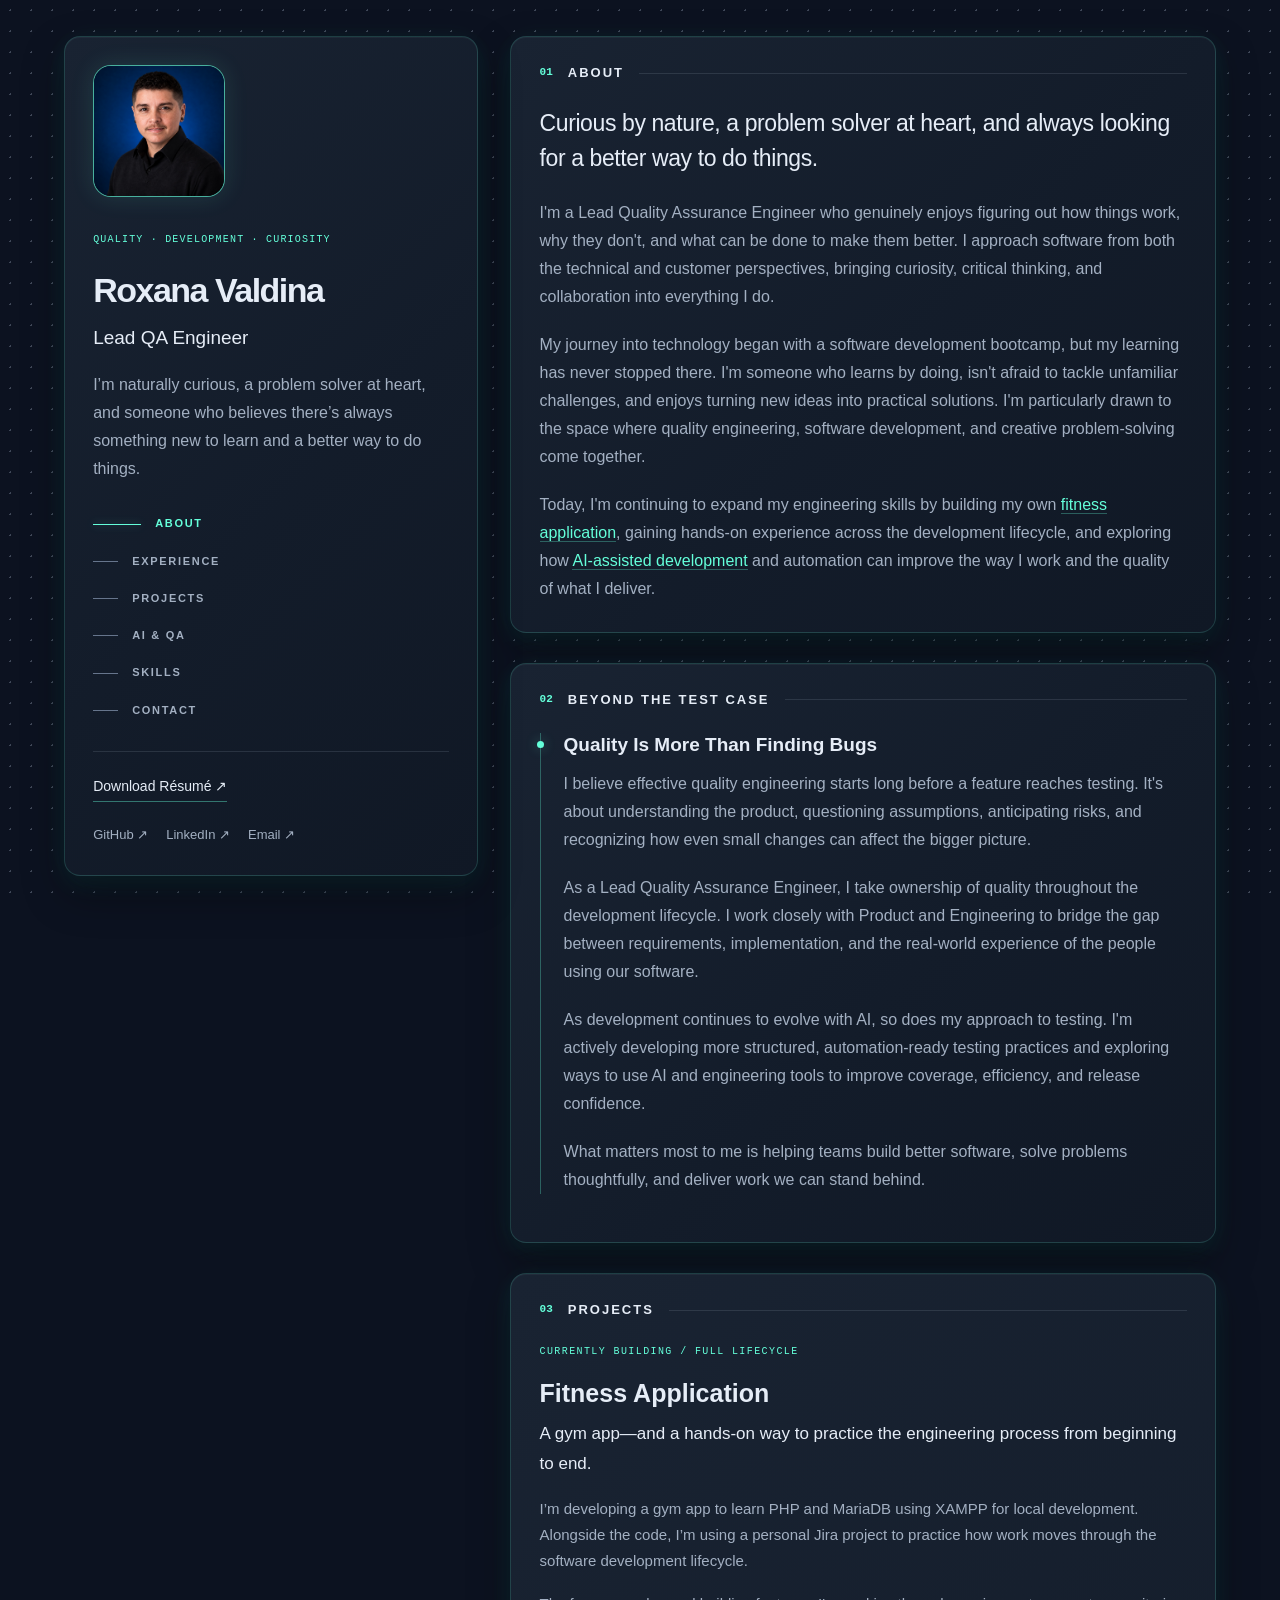
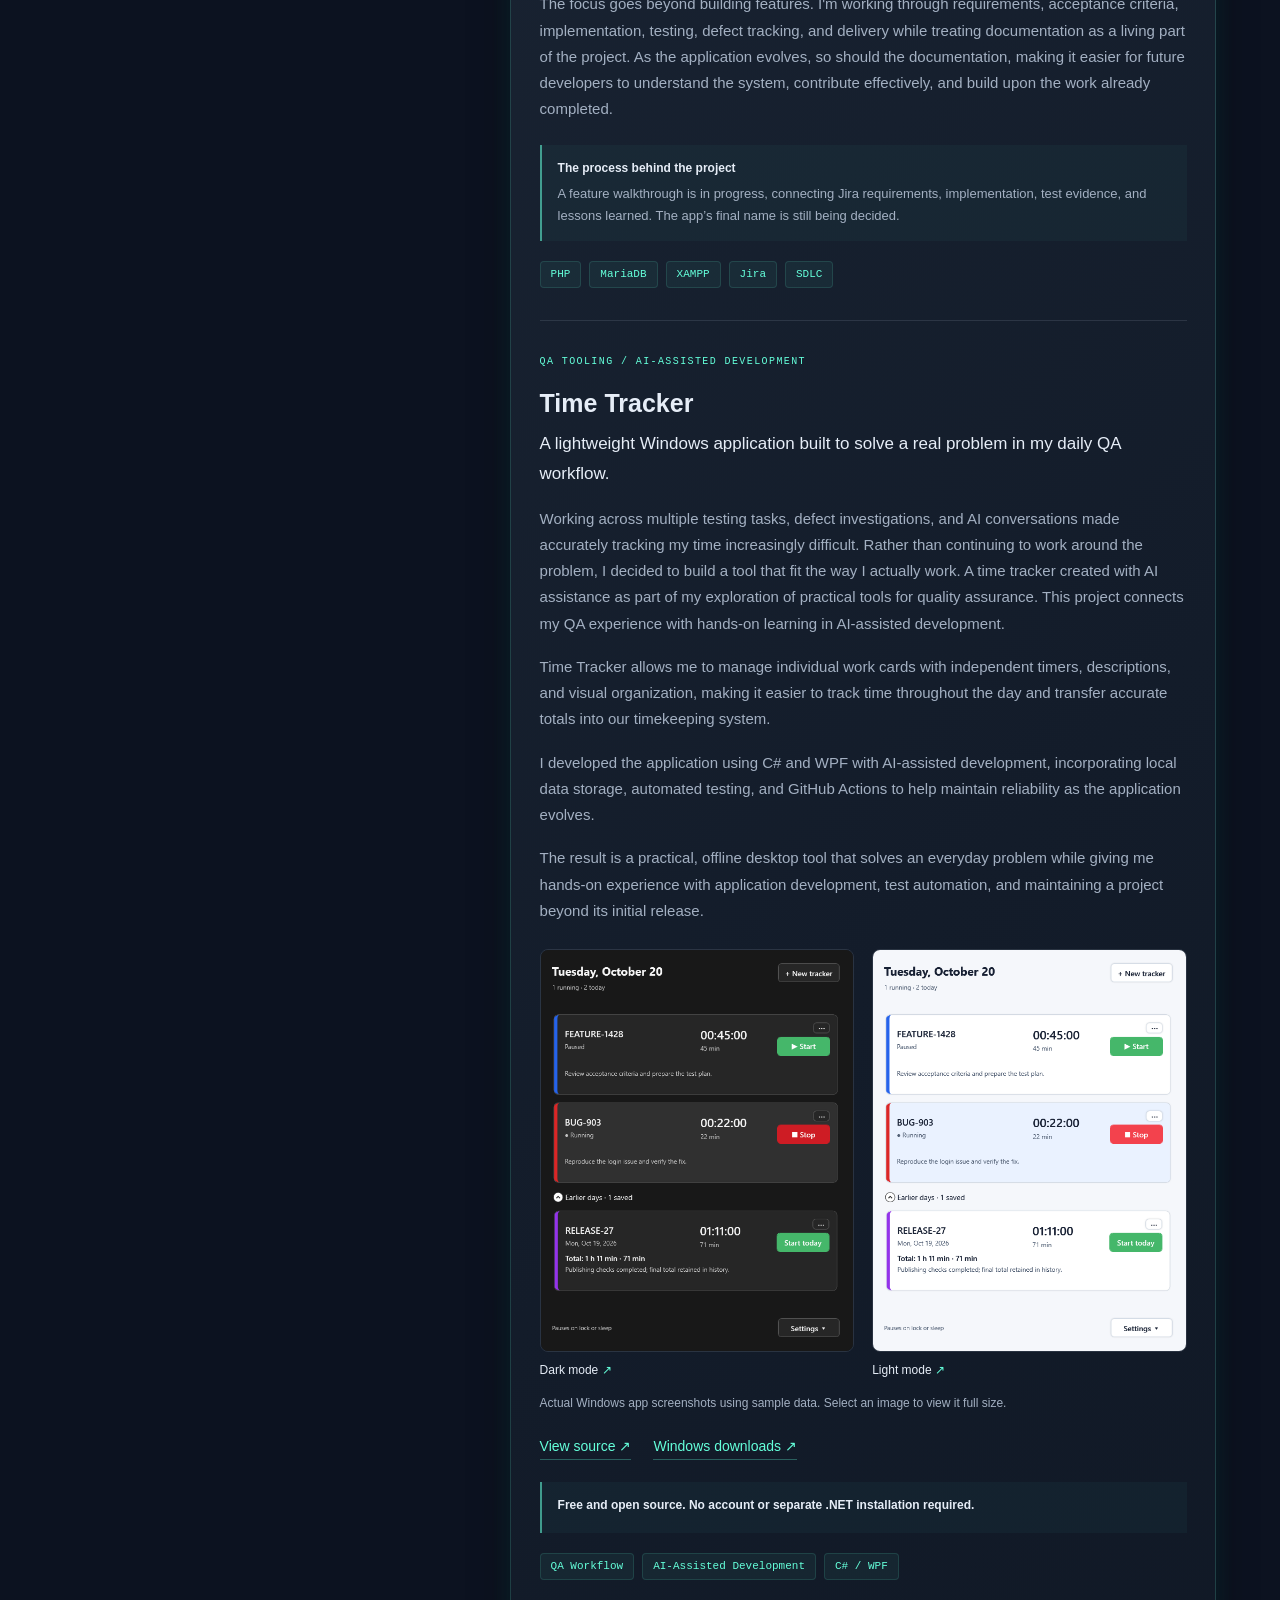
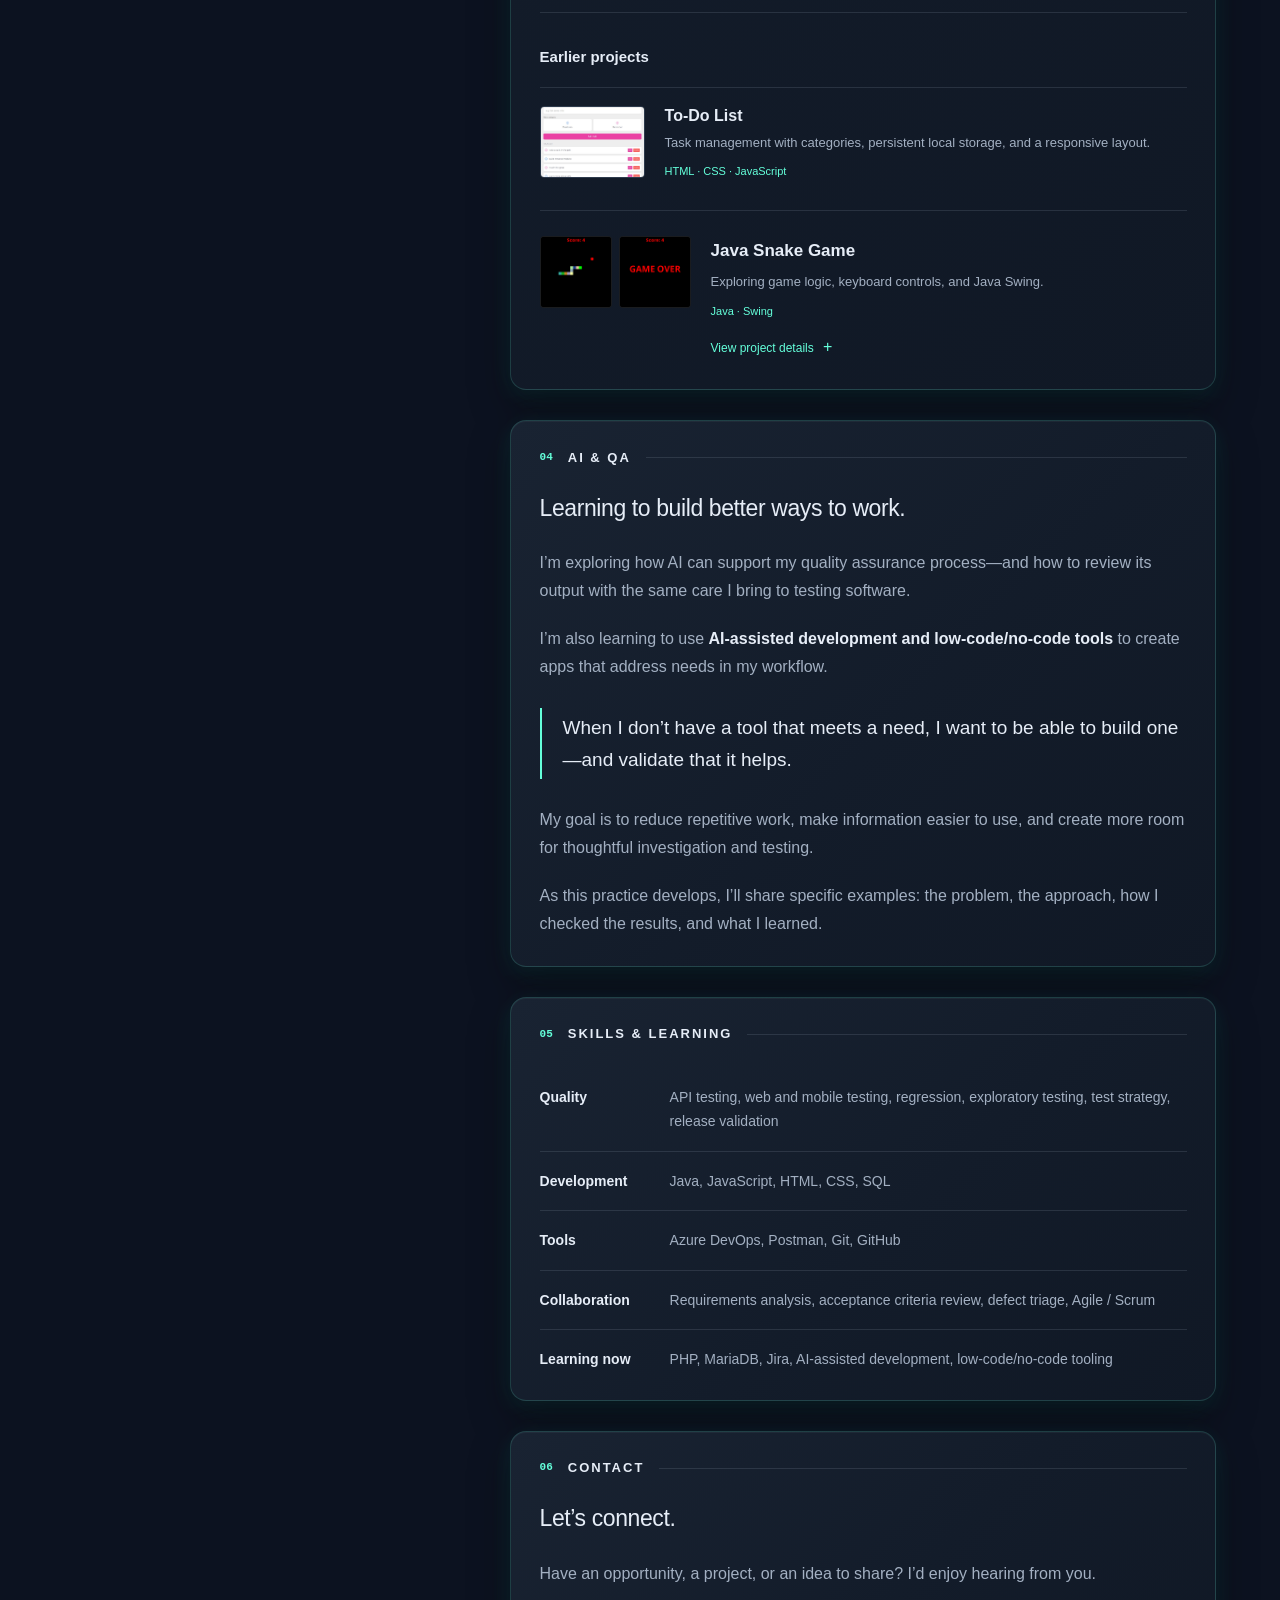
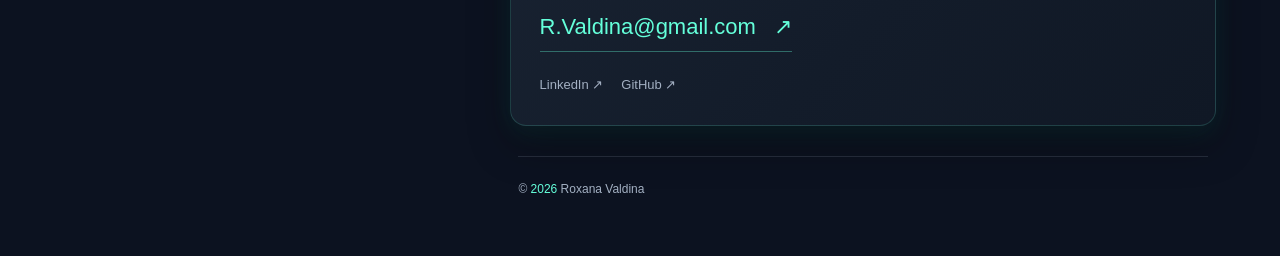
==== index.html @ c9b3b2ed "missed a spot with my name" ====
<!DOCTYPE html>
<html lang="en">
<head>
  <meta charset="UTF-8">
  <meta name="viewport" content="width=device-width, initial-scale=1">
  <meta name="theme-color" content="#0c1220">
  <meta name="description" content="Roxana Valdina, Lead QA Engineer exploring quality engineering, hands-on development, and practical AI-assisted tools.">
  <title>Rox Valdina | Lead QA Engineer</title>
  <link rel="stylesheet" href="main.css">
  <script src="main.js" defer></script>
</head>
<body>
  <a class="skip-link" href="#main">Skip to content</a>
  <div class="spotlight" aria-hidden="true"></div>
  <div class="page">
    <header class="sidebar panel">
      <div class="sidebar-content">
      <img class="portrait" src="img/936717C5-EF6C-48AA-8E15-6AE8B8EF37A0.jpeg" alt="Roxana Valdina" width="116" height="116">
      <p class="eyebrow">Quality · Development · Curiosity</p>
      <h1>Roxana Valdina</h1>
      <p class="role">Lead QA Engineer</p>
      <p class="summary">I’m naturally curious, a problem solver at heart, and someone who believes there’s always something new to learn and a better way to do things.</p>
      <nav class="navigation" aria-label="Page sections">
        <a href="#about" aria-current="location">About</a>
        <a href="#experience">Experience</a>
        <a href="#projects">Projects</a>
        <a href="#ai">AI &amp; QA</a>
        <a href="#skills">Skills</a>
        <a href="#contact">Contact</a>
      </nav>
      <div class="sidebar-footer">
        <a class="resume-link" href="Resume/Roxana%20Valdina%20Resume%20.pdf" download>Download Résumé <span aria-hidden="true">↗</span></a>
        <div class="socials">
          <a href="https://github.com/R-Valdina">GitHub ↗</a>
          <a href="https://www.linkedin.com/in/roxanavaldina/">LinkedIn ↗</a>
          <a href="mailto:R.Valdina@gmail.com">Email ↗</a>
        </div>
      </div>
      </div>
    </header>
    <main id="main" tabindex="-1">
      <section class="panel" id="about" aria-labelledby="about-heading">
        <h2 class="section-heading" id="about-heading"><span>01</span> About</h2>
        <p class="lead">Curious by nature, a problem solver at heart, and always looking for a better way to do things.</p>
        <p>I'm a Lead Quality Assurance Engineer who genuinely enjoys figuring out how things work, why they don't, and what can be done to make them better. I approach software from both the technical and customer perspectives, bringing curiosity, critical thinking, and collaboration into everything I do.</p>
        <p>My journey into technology began with a software development bootcamp, but my learning has never stopped there. I'm someone who learns by doing, isn't afraid to tackle unfamiliar challenges, and enjoys turning new ideas into practical solutions. I'm particularly drawn to the space where quality engineering, software development, and creative problem-solving come together.</p>
        <p>Today, I'm continuing to expand my engineering skills by building my own  <a class="inline-link" href="#gym-app">fitness application</a>, gaining hands-on experience across the development lifecycle, and exploring how <a class="inline-link" href="#ai">AI-assisted development</a> and automation can improve the way I work and the quality of what I deliver.</p>
      </section>
      <section class="panel" id="experience" aria-labelledby="experience-heading">
        <h2 class="section-heading" id="experience-heading"><span>02</span> BEYOND THE TEST CASE</h2>
        <div class="experience">
          <h3>Quality Is More Than Finding Bugs</h3>
          <p>I believe effective quality engineering starts long before a feature reaches testing. It's about understanding the product, questioning assumptions, anticipating risks, and recognizing how even small changes can affect the bigger picture.</p>
          <p>As a Lead Quality Assurance Engineer, I take ownership of quality throughout the development lifecycle. I work closely with Product and Engineering to bridge the gap between requirements, implementation, and the real-world experience of the people using our software.</p>
          <p>As development continues to evolve with AI, so does my approach to testing. I'm actively developing more structured, automation-ready testing practices and exploring ways to use AI and engineering tools to improve coverage, efficiency, and release confidence.</p>
          <p>What matters most to me is helping teams build better software, solve problems thoughtfully, and deliver work we can stand behind.</p>
        </div>
      </section>
      <section class="panel" id="projects" aria-labelledby="projects-heading">
        <h2 class="section-heading" id="projects-heading"><span>03</span> Projects</h2>
        <article class="project" id="gym-app">
          <p class="project-label">Currently building / Full lifecycle</p>
          <h3>Fitness Application</h3>
          <p class="project-description">A gym app—and a hands-on way to practice the engineering process from beginning to end.</p>
          <p>I’m developing a gym app to learn PHP and MariaDB using XAMPP for local development. Alongside the code, I’m using a personal Jira project to practice how work moves through the software development lifecycle.</p>
          <p>The focus goes beyond building features. I'm working through requirements, acceptance criteria, implementation, testing, defect tracking, and delivery while treating documentation as a living part of the project. As the application evolves, so should the documentation, making it easier for future developers to understand the system, contribute effectively, and build upon the work already completed.</p>
          <div class="project-note"><strong>The process behind the project</strong>A feature walkthrough is in progress, connecting Jira requirements, implementation, test evidence, and lessons learned. The app’s final name is still being decided.</div>
          <ul class="tags" aria-label="Gym app technologies"><li>PHP</li><li>MariaDB</li><li>XAMPP</li><li>Jira</li><li>SDLC</li></ul>
        </article>
        <article class="project">
          <p class="project-label">QA TOOLING / AI-ASSISTED DEVELOPMENT</p>
          <h3>Time Tracker</h3>
          <p class="project-description">A lightweight Windows application built to solve a real problem in my daily QA workflow.</p>
          <p>Working across multiple testing tasks, defect investigations, and AI conversations made accurately tracking my time increasingly difficult. Rather than continuing to work around the problem, I decided to build a tool that fit the way I actually work. A time tracker created with AI assistance as part of my exploration of practical tools for quality assurance. This project connects my QA experience with hands-on learning in AI-assisted development.</p>
          <p>Time Tracker allows me to manage individual work cards with independent timers, descriptions, and visual organization, making it easier to track time throughout the day and transfer accurate totals into our timekeeping system.</p>
          <p>I developed the application using C# and WPF with AI-assisted development, incorporating local data storage, automated testing, and GitHub Actions to help maintain reliability as the application evolves.</p>
          <p>The result is a practical, offline desktop tool that solves an everyday problem while giving me hands-on experience with application development, test automation, and maintaining a project beyond its initial release.</p>
          <div class="tracker-gallery" aria-label="Time Tracker application screenshots">
            <figure>
              <a href="img/time-tracker-dark.png" aria-label="Open full-size Time Tracker dark mode screenshot">
                <img src="img/time-tracker-dark.png" alt="Time Tracker in dark mode showing a paused feature timer, a running bug timer, and an earlier release entry with saved totals." width="584" height="749" loading="lazy">
              </a>
              <figcaption>Dark mode <span aria-hidden="true">↗</span></figcaption>
            </figure>
            <figure>
              <a href="img/time-tracker-light.png" aria-label="Open full-size Time Tracker light mode screenshot">
                <img src="img/time-tracker-light.png" alt="Time Tracker in light mode showing separate work cards, Start and Stop controls, descriptions, and retained history." width="584" height="749" loading="lazy">
              </a>
              <figcaption>Light mode <span aria-hidden="true">↗</span></figcaption>
            </figure>
          </div>
          <p class="screenshot-caption">Actual Windows app screenshots using sample data. Select an image to view it full size.</p>
          <div class="project-links">
            <a class="inline-link" href="https://github.com/R-Valdina/Ai-Time-Tracker">View source ↗</a>
            <a class="inline-link" href="https://github.com/R-Valdina/Ai-Time-Tracker/releases/latest">Windows downloads ↗</a>
          </div>
          <div class="project-note"><strong>Free and open source. No account or separate .NET installation required.</strong></div>
          <ul class="tags" aria-label="Tracker focus"><li>QA Workflow</li><li>AI-Assisted Development</li><li>C# / WPF </li></ul>
        </article>
        <h3 class="earlier-title">Earlier projects</h3>
        <article class="small-project">
          <img src="img/ToDo%20List.jpg" alt="To-Do List application screenshot" width="105" height="72" loading="lazy">
          <div><h3>To-Do List</h3><p>Task management with categories, persistent local storage, and a responsive layout.</p><p class="small-tech">HTML · CSS · JavaScript</p></div>
        </article>
        <details class="snake-project">
          <summary class="project-summary">
            <span class="project-thumbnails" aria-hidden="true">
              <img src="img/snake-gameplay.png" alt="" width="72" height="72" loading="lazy">
              <img src="img/snake-game-over.png" alt="" width="72" height="72" loading="lazy">
            </span>
            <span class="project-summary-copy">
              <span class="project-summary-title">Java Snake Game</span>
              <span class="project-summary-description">Exploring game logic, keyboard controls, and Java Swing.</span>
              <span class="project-summary-tech">Java · Swing</span>
              <span class="project-summary-action"><span class="when-closed">View project details</span><span class="when-open">Hide project details</span> <span class="expand-icon" aria-hidden="true">+</span></span>
            </span>
          </summary>
          <div class="project-expanded">
          <p>A hands-on Java learning project exploring Swing graphics, keyboard events, timer-driven movement, collision detection, and score tracking.</p>
          <p>Built by following and adapting a tutorial, this project helped me explore switch/case controls and how Java handles colors and GUI rendering.</p>
          <div class="tracker-gallery" aria-label="Snake game captures">
            <figure>
              <a href="img/snake-gameplay.png" aria-label="Open full-size Snake gameplay capture"><img src="img/snake-gameplay.png" alt="Snake gameplay sample with a multicolored snake, red apple, and score of four." width="600" height="600" loading="lazy"></a>
              <figcaption>Gameplay <span aria-hidden="true">↗</span></figcaption>
            </figure>
            <figure>
              <a href="img/snake-game-over.png" aria-label="Open full-size Snake game-over capture"><img src="img/snake-game-over.png" alt="Snake game-over screen displaying the final score of four." width="600" height="600" loading="lazy"></a>
              <figcaption>Game over <span aria-hidden="true">↗</span></figcaption>
            </figure>
          </div>
          <p class="screenshot-caption">Rendered from the Java game’s own graphics code using sample game states. Select an image to view it full size.</p>
          <div class="project-links"><a class="inline-link" href="https://github.com/R-Valdina/Snake">View source &amp; run instructions ↗</a></div>
          <ul class="tags" aria-label="Snake technologies"><li>Java</li><li>Swing</li><li>Event Handling</li><li>Game Logic</li></ul>
          </div>
        </details>
      </section>
      <section class="panel" id="ai" aria-labelledby="ai-heading">
        <h2 class="section-heading" id="ai-heading"><span>04</span> AI &amp; QA</h2>
        <p class="lead">Learning to build better ways to work.</p>
        <p>I’m exploring how AI can support my quality assurance process—and how to review its output with the same care I bring to testing software.</p>
        <p>I’m also learning to use <strong>AI-assisted development and low-code/no-code tools</strong> to create apps that address needs in my workflow.</p>
        <blockquote class="statement">When I don’t have a tool that meets a need, I want to be able to build one—and validate that it helps.</blockquote>
        <p>My goal is to reduce repetitive work, make information easier to use, and create more room for thoughtful investigation and testing.</p>
        <p>As this practice develops, I’ll share specific examples: the problem, the approach, how I checked the results, and what I learned.</p>
      </section>
      <section class="panel" id="skills" aria-labelledby="skills-heading">
        <h2 class="section-heading" id="skills-heading"><span>05</span> Skills &amp; learning</h2>
        <dl class="skills-list">
          <div class="skill-row"><dt>Quality</dt><dd>API testing, web and mobile testing, regression, exploratory testing, test strategy, release validation</dd></div>
          <div class="skill-row"><dt>Development</dt><dd>Java, JavaScript, HTML, CSS, SQL</dd></div>
          <div class="skill-row"><dt>Tools</dt><dd>Azure DevOps, Postman, Git, GitHub</dd></div>
          <div class="skill-row"><dt>Collaboration</dt><dd>Requirements analysis, acceptance criteria review, defect triage, Agile / Scrum</dd></div>
          <div class="skill-row"><dt>Learning now</dt><dd>PHP, MariaDB, Jira, AI-assisted development, low-code/no-code tooling</dd></div>
        </dl>
      </section>
      <section class="panel" id="contact" aria-labelledby="contact-heading">
        <h2 class="section-heading" id="contact-heading"><span>06</span> Contact</h2>
        <p class="lead">Let’s connect.</p>
        <p>Have an opportunity, a project, or an idea to share? I’d enjoy hearing from you.</p>
        <a class="contact-link" href="mailto:R.Valdina@gmail.com">R.Valdina@gmail.com <span aria-hidden="true">↗</span></a>
        <div class="socials"><a href="https://www.linkedin.com/in/roxanavaldina/">LinkedIn ↗</a><a href="https://github.com/R-Valdina">GitHub ↗</a></div>
      </section>
      <footer class="footer"><p>© <span id="year">2026</span> Roxana Valdina</p></footer>
    </main>
  </div>
</body>
</html>
---- main.css ----
:root {
  color-scheme: dark;
  --background: #0c1220;
  --heading: #e6edf7;
  --text: #a3b0c2;
  --teal: #64ffda;
  --line: rgba(163, 176, 194, .16);
}
* { box-sizing: border-box; }
html { scroll-behavior: smooth; scroll-padding-top: 30px; }
body { margin: 0; background: var(--background); color: var(--text); font: 16px/1.75 "Segoe UI", Arial, sans-serif; -webkit-font-smoothing: antialiased; }
body::before { content: ""; position: fixed; inset: 0; pointer-events: none; background-image: radial-gradient(circle, rgba(163, 176, 194, .34) 1px, transparent 1px); background-size: 21px 21px; }
.spotlight { position: fixed; inset: 0; pointer-events: none; opacity: 0; background: radial-gradient(550px circle at var(--x, 50%) var(--y, 30%), rgba(52, 211, 190, .09), transparent 75%); }
::selection { background: rgba(100, 255, 218, .25); color: white; }
a { color: inherit; text-decoration: none; }
a:hover { color: var(--teal); }
a:focus-visible { outline: 2px solid var(--teal); outline-offset: 6px; border-radius: 3px; }
p { margin: 0 0 20px; }
h1, h2, h3 { color: var(--heading); line-height: 1.25; margin-top: 0; }
strong { color: var(--heading); font-weight: 600; }
.page { position: relative; display: grid; grid-template-columns: 370px minmax(0, 1fr); gap: 45px; max-width: 1240px; margin: auto; padding: 45px 50px; align-items: start; }
.panel { background: linear-gradient(135deg, #192332, #131c2a 55%, #101825); border: 1px solid rgba(100, 255, 218, .16); border-radius: 16px; box-shadow: 0 18px 40px rgba(0, 0, 0, .36), 0 8px 25px rgba(36, 220, 185, .10), 0 0 35px rgba(36, 220, 185, .045), inset 0 1px 0 rgba(230, 237, 247, .045); }
.sidebar { position: sticky; top: 30px; overflow: visible; padding: 30px; display: flex; flex-direction: column; align-items: flex-start; }
.portrait { width: 116px; height: 116px; object-fit: cover; object-position: center 28%; border-radius: 18px; border: 1px solid rgba(100, 255, 218, .65); box-shadow: 0 0 24px rgba(100, 255, 218, .12); margin-bottom: 25px; background: #151d2b; }
.eyebrow { color: var(--teal); font-family: Consolas, monospace; font-size: 10px; letter-spacing: 1.2px; text-transform: uppercase; }
h1 { font-size: clamp(30px, 3vw, 38px); letter-spacing: -1.5px; margin-bottom: 10px; }
.role { color: var(--heading); font-size: 19px; margin-bottom: 17px; }
.summary { font-size: 15px; margin-bottom: 0; }
.navigation { display: flex; flex-direction: column; gap: 12px; margin: 28px 0; }
.navigation a { display: flex; align-items: center; gap: 14px; width: fit-content; font-size: 11px; font-weight: 700; letter-spacing: 1.7px; text-transform: uppercase; color: #a3b0c2; padding: 3px 0; }
.navigation a::before { content: ""; width: 25px; height: 1px; background: #66758c; transition: width .2s ease, background .2s ease; }
.navigation a:hover, .navigation a[aria-current="location"] { color: var(--teal); }
.navigation a:hover::before, .navigation a[aria-current="location"]::before { width: 48px; background: var(--teal); box-shadow: 0 0 9px rgba(100, 255, 218, .4); }
.sidebar-footer { margin-top: 8px; width: 100%; padding-top: 20px; border-top: 1px solid var(--line); }
.resume-link { display: inline-block; color: var(--heading); font-size: 14px; padding-bottom: 3px; border-bottom: 1px solid rgba(100, 255, 218, .4); }
.socials { display: flex; flex-wrap: wrap; gap: 18px; margin-top: 22px; font-size: 13px; }
main { min-width: 0; }
main > section { padding: 32px; margin-bottom: 30px; scroll-margin-top: 30px; }
main > section > :last-child { margin-bottom: 0; }
.section-heading { display: flex; align-items: center; gap: 15px; margin-bottom: 25px; font-size: 13px; font-weight: 600; letter-spacing: 2px; text-transform: uppercase; }
.section-heading span { color: var(--teal); font-family: Consolas, monospace; font-size: 11px; letter-spacing: 0; }
.section-heading::after { content: ""; height: 1px; flex: 1; background: var(--line); }
.lead { color: var(--heading); font-size: 23px; line-height: 1.5; letter-spacing: -.4px; margin-bottom: 24px; }
.inline-link { color: var(--teal); border-bottom: 1px solid rgba(100, 255, 218, .3); }
.experience { padding-left: 23px; border-left: 1px solid rgba(100, 255, 218, .3); position: relative; }
.experience::before { content: ""; position: absolute; width: 7px; height: 7px; border-radius: 50%; background: var(--teal); left: -4px; top: 8px; box-shadow: 0 0 12px rgba(100, 255, 218, .35); }
.experience h3 { font-size: 19px; margin-bottom: 13px; }
.experience-list { padding-left: 18px; margin: 0; font-size: 15px; }
.experience-list li { margin-bottom: 10px; }
.project { margin-bottom: 32px; padding-bottom: 32px; border-bottom: 1px solid var(--line); scroll-margin-top: 30px; }
.project-label { color: var(--teal); font-size: 10px; font-family: Consolas, monospace; text-transform: uppercase; letter-spacing: 1.4px; margin-bottom: 8px; }
.project h3 { font-size: 25px; margin-bottom: 10px; }
.project p { font-size: 15px; margin-bottom: 17px; }
.project .project-label { font-size: 10px; }
.project .project-description { color: var(--heading); font-size: 17px; }
.tags { display: flex; gap: 8px; flex-wrap: wrap; list-style: none; padding: 0; margin: 20px 0 0; }
.tags li { border: 1px solid rgba(100, 255, 218, .13); background: rgba(100, 255, 218, .055); color: var(--teal); padding: 3px 10px; border-radius: 4px; font-family: Consolas, monospace; font-size: 11px; }
.project-note { padding: 13px 16px; margin-top: 22px; background: rgba(100, 255, 218, .035); border-left: 2px solid rgba(100, 255, 218, .55); font-size: 13px; }
.project-note strong { display: block; font-size: 12px; margin-bottom: 4px; }
.earlier-title { font-size: 15px; margin: 35px 0 20px; }
.small-project { display: grid; grid-template-columns: 105px minmax(0, 1fr); gap: 20px; padding: 18px 0; border-top: 1px solid var(--line); }
.small-project img { width: 105px; height: 72px; object-fit: cover; border-radius: 4px; border: 1px solid #2d3a4c; background: #151d2b; }
.small-project h3 { font-size: 16px; margin: 0 0 6px; }
.small-project p { font-size: 13px; margin: 0; }
.small-project .small-tech { color: var(--teal); font-size: 11px; margin-top: 8px; }
.statement { margin: 27px 0; padding: 4px 0 4px 21px; border-left: 2px solid var(--teal); color: var(--heading); font-size: 19px; line-height: 1.65; }
.skills-list { margin: 0; }
.skill-row { display: grid; grid-template-columns: 110px minmax(0, 1fr); gap: 20px; padding: 17px 0; border-bottom: 1px solid var(--line); font-size: 14px; }
.skill-row:last-child { border-bottom: 0; padding-bottom: 0; }
.skill-row dt { color: var(--heading); font-weight: 600; }
.skill-row dd { margin: 0; }
.contact-link { display: inline-flex; align-items: center; gap: 18px; color: var(--teal); font-size: clamp(16px, 2vw, 22px); border-bottom: 1px solid rgba(100, 255, 218, .35); padding-bottom: 5px; overflow-wrap: anywhere; }
.footer { border-top: 1px solid var(--line); padding-top: 22px; font-size: 12px; margin: 5px 8px 0; }
.footer span { color: var(--teal); }
.skip-link { position: fixed; top: -100px; left: 20px; z-index: 10; padding: 12px 18px; color: var(--background); background: var(--teal); }
.skip-link:focus { top: 15px; }
@media (min-width: 801px) and (max-width: 1050px) {
  .page { grid-template-columns: 310px minmax(0, 1fr); gap: 28px; padding-left: 25px; padding-right: 25px; }
  .sidebar { padding: 24px; }
  h1 { font-size: 31px; }
  main > section { padding: 26px; }
  .skill-row { grid-template-columns: 1fr; gap: 5px; }
}
@media (max-width: 800px) {
  .page { display: block; padding: 25px 20px; max-width: 680px; }
  .sidebar { position: relative; top: auto; max-height: none; overflow: visible; padding: 28px; margin-bottom: 28px; }
  .portrait { width: 100px; height: 100px; margin-bottom: 22px; }
  h1 { font-size: 36px; }
  .summary { max-width: 460px; }
  .navigation { flex-direction: row; flex-wrap: wrap; gap: 14px 22px; }
  .navigation a { font-size: 10px; }
  .navigation a::before { display: none; }
  main > section { padding: 26px; margin-bottom: 25px; }
  .lead { font-size: 22px; }
}
@media (max-width: 420px) {
  .page { padding: 18px 14px; }
  .sidebar, main > section { padding: 22px; border-radius: 12px; }
  h1 { font-size: 31px; }
  .small-project { grid-template-columns: 80px minmax(0, 1fr); gap: 15px; }
  .small-project img { width: 80px; height: 65px; }
  .skill-row { grid-template-columns: 1fr; gap: 5px; }
}
@media (hover: none), (pointer: coarse) { .spotlight { display: none; } }
@media (prefers-reduced-motion: reduce) {
  html { scroll-behavior: auto; }
  *, *::before, *::after { transition: none !important; }
  .spotlight { display: none; }
}

/* Keep the whole profile accessible without a nested scroll area. */

@media (min-width: 801px) and (max-height: 850px) {
  .sidebar { padding: 24px; }
  .sidebar .portrait { width: 88px; height: 88px; margin-bottom: 16px; }
  .sidebar .eyebrow { margin-bottom: 12px; }
  .sidebar h1 { font-size: 31px; }
  .sidebar .role { margin-bottom: 12px; }
  .sidebar .summary { font-size: 14px; line-height: 1.65; }
  .sidebar .navigation { margin: 20px 0; gap: 7px; }
  .sidebar-footer { margin-top: 0; padding-top: 15px; }
  .sidebar .socials { margin-top: 15px; }
}

.sidebar-content { width: 100%; }
@media (min-width: 801px) {
  .sidebar { top: 18px; }
  .sidebar-content { zoom: var(--profile-scale, 1); }
}

/* Use the desktop canvas instead of leaving large empty side gutters. */
@media (min-width: 1051px) {
  .page {
    width: 90%;
    max-width: 1760px;
    grid-template-columns: minmax(340px, .37fr) minmax(0, .63fr);
    gap: clamp(28px, 2.5vw, 48px);
    padding: 36px 0;
  }
  .sidebar { padding: clamp(26px, 2.2vw, 42px); }
  .sidebar h1 { font-size: clamp(34px, 2.5vw, 46px); }
  .sidebar .summary { max-width: 420px; font-size: 16px; }
  .sidebar .portrait { width: 132px; height: 132px; }
  main > section { padding: clamp(28px, 2.2vw, 42px); }
  .lead { font-size: clamp(23px, 1.5vw, 28px); }
}
@media (min-width: 1051px) and (max-height: 850px) {
  .sidebar { padding: 26px; }
  .sidebar .portrait { width: 96px; height: 96px; }
  .sidebar h1 { font-size: 34px; }
  .sidebar .summary { font-size: 15px; }
}

/* Actual desktop captures, kept uncropped and accessible at full size. */
.tracker-gallery { display: grid; grid-template-columns: repeat(2, minmax(0, 1fr)); gap: 18px; margin-top: 25px; }
.tracker-gallery figure { margin: 0; min-width: 0; }
.tracker-gallery a { display: block; border-radius: 8px; }
.tracker-gallery img { display: block; width: 100%; height: auto; border: 1px solid var(--line); border-radius: 8px; }
.tracker-gallery figcaption { margin-top: 8px; color: var(--heading); font-size: 12px; }
.tracker-gallery figcaption span { color: var(--teal); }
.project .screenshot-caption { font-size: 12px; margin-top: 12px; }
.project-links { display: flex; flex-wrap: wrap; gap: 14px 22px; margin: 20px 0; font-size: 14px; }
@media (min-width: 801px) and (max-width: 1050px), (max-width: 500px) {
  .tracker-gallery { grid-template-columns: 1fr; }
}

.snake-project { border-top: 1px solid var(--line); padding-top: 25px; margin-top: 10px; }
.snake-project h3 { font-size: 20px; margin-bottom: 14px; }
.snake-project p { font-size: 14px; }
.snake-project .screenshot-caption { font-size: 12px; margin-top: 12px; }

/* Native disclosure stays keyboard-accessible and works without JavaScript. */
.project-summary { display: grid; grid-template-columns: 72px minmax(0, 1fr); gap: 20px; align-items: start; cursor: pointer; list-style: none; }
.project-summary::-webkit-details-marker { display: none; }
.project-summary:focus-visible { outline: 2px solid var(--teal); outline-offset: 8px; border-radius: 4px; }
.project-thumbnails { display: flex; flex-direction: column; gap: 7px; }
.project-thumbnails img { display: block; width: 72px; height: 72px; object-fit: contain; border: 1px solid var(--line); border-radius: 4px; background: #000; }
.project-summary-copy > span { display: block; }
.project-summary-title { font-size: 17px; font-weight: 600; color: var(--heading); }
.project-summary-description { font-size: 13px; margin-top: 6px; }
.project-summary-tech { color: var(--teal); font-size: 11px; margin-top: 8px; }
.project-summary-action { color: var(--teal); font-size: 12px; margin-top: 12px; }
.expand-icon { display: inline-block; font-size: 16px; margin-left: 6px; }
.when-open { display: none; }
.snake-project[open] .when-open { display: inline; }
.snake-project[open] .when-closed { display: none; }
.snake-project[open] .expand-icon { transform: rotate(45deg); }
.project-expanded { padding-top: 25px; }
@media (min-width: 1200px) {
  .project-summary { grid-template-columns: 151px minmax(0, 1fr); }
  .project-thumbnails { flex-direction: row; }
}
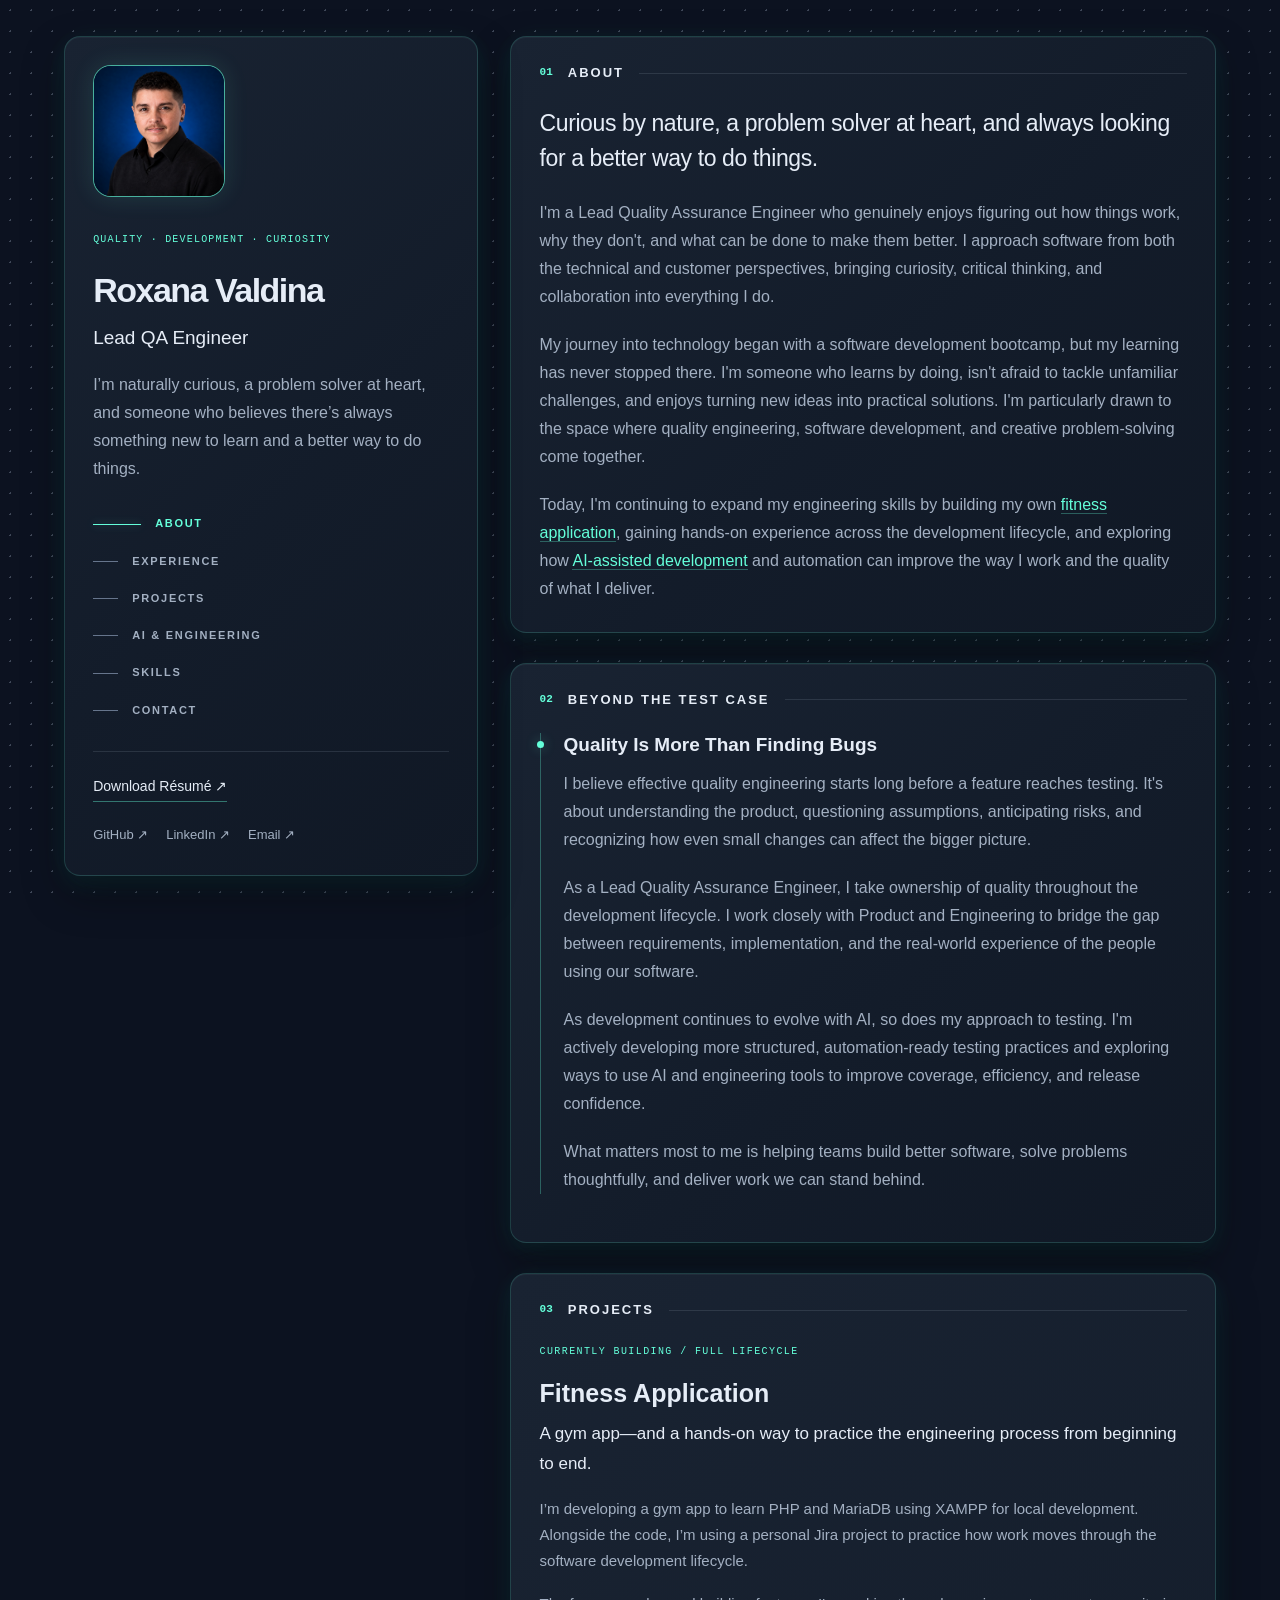
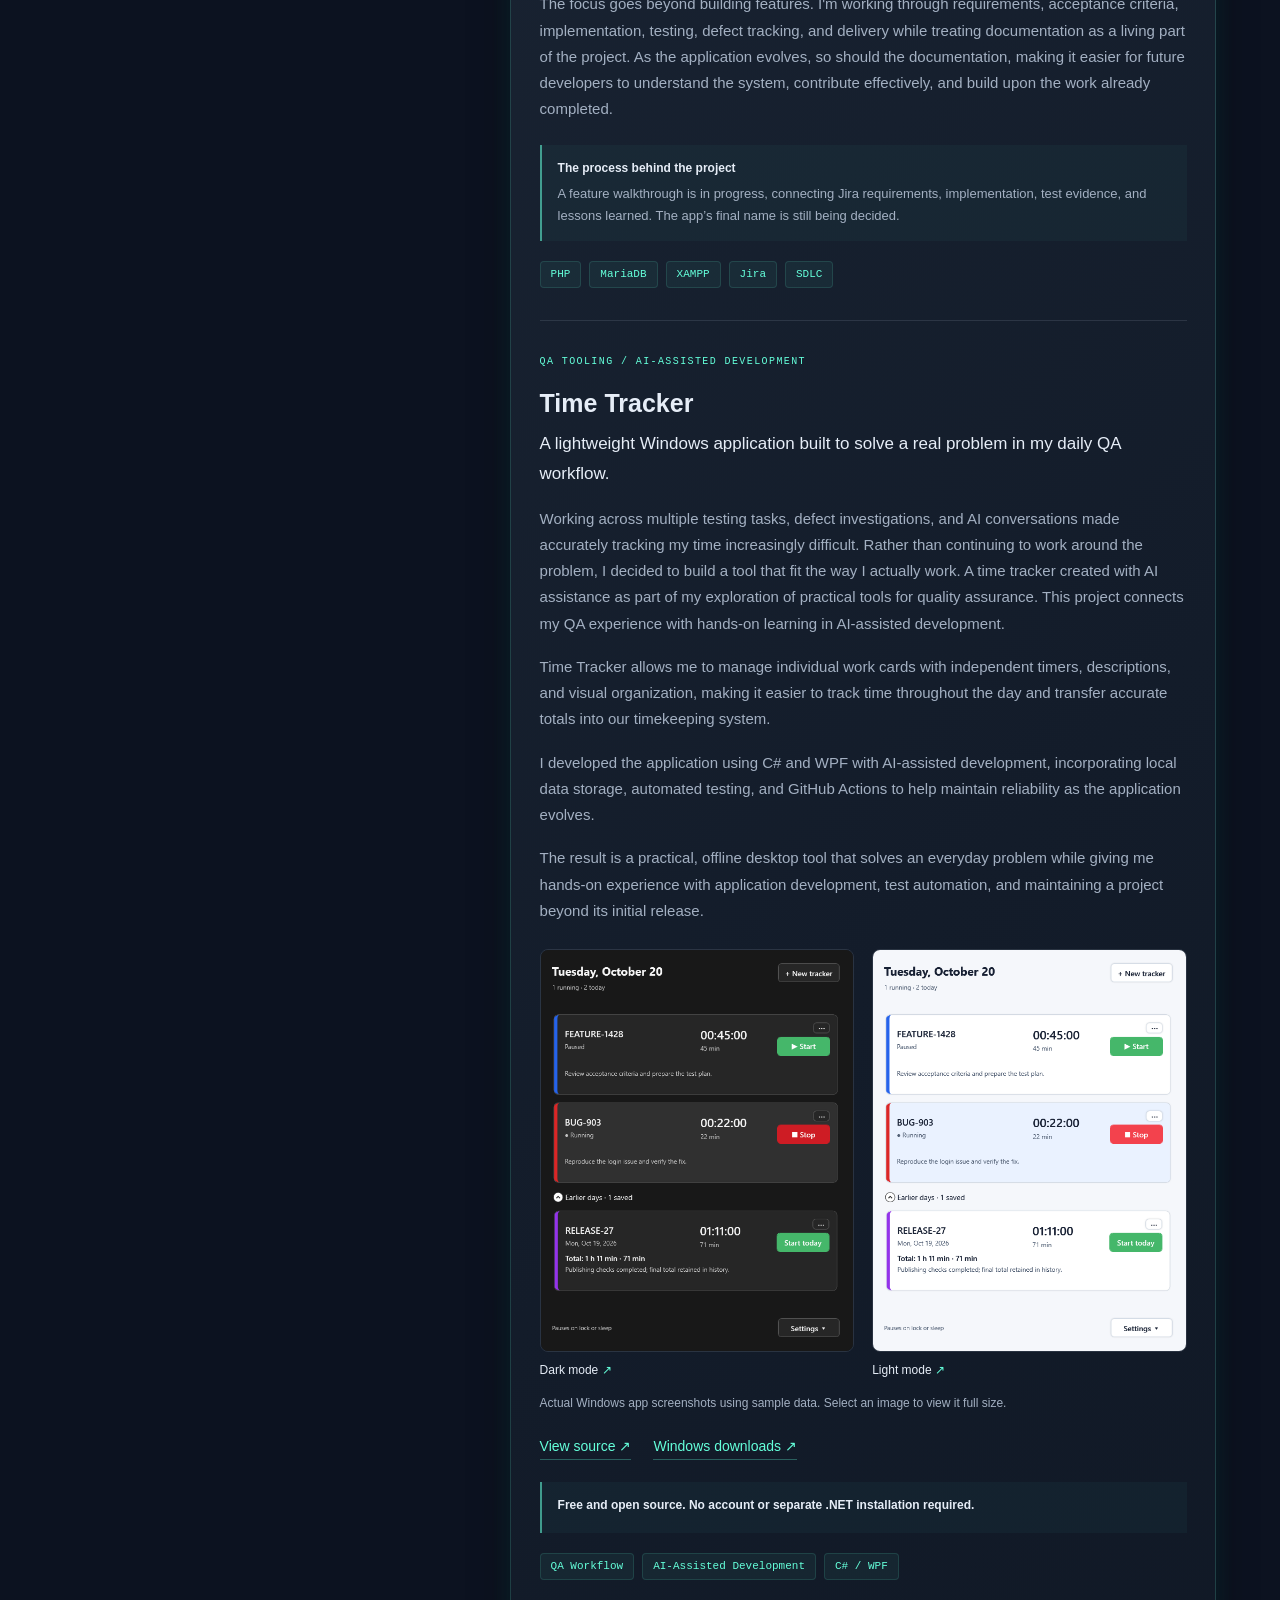
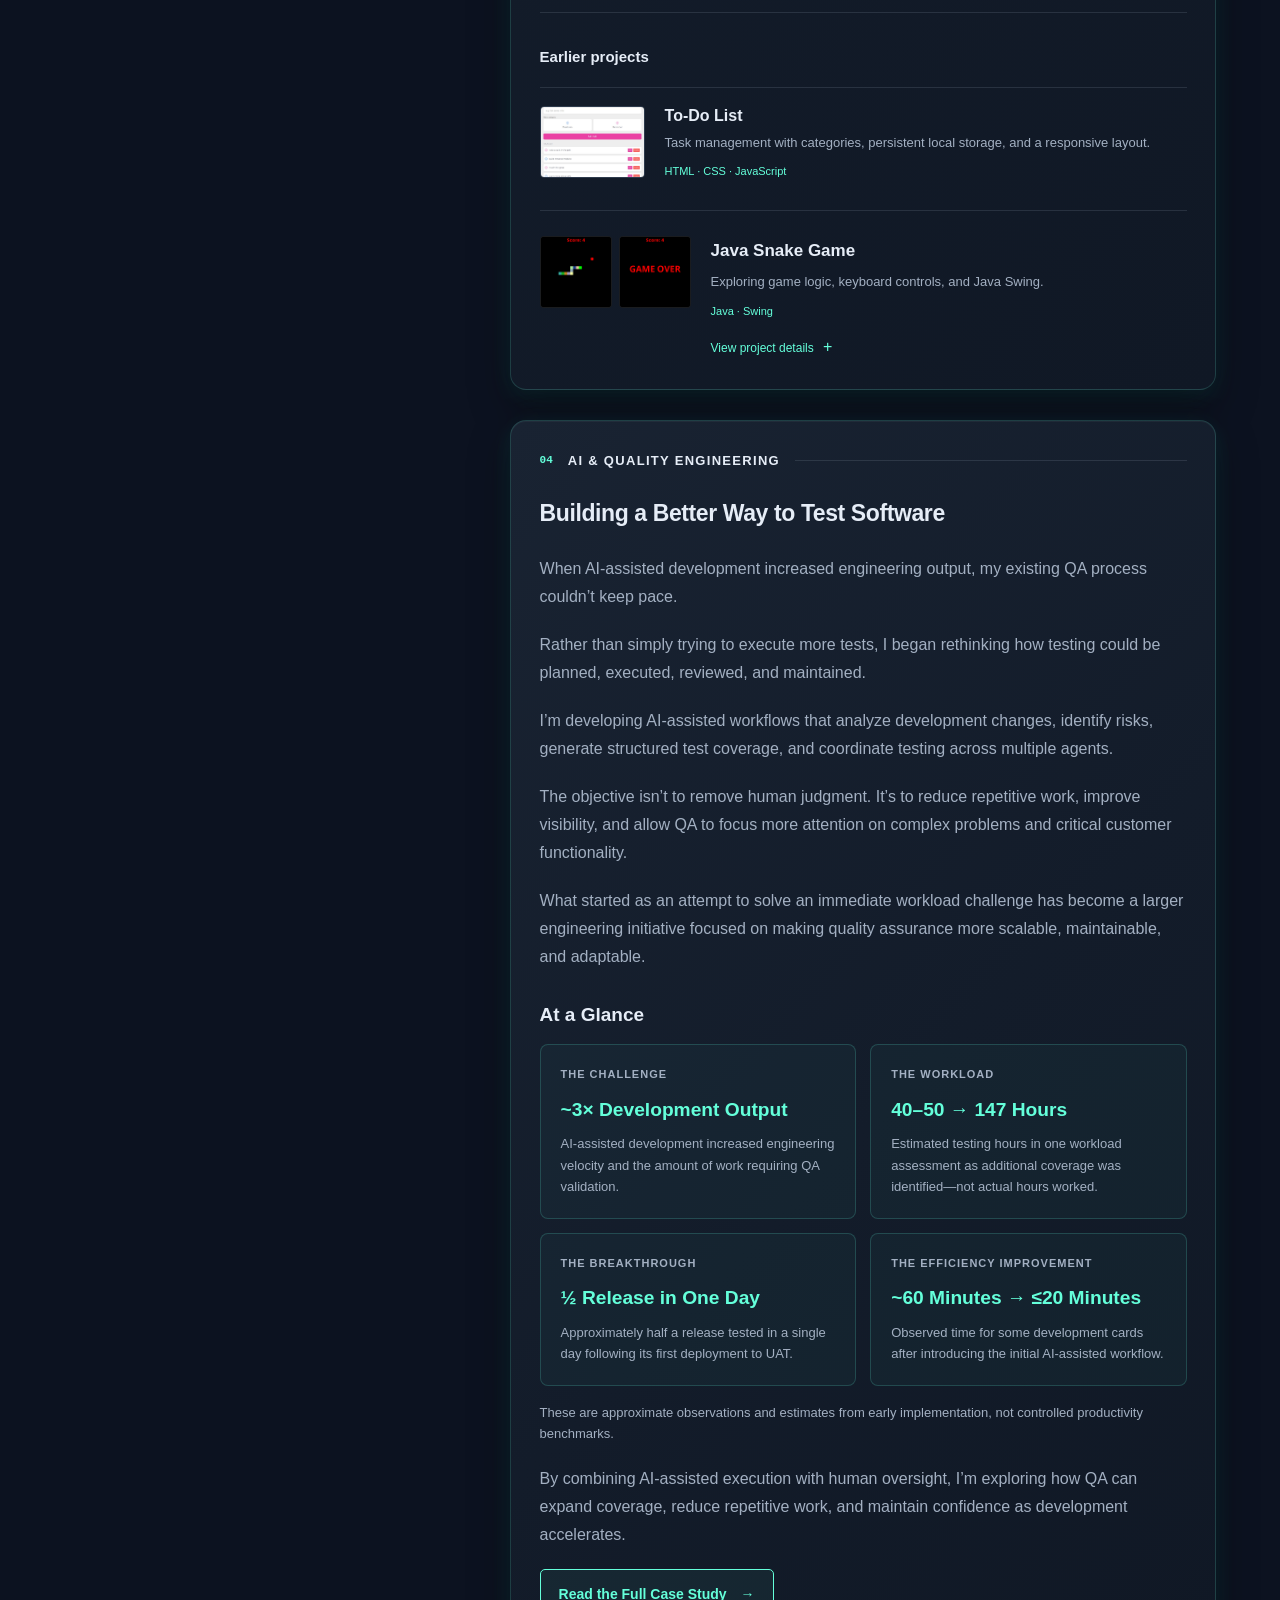
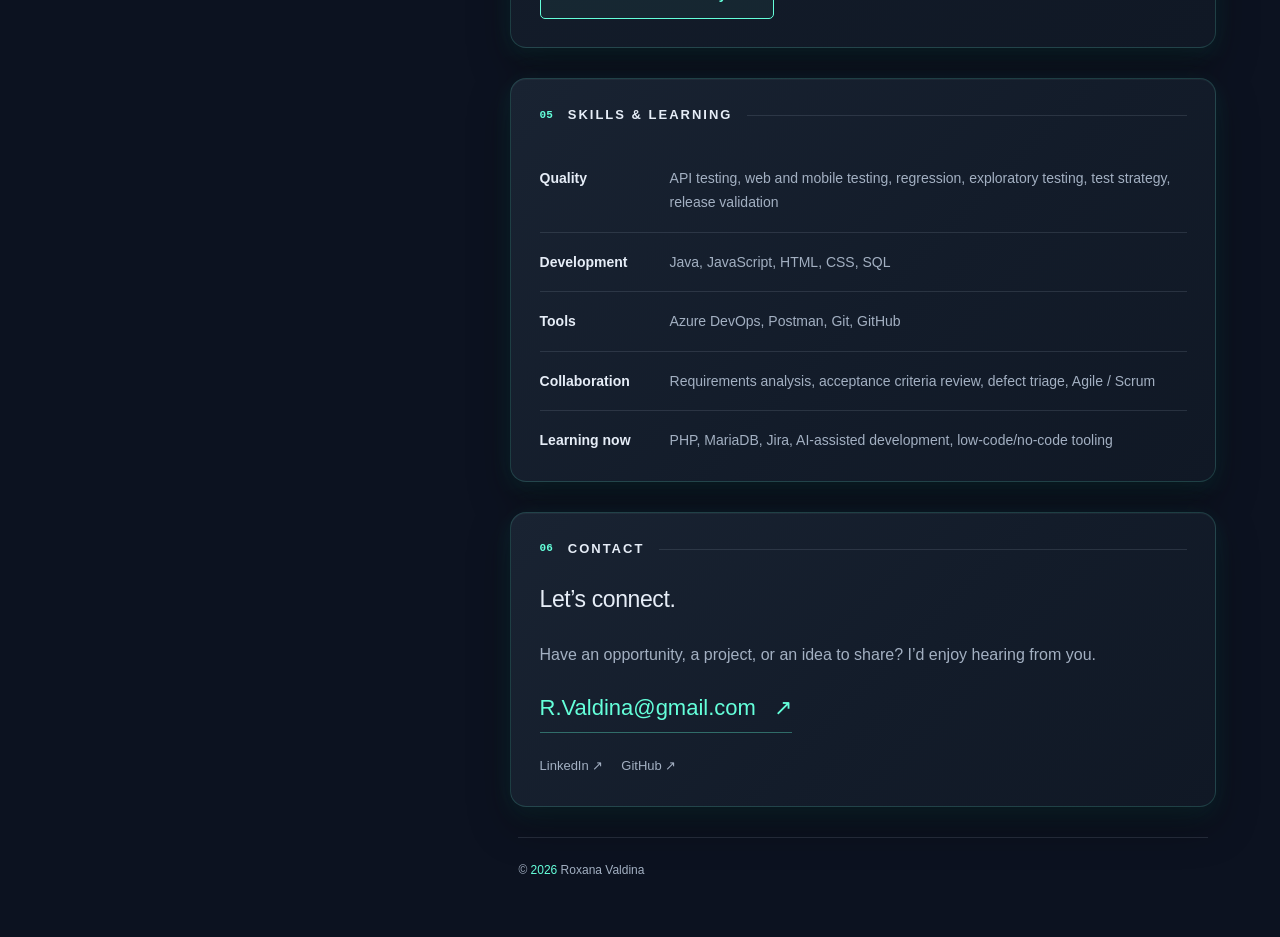
==== commit 65201fde: "Add AI quality engineering initiative and detailed case study" ====
--- a/index.html
+++ b/index.html
@@ -24,7 +24,7 @@
         <a href="#about" aria-current="location">About</a>
         <a href="#experience">Experience</a>
         <a href="#projects">Projects</a>
-        <a href="#ai">AI &amp; QA</a>
+        <a href="#ai">AI &amp; Engineering</a>
         <a href="#skills">Skills</a>
         <a href="#contact">Contact</a>
       </nav>
@@ -135,13 +135,23 @@
         </details>
       </section>
       <section class="panel" id="ai" aria-labelledby="ai-heading">
-        <h2 class="section-heading" id="ai-heading"><span>04</span> AI &amp; QA</h2>
-        <p class="lead">Learning to build better ways to work.</p>
-        <p>I’m exploring how AI can support my quality assurance process—and how to review its output with the same care I bring to testing software.</p>
-        <p>I’m also learning to use <strong>AI-assisted development and low-code/no-code tools</strong> to create apps that address needs in my workflow.</p>
-        <blockquote class="statement">When I don’t have a tool that meets a need, I want to be able to build one—and validate that it helps.</blockquote>
-        <p>My goal is to reduce repetitive work, make information easier to use, and create more room for thoughtful investigation and testing.</p>
-        <p>As this practice develops, I’ll share specific examples: the problem, the approach, how I checked the results, and what I learned.</p>
+        <h2 class="section-heading" id="ai-heading"><span>04</span> AI &amp; Quality Engineering</h2>
+        <h3 class="lead">Building a Better Way to Test Software</h3>
+        <p>When AI-assisted development increased engineering output, my existing QA process couldn’t keep pace.</p>
+        <p>Rather than simply trying to execute more tests, I began rethinking how testing could be planned, executed, reviewed, and maintained.</p>
+        <p>I’m developing AI-assisted workflows that analyze development changes, identify risks, generate structured test coverage, and coordinate testing across multiple agents.</p>
+        <p>The objective isn’t to remove human judgment. It’s to reduce repetitive work, improve visibility, and allow QA to focus more attention on complex problems and critical customer functionality.</p>
+        <p>What started as an attempt to solve an immediate workload challenge has become a larger engineering initiative focused on making quality assurance more scalable, maintainable, and adaptable.</p>
+        <h3 class="glance-heading">At a Glance</h3>
+<div class="qa-metrics">
+  <div class="qa-metric"><h4>The Challenge</h4><p class="metric-value">~3× Development Output</p><p>AI-assisted development increased engineering velocity and the amount of work requiring QA validation.</p></div>
+  <div class="qa-metric"><h4>The Workload</h4><p class="metric-value">40–50 → 147 Hours</p><p>Estimated testing hours in one workload assessment as additional coverage was identified—not actual hours worked.</p></div>
+  <div class="qa-metric"><h4>The Breakthrough</h4><p class="metric-value">½ Release in One Day</p><p>Approximately half a release tested in a single day following its first deployment to UAT.</p></div>
+  <div class="qa-metric"><h4>The Efficiency Improvement</h4><p class="metric-value">~60 Minutes → ≤20 Minutes</p><p>Observed time for some development cards after introducing the initial AI-assisted workflow.</p></div>
+</div>
+<p class="metrics-context">These are approximate observations and estimates from early implementation, not controlled productivity benchmarks.</p>
+        <p>By combining AI-assisted execution with human oversight, I’m exploring how QA can expand coverage, reduce repetitive work, and maintain confidence as development accelerates.</p>
+        <a class="case-study-button" href="case-studies/ai-assisted-qa/">Read the Full Case Study <span aria-hidden="true">→</span></a>
       </section>
       <section class="panel" id="skills" aria-labelledby="skills-heading">
         <h2 class="section-heading" id="skills-heading"><span>05</span> Skills &amp; learning</h2>
--- a/main.css
+++ b/main.css
@@ -190,3 +190,79 @@
   .project-summary { grid-template-columns: 151px minmax(0, 1fr); }
   .project-thumbnails { flex-direction: row; }
 }
+
+/* Shared case-study introduction and contextual results. */
+.glance-heading { margin: 32px 0 18px; font-size: 19px; }
+.qa-metrics { display: grid; grid-template-columns: repeat(2, minmax(0, 1fr)); gap: 14px; margin-bottom: 16px; }
+.qa-metric { padding: 20px; border: 1px solid rgba(100, 255, 218, .18); border-radius: 8px; background: rgba(100, 255, 218, .035); min-width: 0; }
+.qa-metric h4 { margin: 0 0 12px; color: var(--text); font-size: 11px; letter-spacing: 1px; text-transform: uppercase; }
+.qa-metric .metric-value { color: var(--teal); font-size: clamp(18px, 1.5vw, 23px); line-height: 1.4; font-weight: 600; margin-bottom: 10px; }
+.qa-metric p:last-child { font-size: 13px; line-height: 1.65; margin: 0; }
+.metrics-context { font-size: 13px; line-height: 1.65; }
+.case-study-button { display: inline-flex; align-items: center; gap: 14px; padding: 12px 18px; border: 1px solid var(--teal); border-radius: 5px; color: var(--teal); background: rgba(100, 255, 218, .05); font-size: 14px; font-weight: 600; }
+.case-study-button:hover { background: rgba(100, 255, 218, .12); }
+#ai .section-heading { line-height: 1.65; letter-spacing: 1.3px; }
+
+/* Long-form reading layout; the portfolio's panels, colors and type carry over. */
+.case-study-page .study-page { width: min(94%, 1320px); max-width: 1320px; grid-template-columns: 260px minmax(0, 1fr); gap: 32px; padding: 36px 0; }
+.study-sidebar { padding: 24px; }
+.study-byline { margin: 26px 0 14px; }
+.study-sidebar-title { color: var(--heading); font-size: 19px; font-weight: 600; line-height: 1.4; }
+.study-sidebar .navigation { gap: 8px; margin: 20px 0 0; }
+.study-sidebar .navigation a { font-size: 10px; letter-spacing: .7px; gap: 10px; }
+.study-sidebar .navigation a::before { width: 12px; flex-shrink: 0; }
+.study-sidebar .navigation a:hover::before,
+.study-sidebar .navigation a[aria-current="location"]::before { width: 22px; }
+.study-article { padding: clamp(26px, 4vw, 60px); }
+.study-header { padding-bottom: 32px; }
+.study-header h1 { font-size: clamp(32px, 4vw, 52px); letter-spacing: -1.5px; margin: 18px 0; }
+.study-header .eyebrow { line-height: 1.8; }
+.study-subtitle { font-size: clamp(19px, 2vw, 24px); color: var(--heading); line-height: 1.5; }
+.study-meta { color: var(--teal); font-size: 12px; }
+.study-meta span { margin: 0 8px; }
+.study-article section { margin-bottom: 42px; padding-top: 30px; border-top: 1px solid var(--line); scroll-margin-top: 30px; }
+.study-article section h2 { font-size: clamp(22px, 2.4vw, 28px); line-height: 1.4; margin-bottom: 22px; letter-spacing: -.4px; }
+.study-article section h3 { font-size: 17px; line-height: 1.5; }
+.study-article li { margin-bottom: 9px; }
+.study-article ul { padding-left: 22px; }
+.study-article .qa-metric h4 { font-size: 10px; }
+.study-inset { margin: 28px 0; padding: 22px; border: 1px solid var(--line); border-radius: 8px; background: rgba(12, 18, 32, .55); }
+.study-timeline { padding-left: 24px; margin-bottom: 0; }
+.study-timeline li { padding: 0 0 10px 8px; font-size: 14px; }
+.study-timeline li::marker { color: var(--teal); font-family: Consolas, monospace; }
+.workflow-figure figcaption { color: var(--heading); font-size: 17px; font-weight: 600; margin-bottom: 12px; }
+.workflow-figure > p { font-size: 13px; }
+.qa-workflow { padding: 0; margin: 24px 0 0; list-style: none; counter-reset: stage; }
+.qa-workflow li { counter-increment: stage; position: relative; padding: 14px 15px 14px 46px; border: 1px solid var(--line); border-radius: 5px; margin-bottom: 27px; font-size: 14px; background: #151d2b; }
+.qa-workflow li::before { content: counter(stage, decimal-leading-zero); position: absolute; left: 13px; top: 15px; font-family: Consolas, monospace; font-size: 11px; color: var(--teal); }
+.qa-workflow li:not(:last-child)::after { content: "↓"; position: absolute; bottom: -26px; left: 50%; color: var(--teal); }
+.qa-workflow li:last-child { margin-bottom: 0; }
+.qa-workflow .human-step { border-color: rgba(100, 255, 218, .6); }
+.workflow-note { margin: 16px 0 0; }
+.status-grid { display: grid; grid-template-columns: 1fr 1fr; gap: 25px; }
+.status-grid > div { border-left: 2px solid rgba(100, 255, 218, .4); padding-left: 18px; }
+.status-grid ul { font-size: 14px; }
+.study-disclosure { margin: 28px 0 0; font-size: 12px; }
+.study-end { border-top: 1px solid var(--line); padding-top: 28px; }
+.study-end p { margin: 25px 0 0; font-size: 12px; }
+@media (min-width: 801px) and (max-width: 1100px) {
+  .case-study-page .study-page { grid-template-columns: 220px minmax(0, 1fr); gap: 22px; }
+  .qa-metrics { grid-template-columns: 1fr; }
+  .status-grid { grid-template-columns: 1fr; }
+}
+@media (max-width: 800px) {
+  .case-study-page .study-page { display: block; width: auto; max-width: 740px; padding: 25px 20px; }
+  .study-sidebar .navigation { gap: 10px 16px; }
+  .study-sidebar-title { margin-bottom: 0; }
+  .study-article { padding: 28px; }
+}
+@media (max-width: 550px) {
+  .qa-metrics, .status-grid { grid-template-columns: 1fr; }
+  .case-study-page .study-page { padding: 18px 14px; }
+  .study-article { padding: 22px; }
+  .study-inset { padding: 18px; }
+  .study-header h1 { font-size: 34px; }
+  #ai .section-heading { font-size: 12px; }
+}
+
+.study-article section > p, .study-header > p:not(.eyebrow) { max-width: 72ch; }
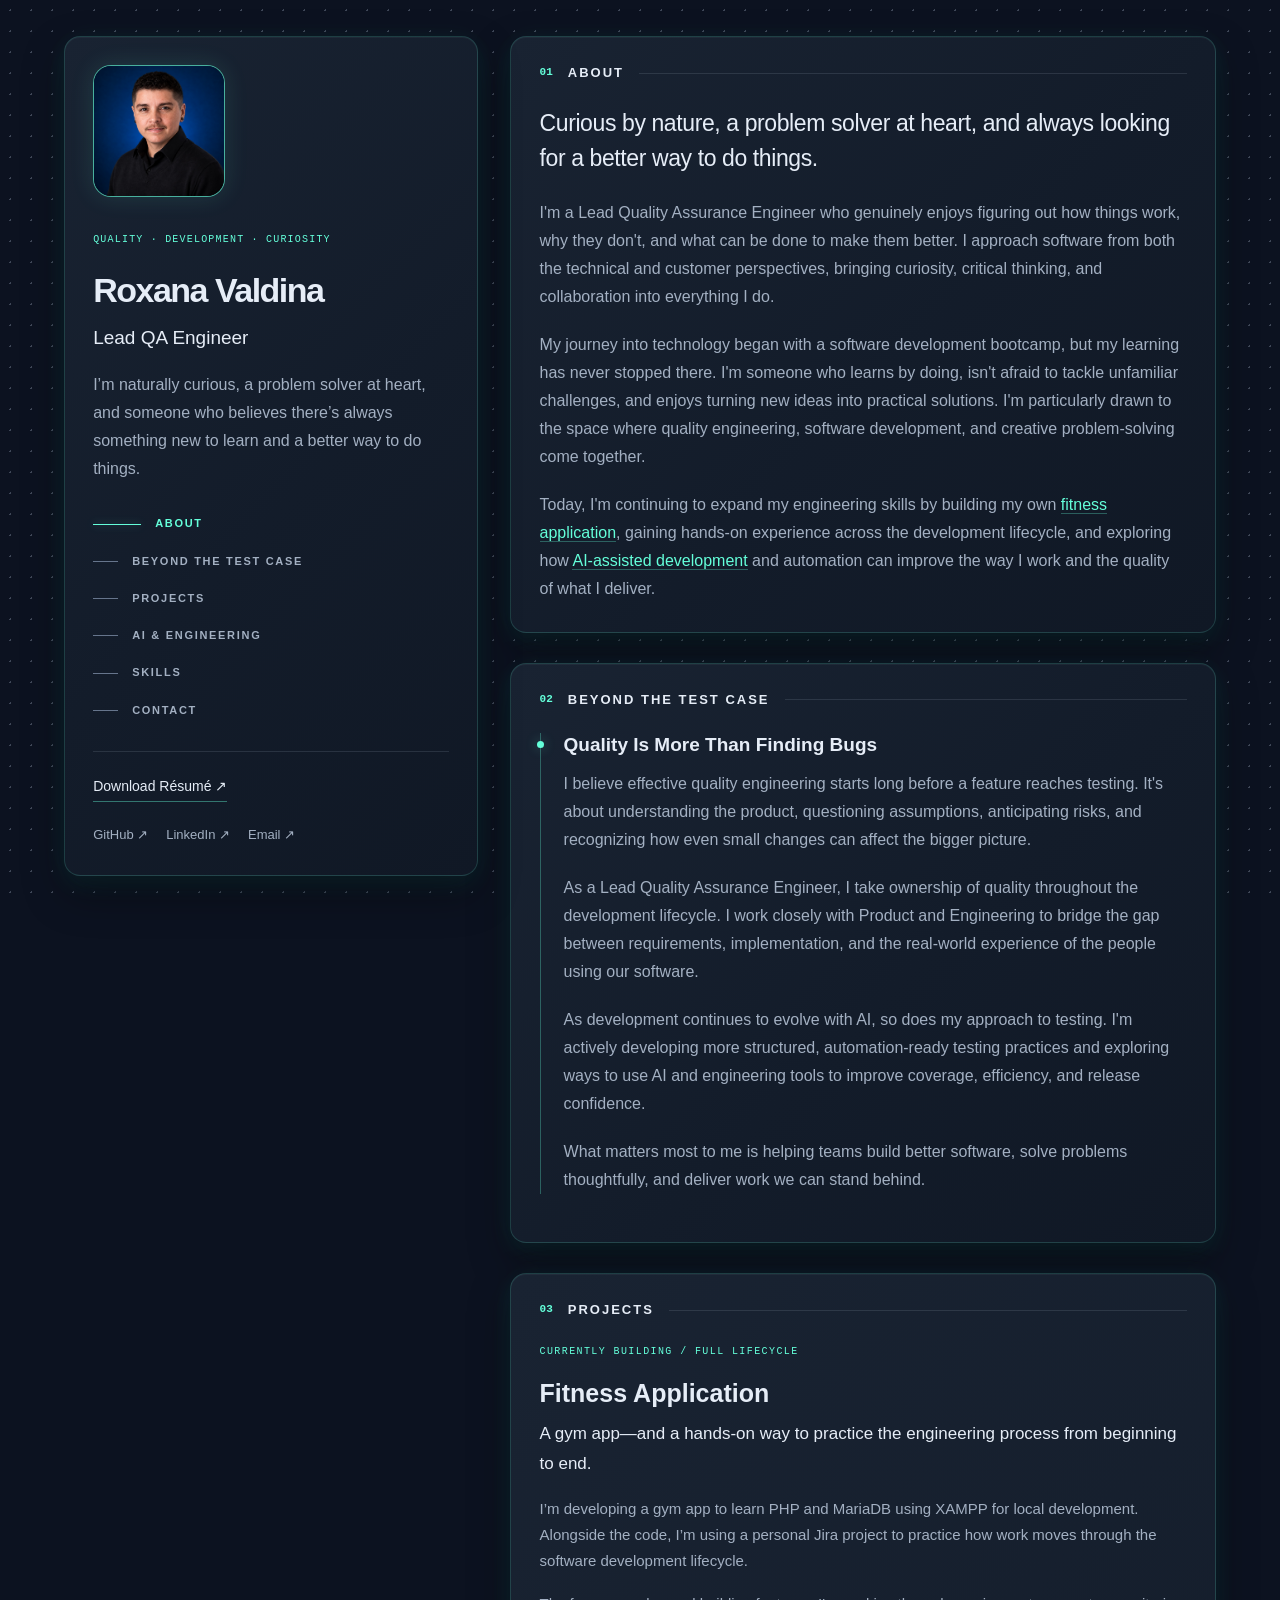
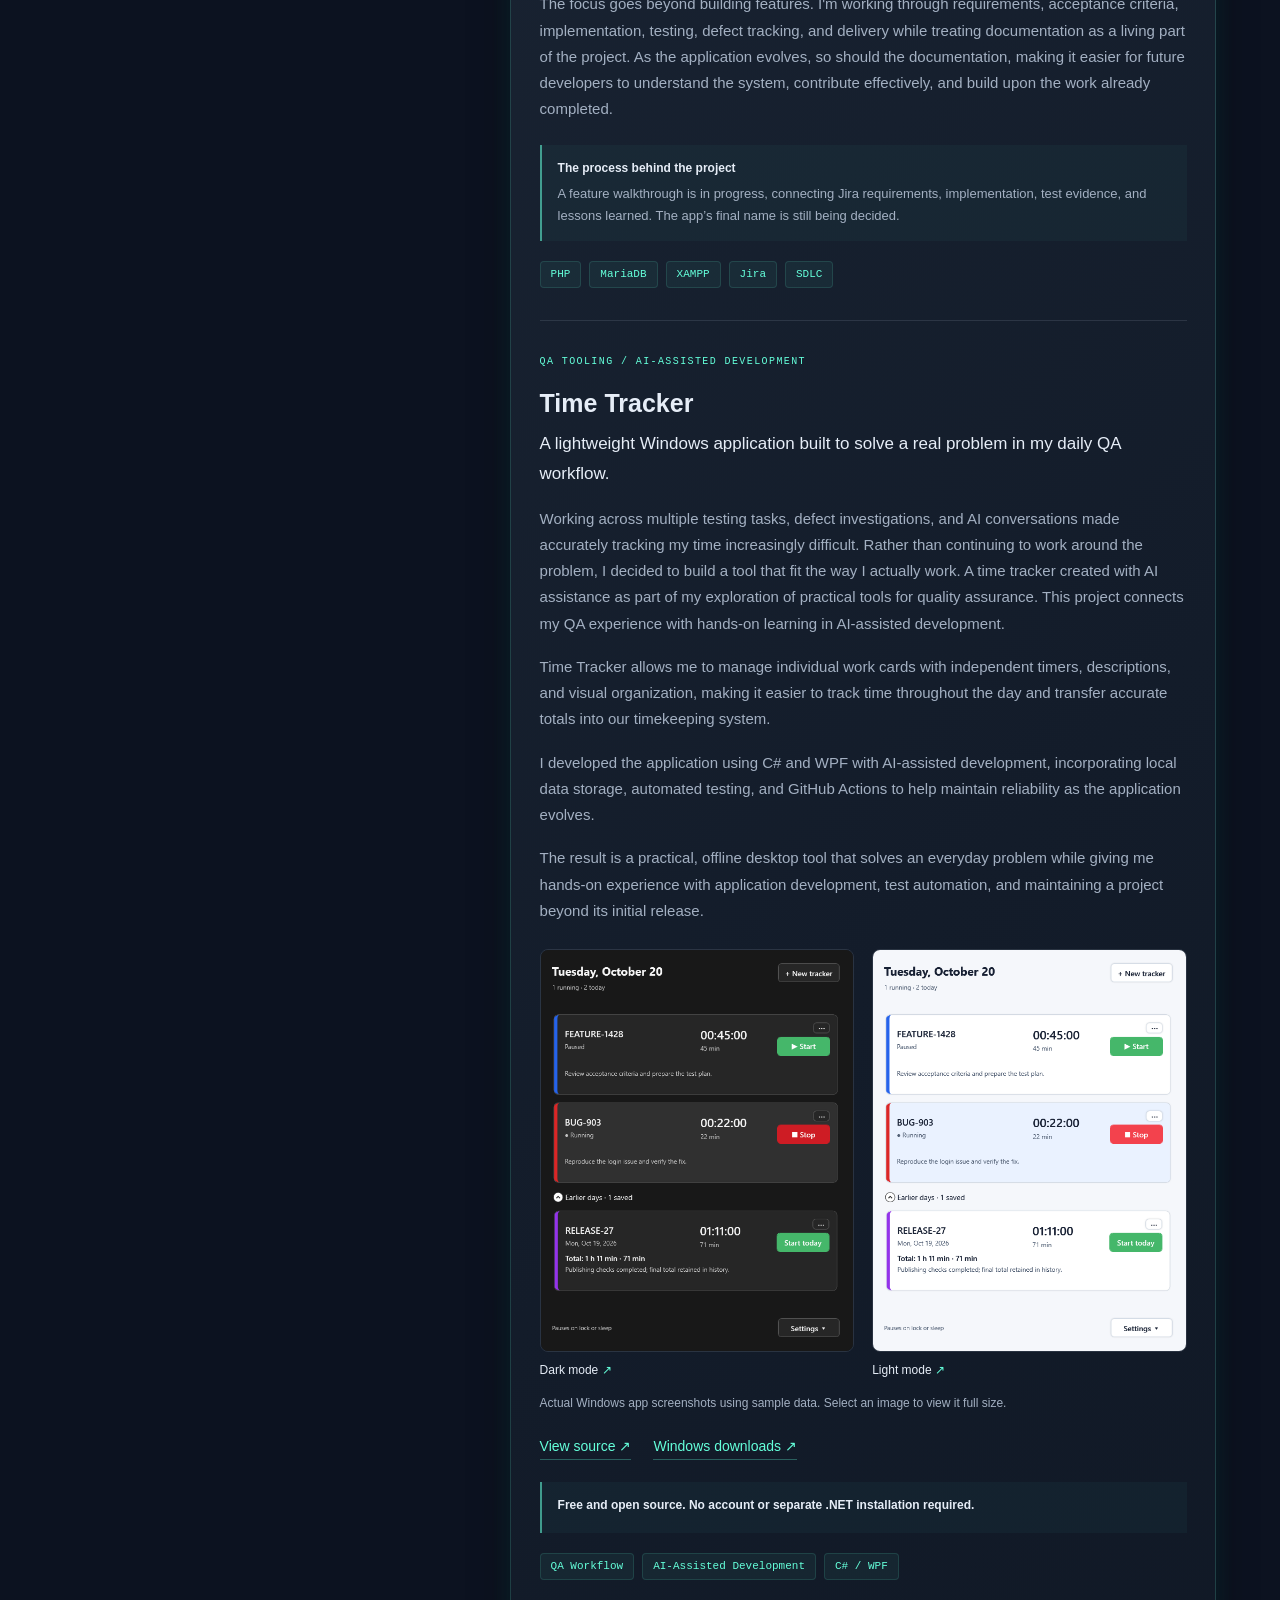
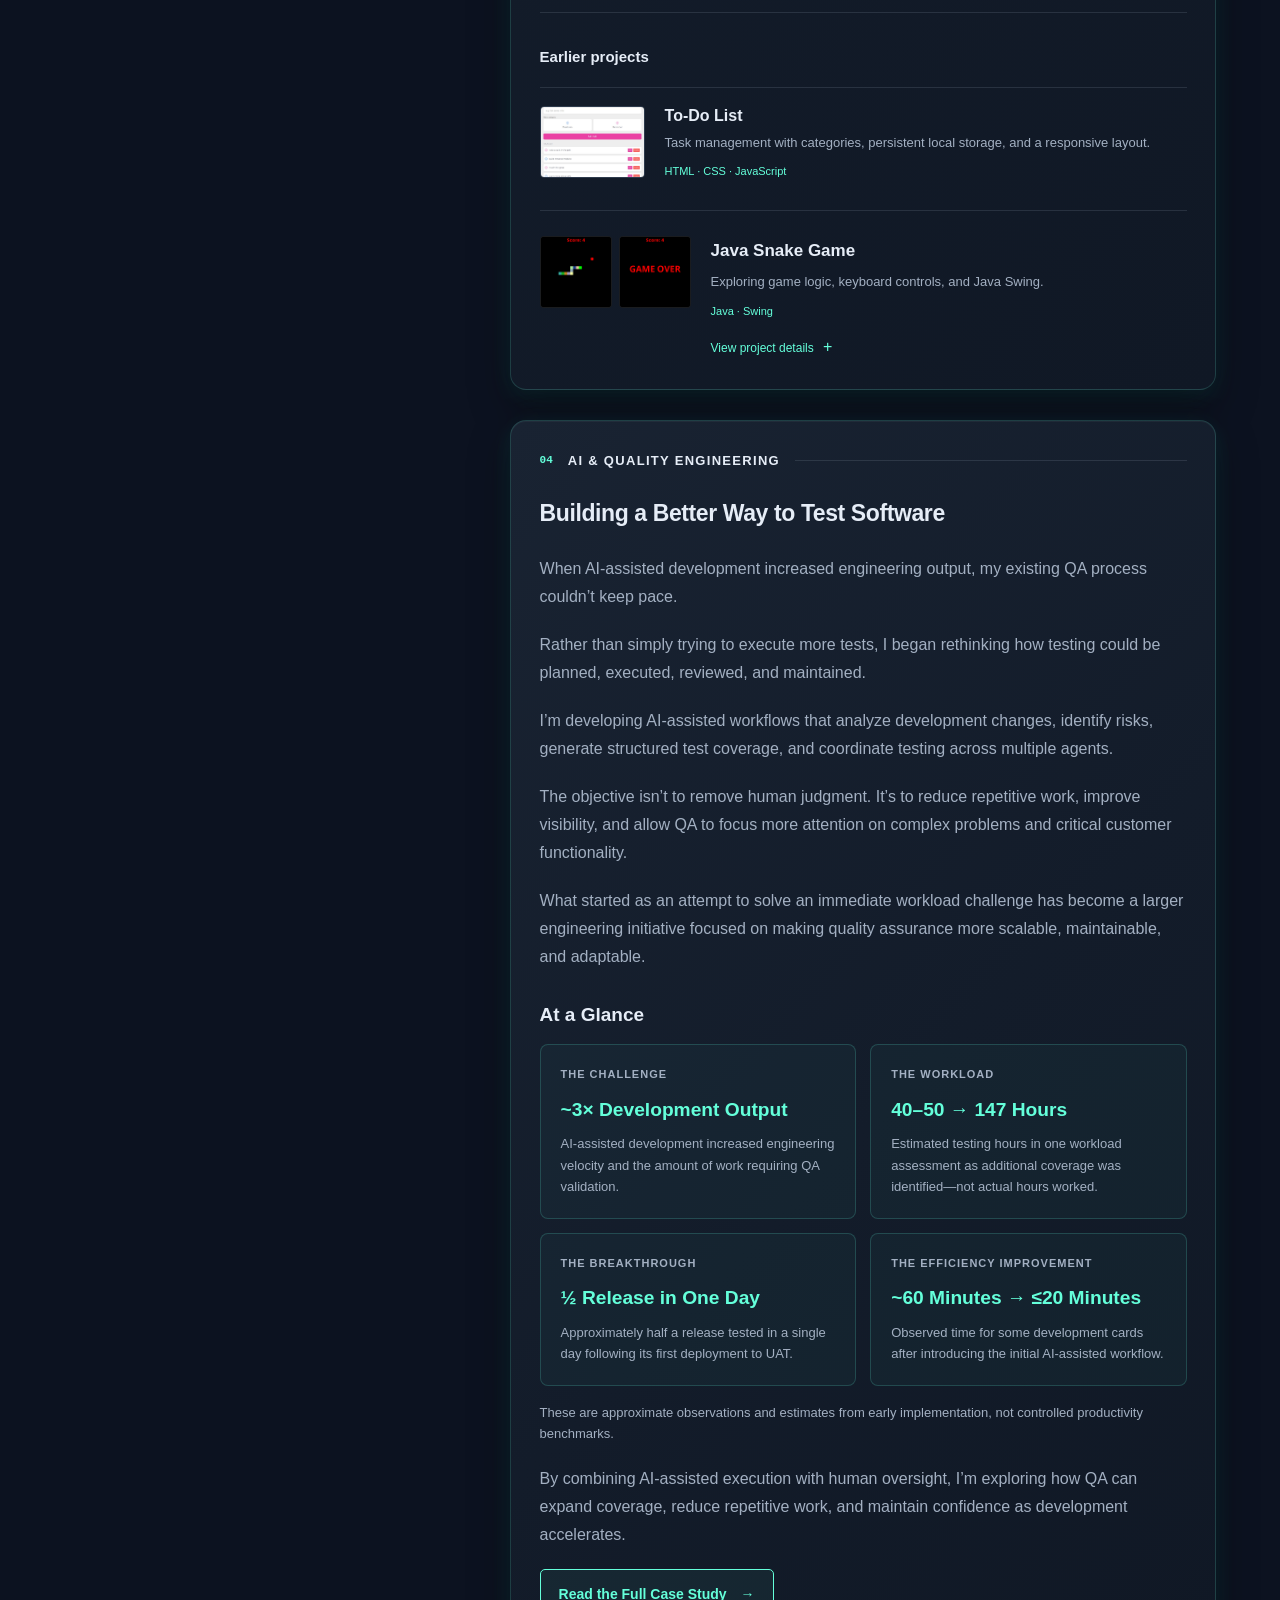
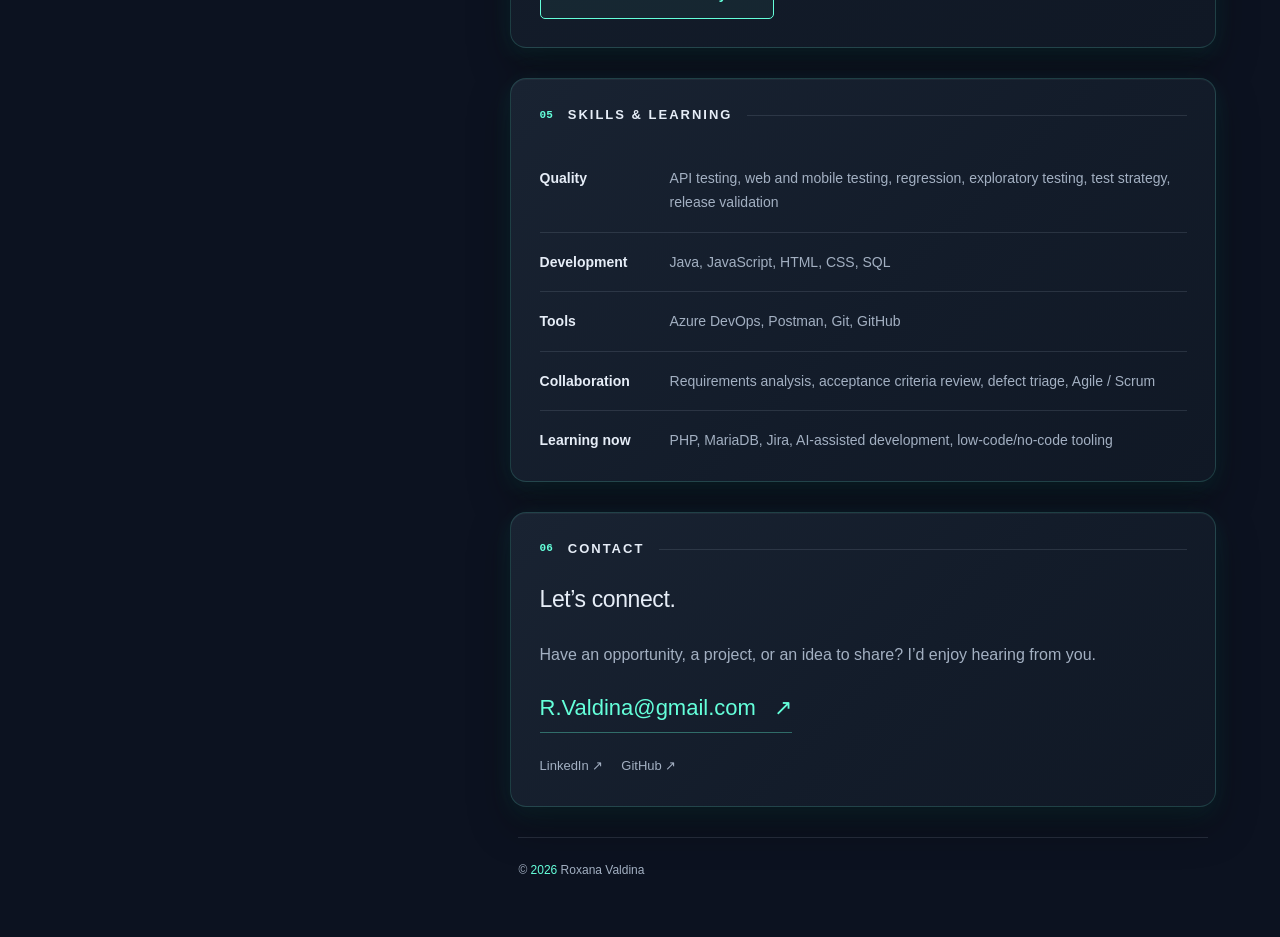
==== commit 370b1374: "updated one of the nav labels to match its content label" ====
--- a/index.html
+++ b/index.html
@@ -22,7 +22,7 @@
       <p class="summary">I’m naturally curious, a problem solver at heart, and someone who believes there’s always something new to learn and a better way to do things.</p>
       <nav class="navigation" aria-label="Page sections">
         <a href="#about" aria-current="location">About</a>
-        <a href="#experience">Experience</a>
+        <a href="#experience">BEYOND THE TEST CASE</a>
         <a href="#projects">Projects</a>
         <a href="#ai">AI &amp; Engineering</a>
         <a href="#skills">Skills</a>
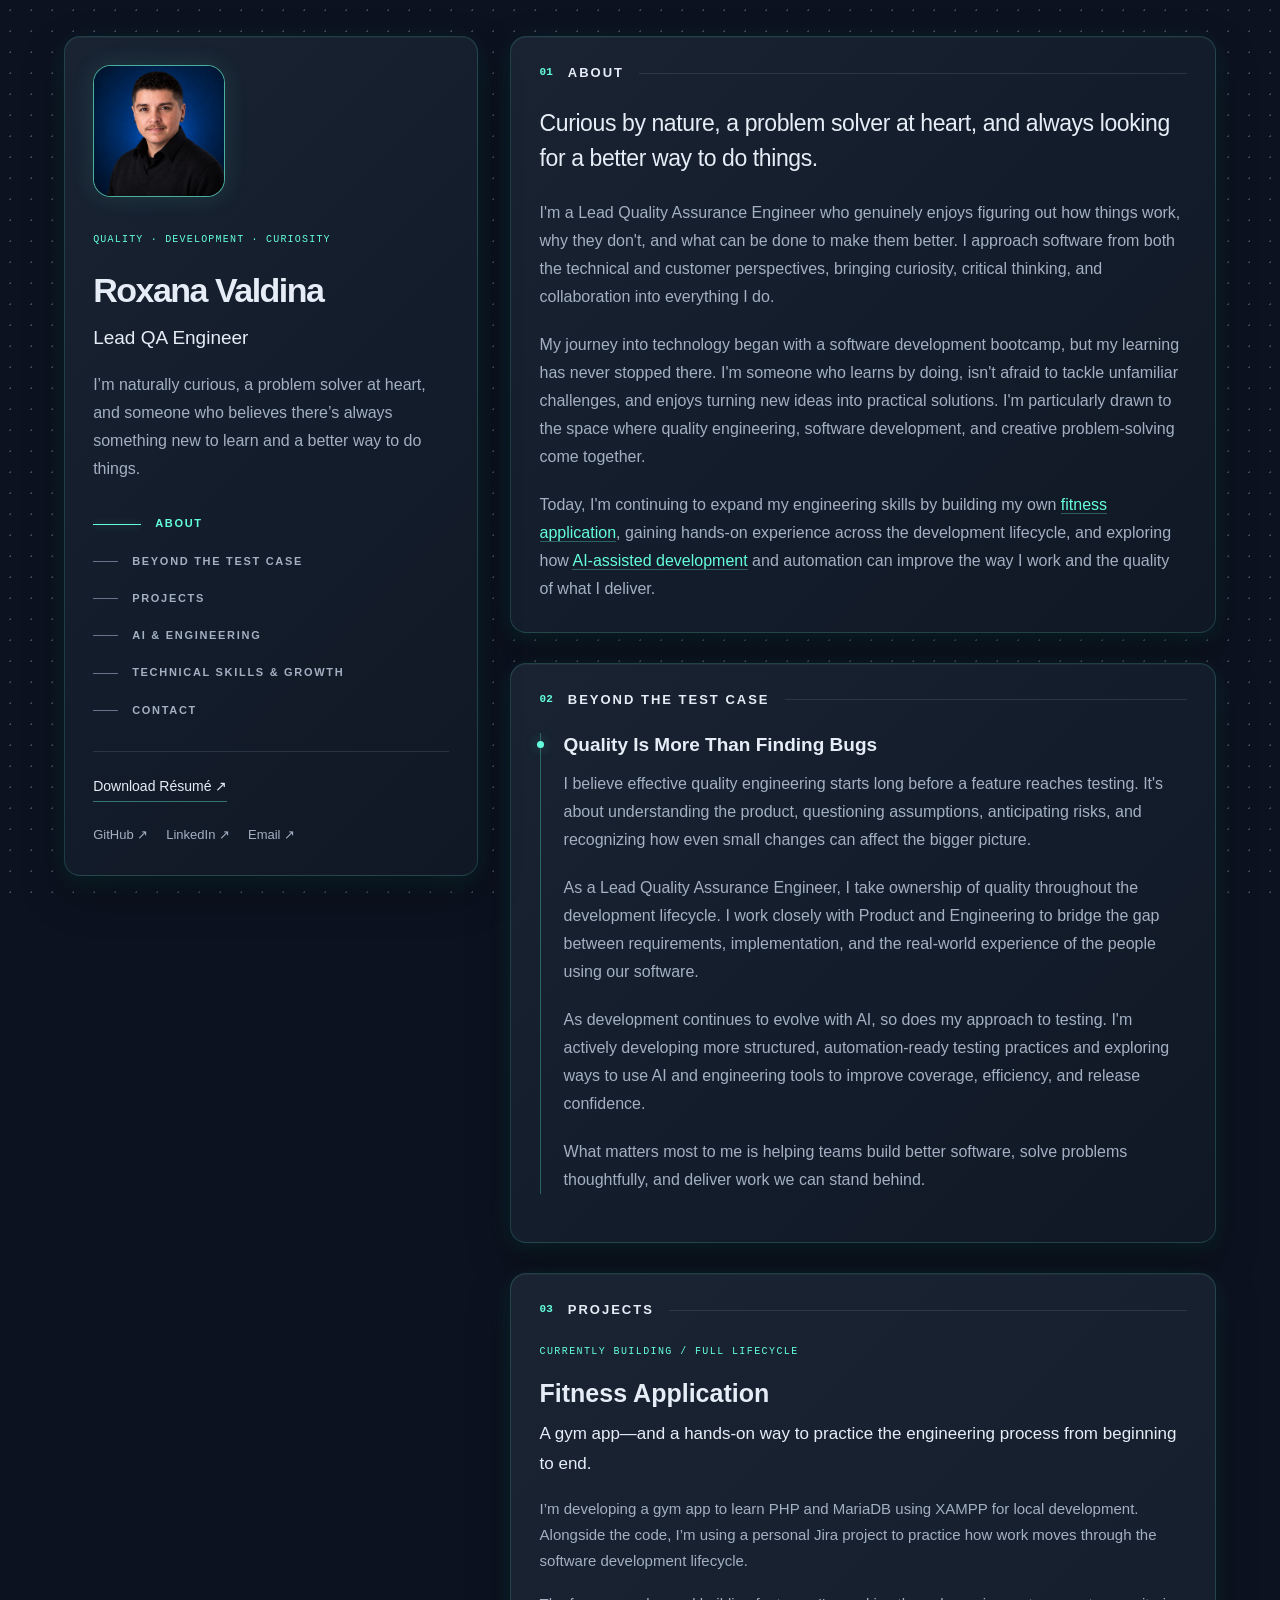
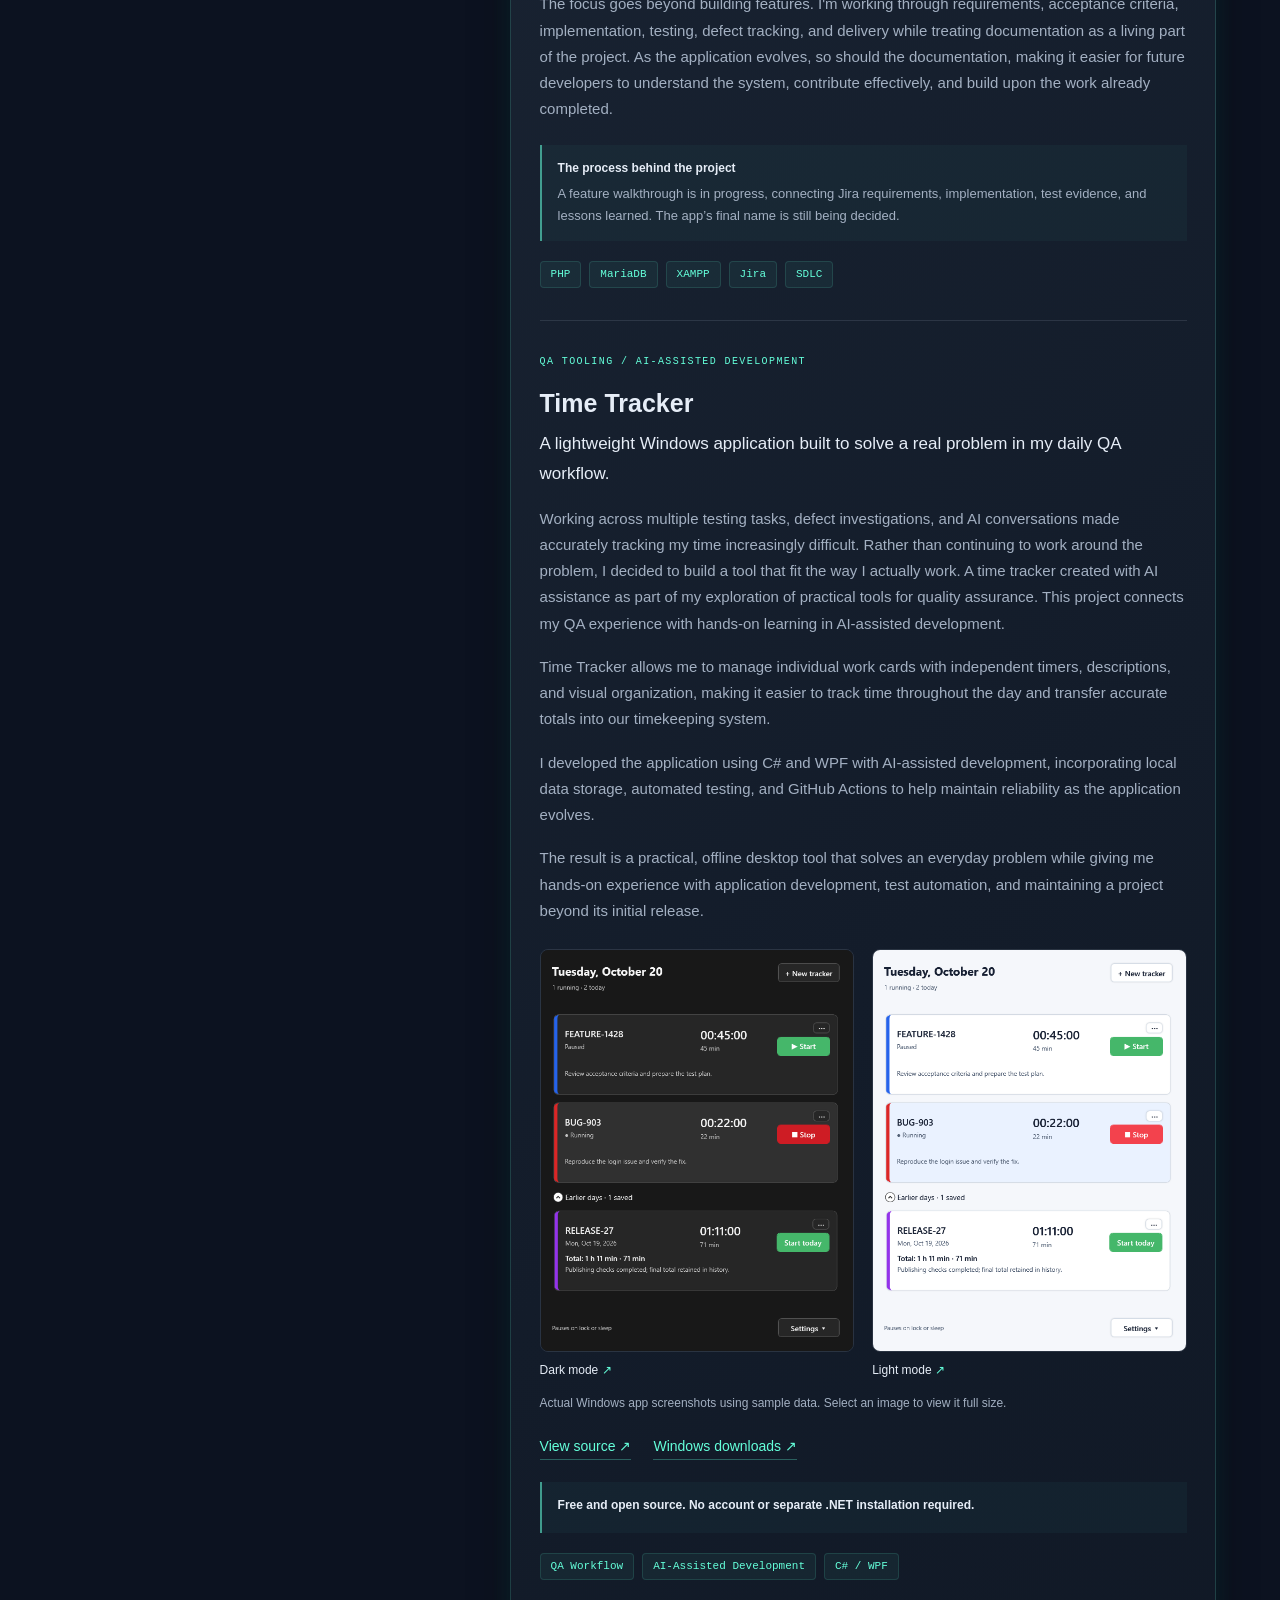
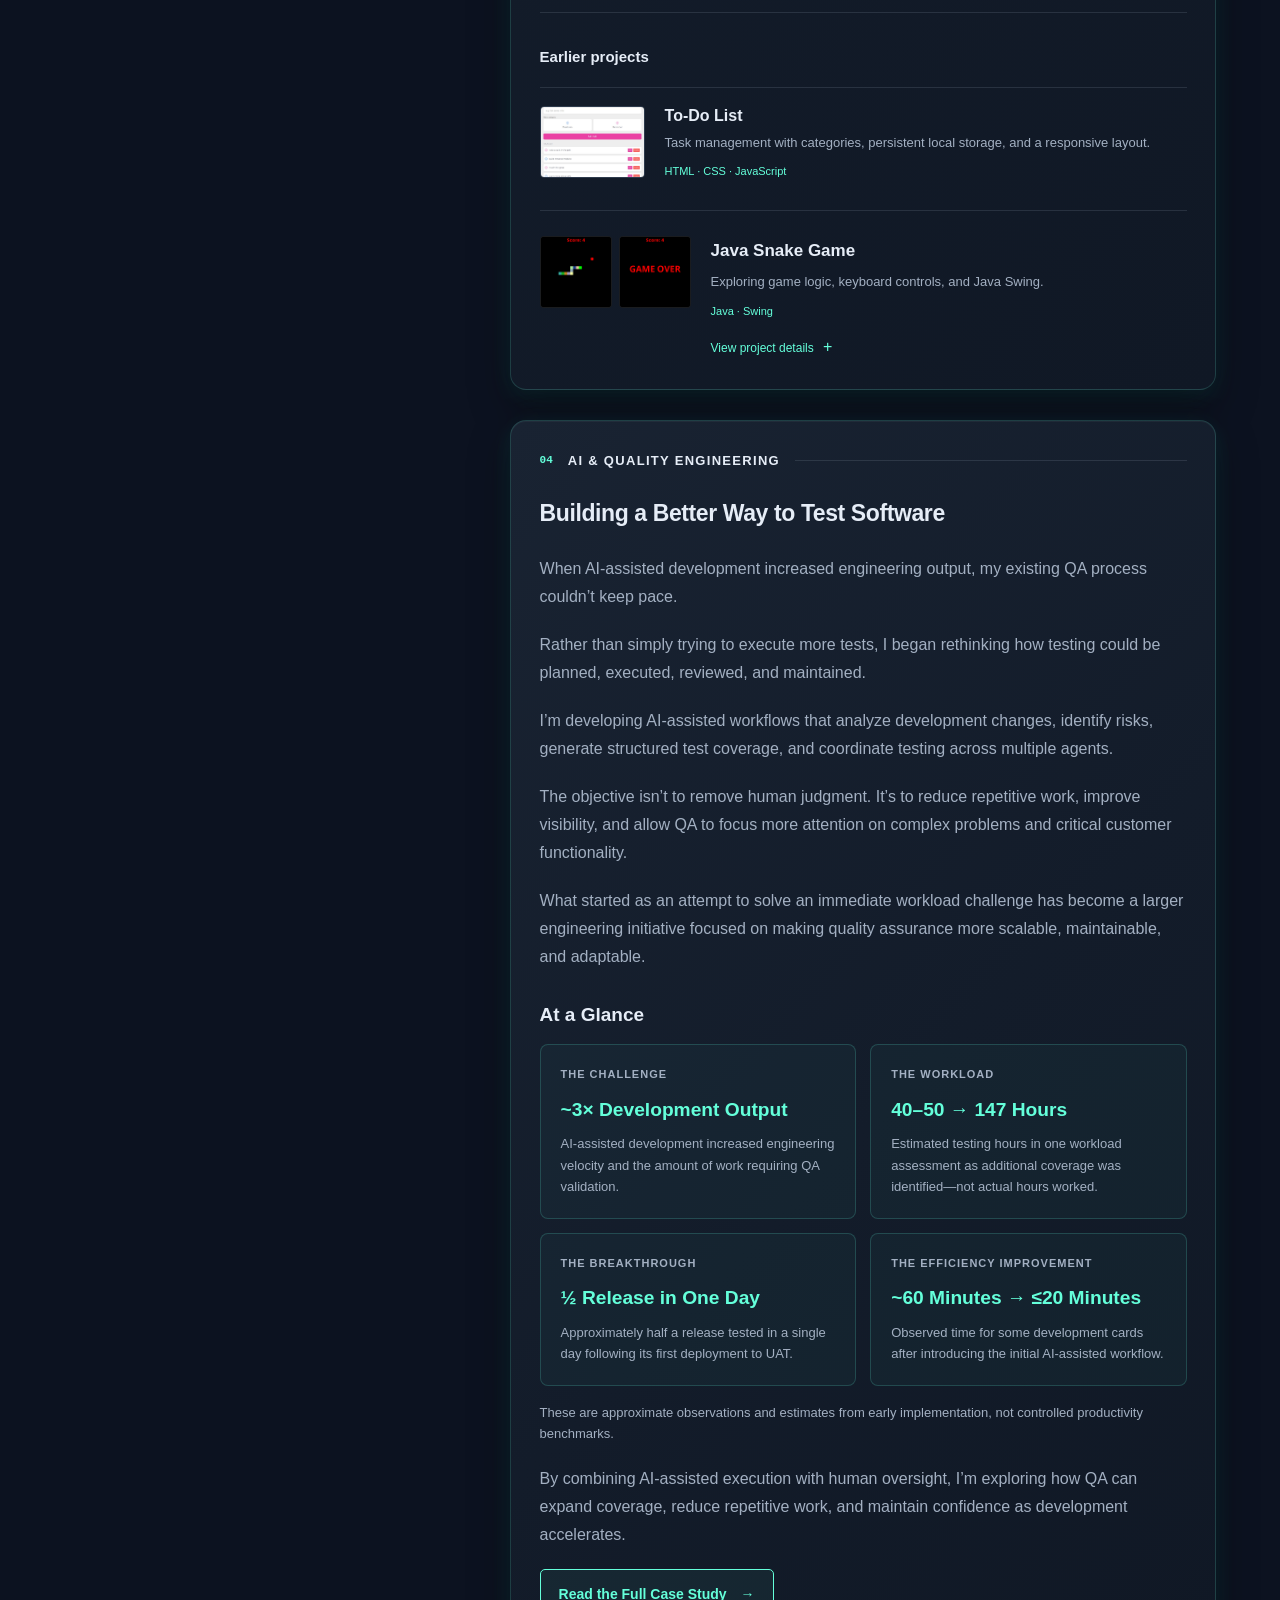
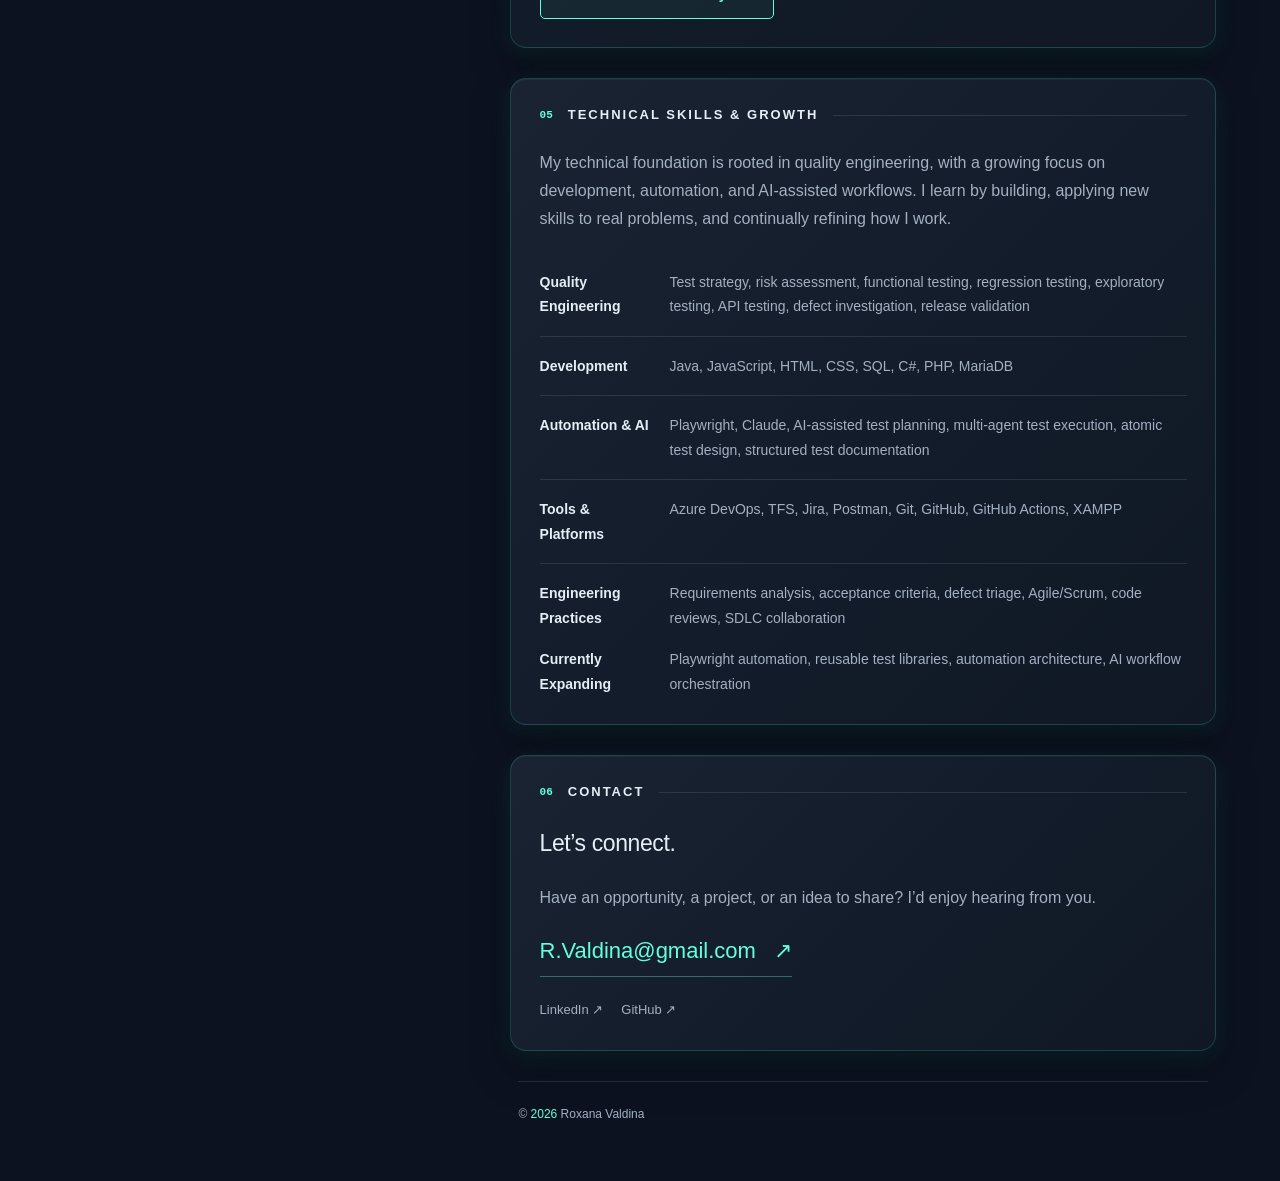
==== commit 96ac974f: "update technical skill and growth" ====
--- a/index.html
+++ b/index.html
@@ -25,7 +25,7 @@
         <a href="#experience">BEYOND THE TEST CASE</a>
         <a href="#projects">Projects</a>
         <a href="#ai">AI &amp; Engineering</a>
-        <a href="#skills">Skills</a>
+        <a href="#skills">Technical Skills & Growth</a>
         <a href="#contact">Contact</a>
       </nav>
       <div class="sidebar-footer">
@@ -154,14 +154,16 @@
         <a class="case-study-button" href="case-studies/ai-assisted-qa/">Read the Full Case Study <span aria-hidden="true">→</span></a>
       </section>
       <section class="panel" id="skills" aria-labelledby="skills-heading">
-        <h2 class="section-heading" id="skills-heading"><span>05</span> Skills &amp; learning</h2>
+        <h2 class="section-heading" id="skills-heading"><span>05</span> Technical Skills & Growth</h2>
+        <p>My technical foundation is rooted in quality engineering, with a growing focus on development, automation, and AI-assisted workflows. I learn by building, applying new skills to real problems, and continually refining how I work.</p>
         <dl class="skills-list">
-          <div class="skill-row"><dt>Quality</dt><dd>API testing, web and mobile testing, regression, exploratory testing, test strategy, release validation</dd></div>
-          <div class="skill-row"><dt>Development</dt><dd>Java, JavaScript, HTML, CSS, SQL</dd></div>
-          <div class="skill-row"><dt>Tools</dt><dd>Azure DevOps, Postman, Git, GitHub</dd></div>
-          <div class="skill-row"><dt>Collaboration</dt><dd>Requirements analysis, acceptance criteria review, defect triage, Agile / Scrum</dd></div>
-          <div class="skill-row"><dt>Learning now</dt><dd>PHP, MariaDB, Jira, AI-assisted development, low-code/no-code tooling</dd></div>
+          <div class="skill-row"><dt>Quality Engineering</dt><dd>Test strategy, risk assessment, functional testing, regression testing, exploratory testing, API testing, defect investigation, release validation</dd></div>
+          <div class="skill-row"><dt>Development</dt><dd>Java, JavaScript, HTML, CSS, SQL, C#, PHP, MariaDB</dd></div>
+          <div class="skill-row"><dt>Automation & AI</dt><dd>Playwright, Claude, AI-assisted test planning, multi-agent test execution, atomic test design, structured test documentation</dd></div>
+          <div class="skill-row"><dt>Tools & Platforms</dt><dd>Azure DevOps, TFS, Jira, Postman, Git, GitHub, GitHub Actions, XAMPP</dd></div>
+          <div class="skill-row"><dt>Engineering Practices</dt><dd>Requirements analysis, acceptance criteria, defect triage, Agile/Scrum, code reviews, SDLC collaboration</dd></div>
         </dl>
+        <div class="skill-row"><dt>Currently Expanding</dt><dd>Playwright automation, reusable test libraries, automation architecture, AI workflow orchestration</dd></div>
       </section>
       <section class="panel" id="contact" aria-labelledby="contact-heading">
         <h2 class="section-heading" id="contact-heading"><span>06</span> Contact</h2>
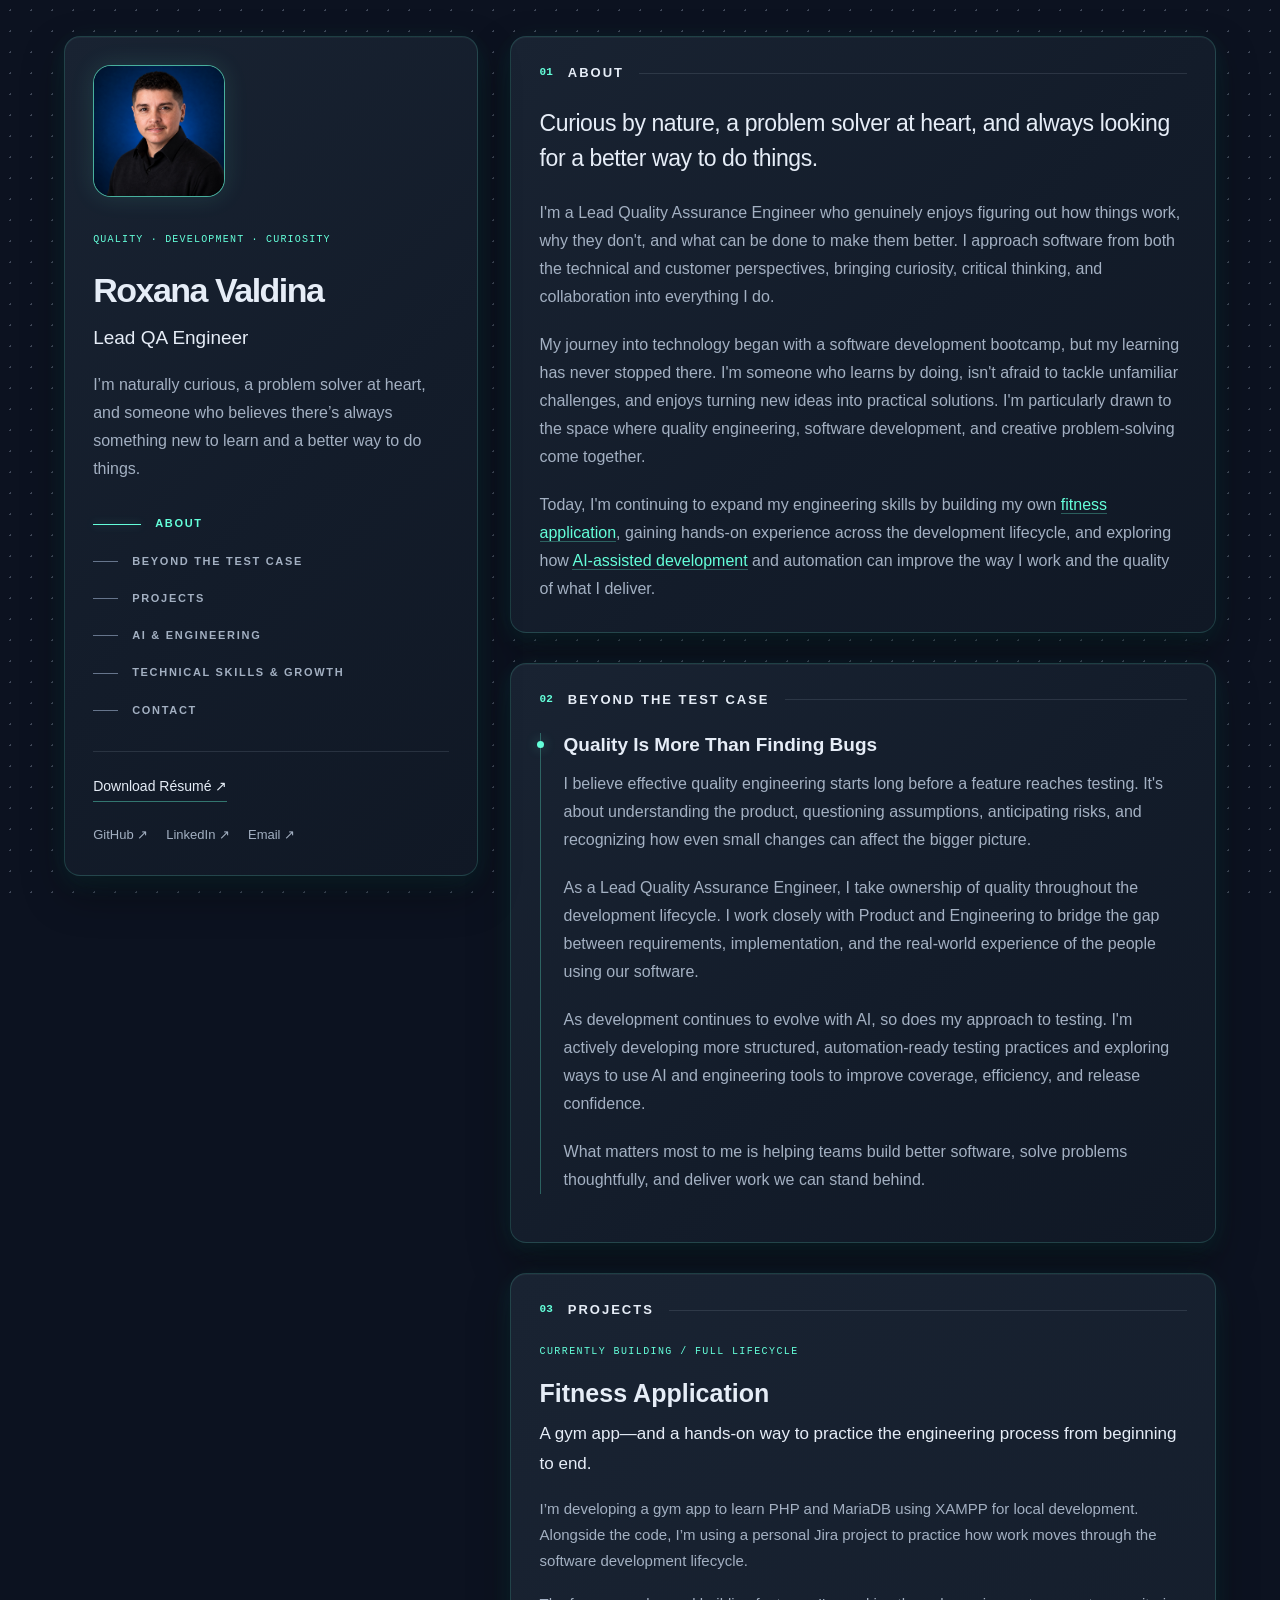
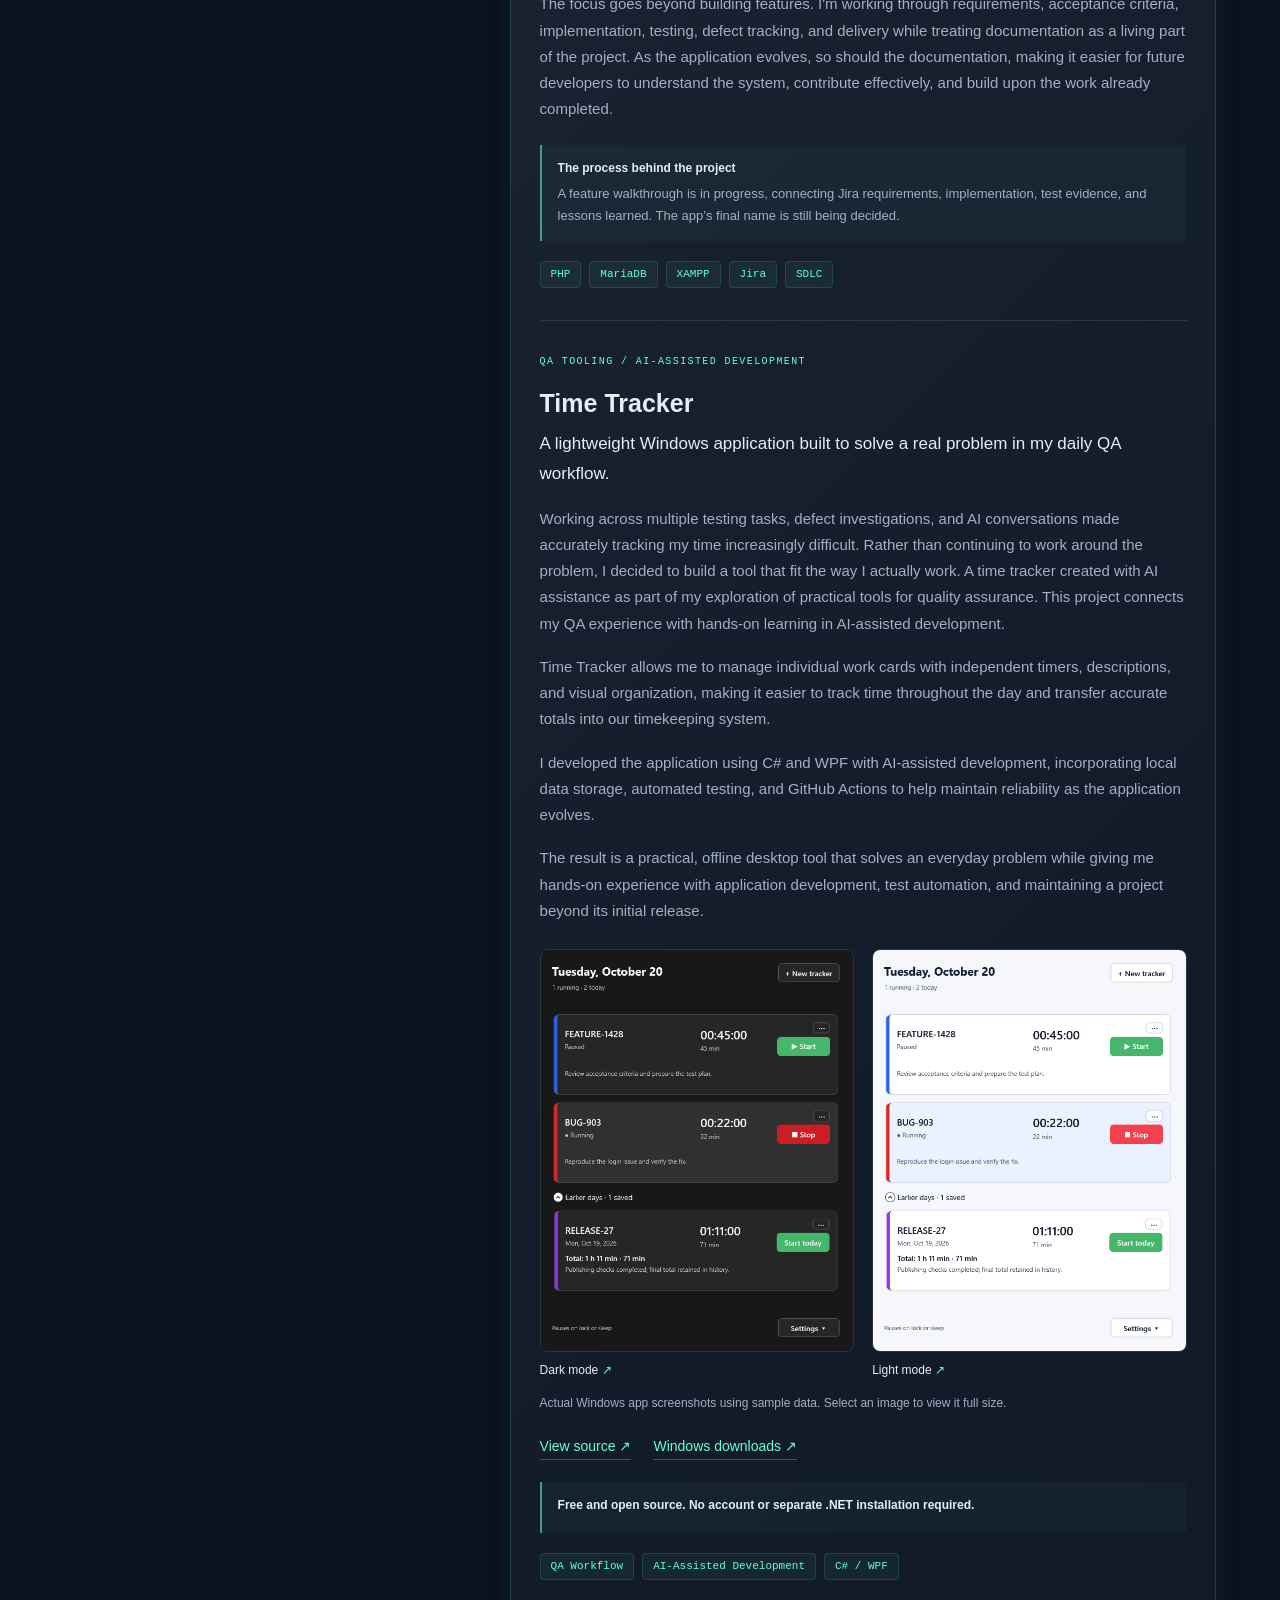
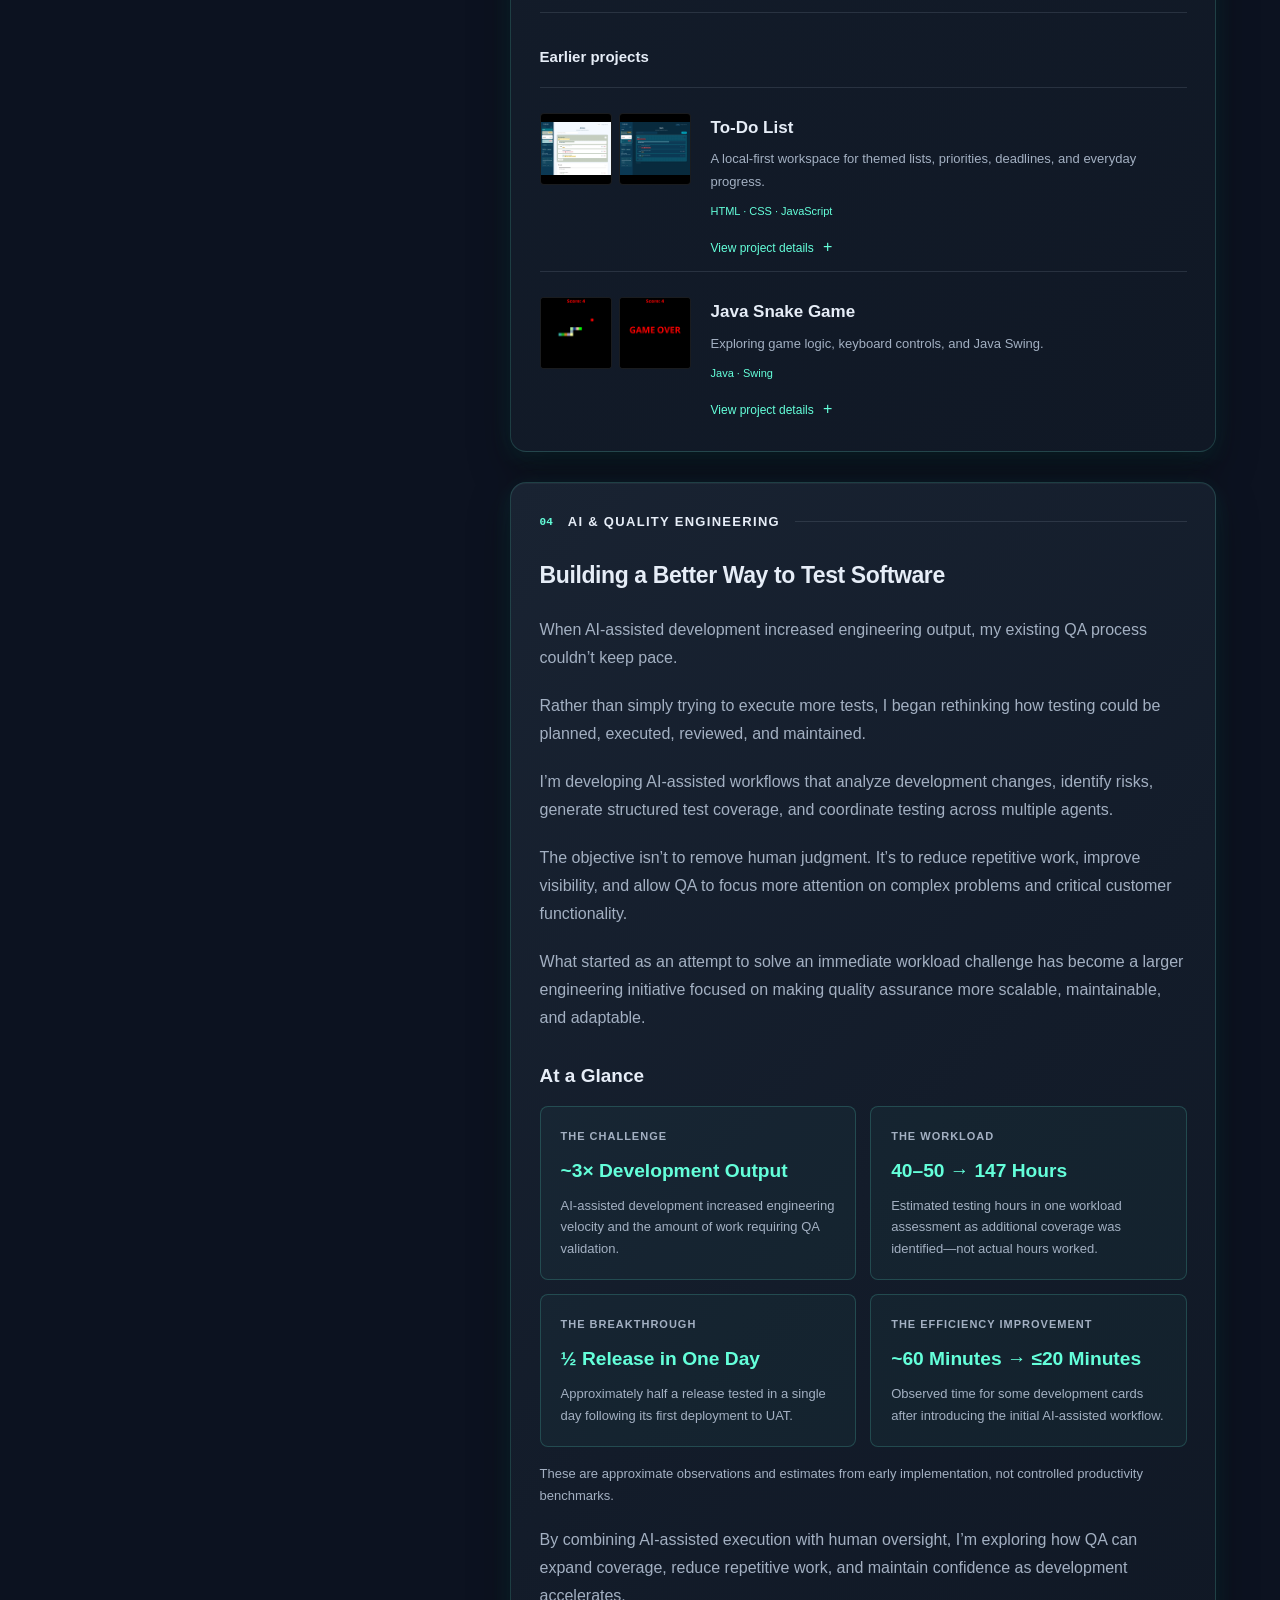
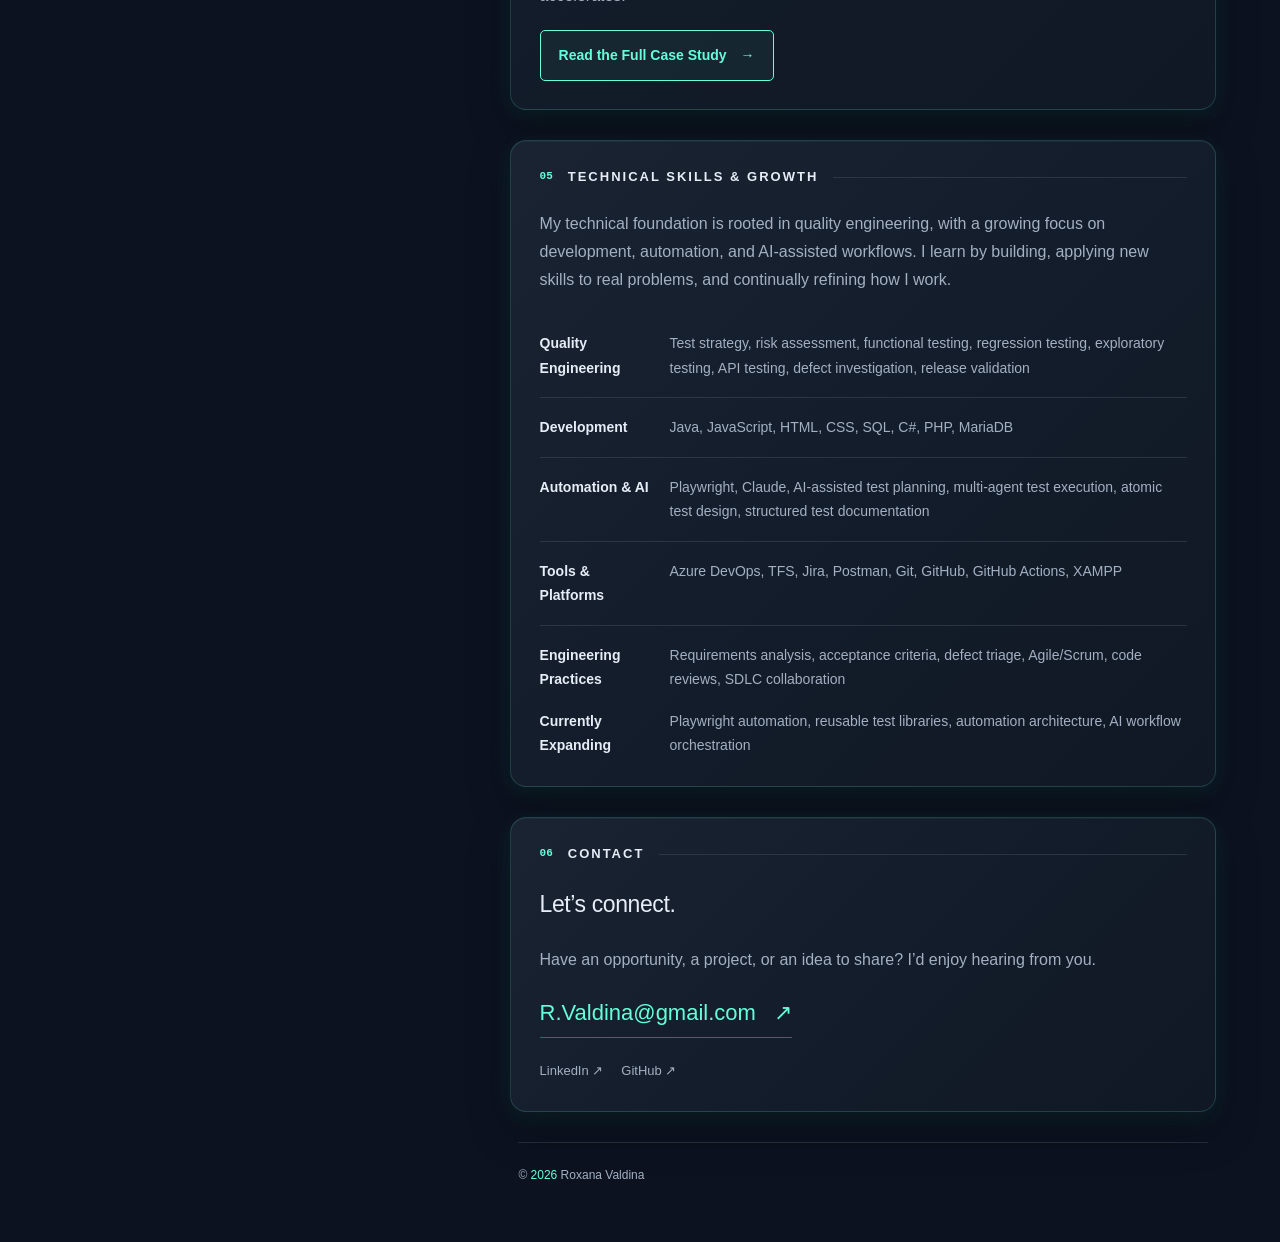
==== commit 62cccbae: "Show updated To-Do List in expandable project showcase" ====
--- a/index.html
+++ b/index.html
@@ -98,11 +98,39 @@
           <ul class="tags" aria-label="Tracker focus"><li>QA Workflow</li><li>AI-Assisted Development</li><li>C# / WPF </li></ul>
         </article>
         <h3 class="earlier-title">Earlier projects</h3>
-        <article class="small-project">
-          <img src="img/ToDo%20List.jpg" alt="To-Do List application screenshot" width="105" height="72" loading="lazy">
-          <div><h3>To-Do List</h3><p>Task management with categories, persistent local storage, and a responsive layout.</p><p class="small-tech">HTML · CSS · JavaScript</p></div>
-        </article>
-        <details class="snake-project">
+        <details class="expandable-project todo-project">
+          <summary class="project-summary">
+            <span class="project-thumbnails" aria-hidden="true">
+              <img src="img/todo-overview-light.png" alt="" width="72" height="72" loading="lazy">
+              <img src="img/todo-work-dark.png" alt="" width="72" height="72" loading="lazy">
+            </span>
+            <span class="project-summary-copy">
+              <span class="project-summary-title">To-Do List</span>
+              <span class="project-summary-description">A local-first workspace for themed lists, priorities, deadlines, and everyday progress.</span>
+              <span class="project-summary-tech">HTML · CSS · JavaScript</span>
+              <span class="project-summary-action"><span class="when-closed">View project details</span><span class="when-open">Hide project details</span> <span class="expand-icon" aria-hidden="true">+</span></span>
+            </span>
+          </summary>
+          <div class="project-expanded">
+            <p>A browser-based task manager for organizing work, personal plans, and everything in between. The updated app brings customizable lists and practical task-management features together without an account or backend.</p>
+            <p>Lists have their own colors, background patterns, and deadlines. Tasks support priorities, due dates, editing, completion, and mouse, touch, or keyboard reordering. Search, progress bars, deadline warnings, and undo for the most recently deleted task help keep the work visible.</p>
+            <p>Data saves in the browser’s local storage, with validated JSON import and export for backups. Light and dark themes and a responsive layout support everyday use across screen sizes. Lists do not automatically sync between devices.</p>
+            <div class="tracker-gallery" aria-label="To-Do List application screenshots">
+              <figure>
+                <a href="img/todo-overview-light.png" aria-label="Open full-size To-Do List light mode screenshot"><img src="img/todo-overview-light.png" alt="Light-mode To-Do List workspace with themed lists, task priorities, due-date warnings, and completion progress." width="1440" height="1080" loading="lazy"></a>
+                <figcaption>Light-mode workspace <span aria-hidden="true">↗</span></figcaption>
+              </figure>
+              <figure>
+                <a href="img/todo-work-dark.png" aria-label="Open full-size To-Do List dark mode screenshot"><img src="img/todo-work-dark.png" alt="Dark-mode Work list with a grid theme, task priorities, urgent deadlines, and progress tracking." width="1440" height="1080" loading="lazy"></a>
+                <figcaption>Dark-mode Work list <span aria-hidden="true">↗</span></figcaption>
+              </figure>
+            </div>
+            <p class="screenshot-caption">Actual app screenshots using disposable example lists and a fixed demo date. Select an image to view it full size.</p>
+            <div class="project-links"><a class="inline-link" href="https://github.com/R-Valdina/To-Do-List">View source &amp; run instructions ↗</a></div>
+            <ul class="tags" aria-label="To-Do List technologies"><li>HTML</li><li>CSS</li><li>JavaScript</li><li>Local Storage</li></ul>
+          </div>
+        </details>
+        <details class="expandable-project snake-project">
           <summary class="project-summary">
             <span class="project-thumbnails" aria-hidden="true">
               <img src="img/snake-gameplay.png" alt="" width="72" height="72" loading="lazy">
--- a/main.css
+++ b/main.css
@@ -164,10 +164,10 @@
   .tracker-gallery { grid-template-columns: 1fr; }
 }
 
-.snake-project { border-top: 1px solid var(--line); padding-top: 25px; margin-top: 10px; }
-.snake-project h3 { font-size: 20px; margin-bottom: 14px; }
-.snake-project p { font-size: 14px; }
-.snake-project .screenshot-caption { font-size: 12px; margin-top: 12px; }
+.expandable-project { border-top: 1px solid var(--line); padding-top: 25px; margin-top: 10px; }
+.expandable-project h3 { font-size: 20px; margin-bottom: 14px; }
+.expandable-project p { font-size: 14px; }
+.expandable-project .screenshot-caption { font-size: 12px; margin-top: 12px; }
 
 /* Native disclosure stays keyboard-accessible and works without JavaScript. */
 .project-summary { display: grid; grid-template-columns: 72px minmax(0, 1fr); gap: 20px; align-items: start; cursor: pointer; list-style: none; }
@@ -182,9 +182,9 @@
 .project-summary-action { color: var(--teal); font-size: 12px; margin-top: 12px; }
 .expand-icon { display: inline-block; font-size: 16px; margin-left: 6px; }
 .when-open { display: none; }
-.snake-project[open] .when-open { display: inline; }
-.snake-project[open] .when-closed { display: none; }
-.snake-project[open] .expand-icon { transform: rotate(45deg); }
+.expandable-project[open] .when-open { display: inline; }
+.expandable-project[open] .when-closed { display: none; }
+.expandable-project[open] .expand-icon { transform: rotate(45deg); }
 .project-expanded { padding-top: 25px; }
 @media (min-width: 1200px) {
   .project-summary { grid-template-columns: 151px minmax(0, 1fr); }
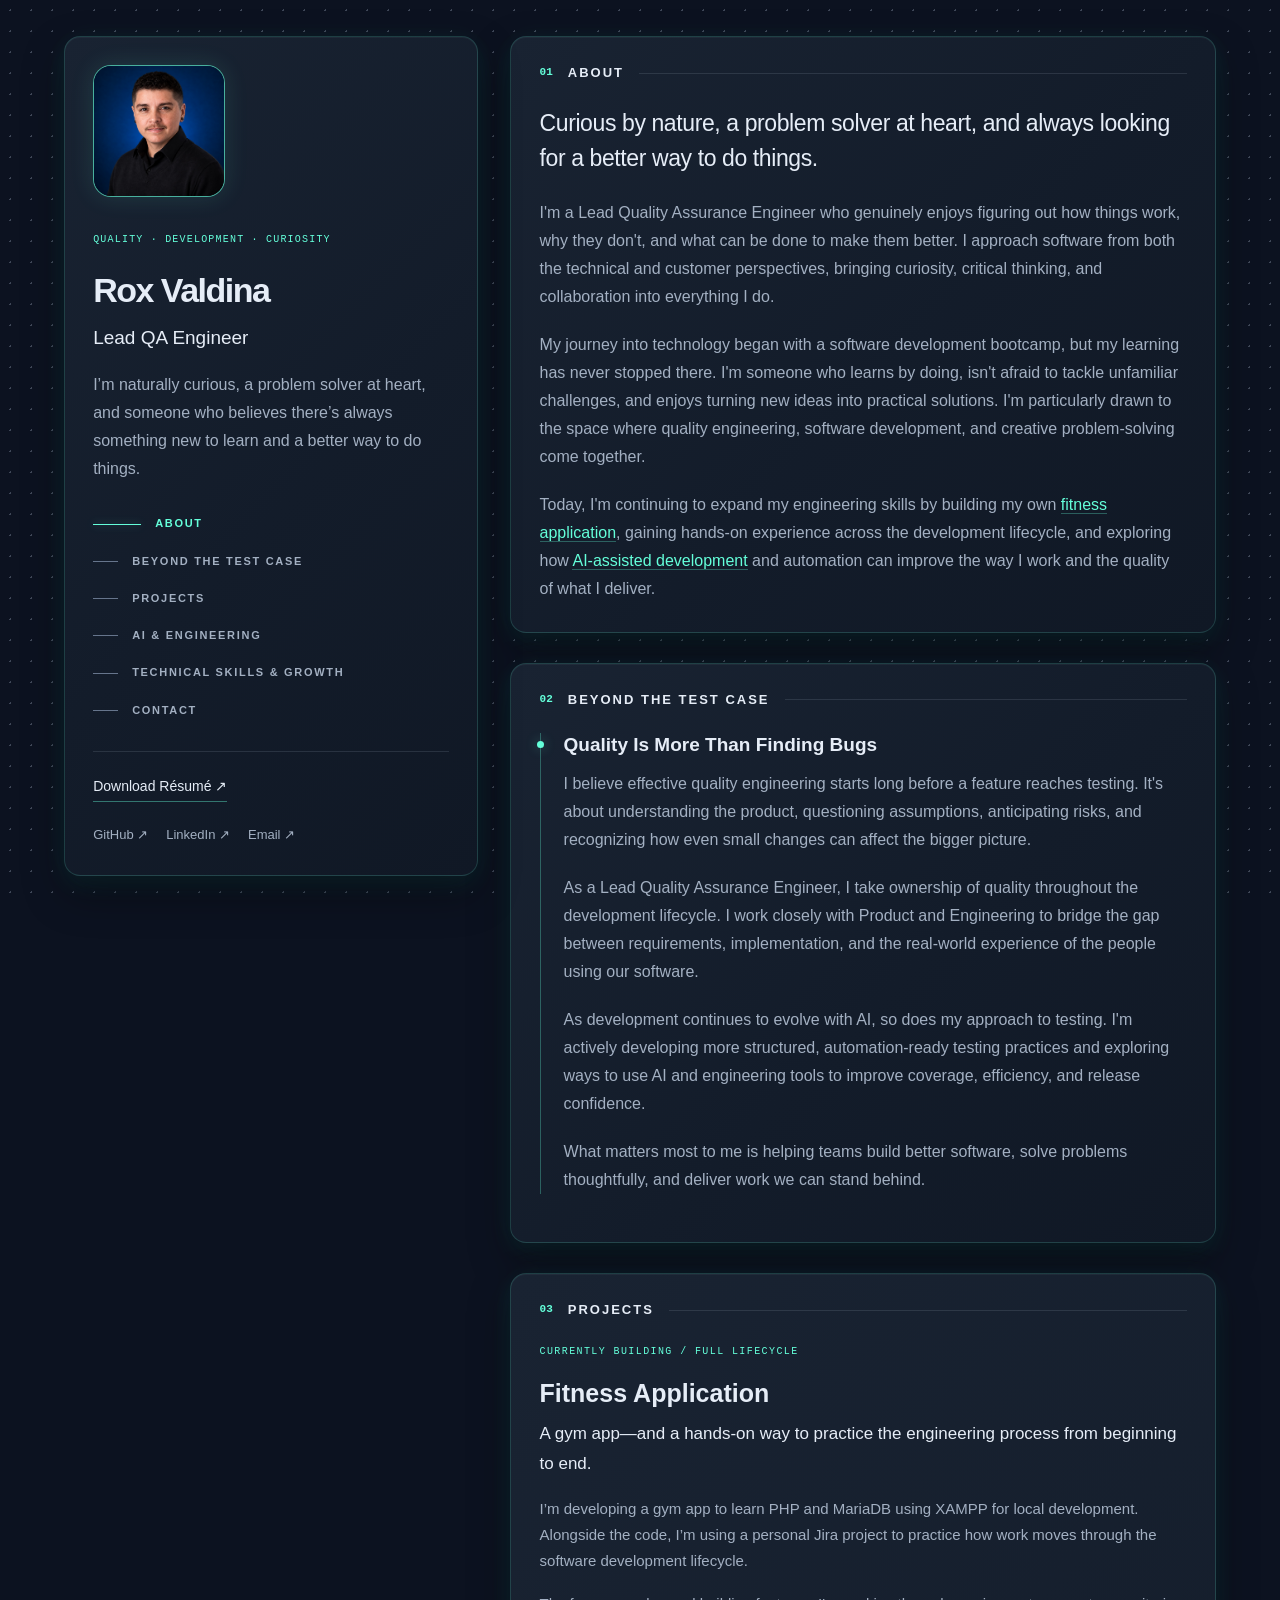
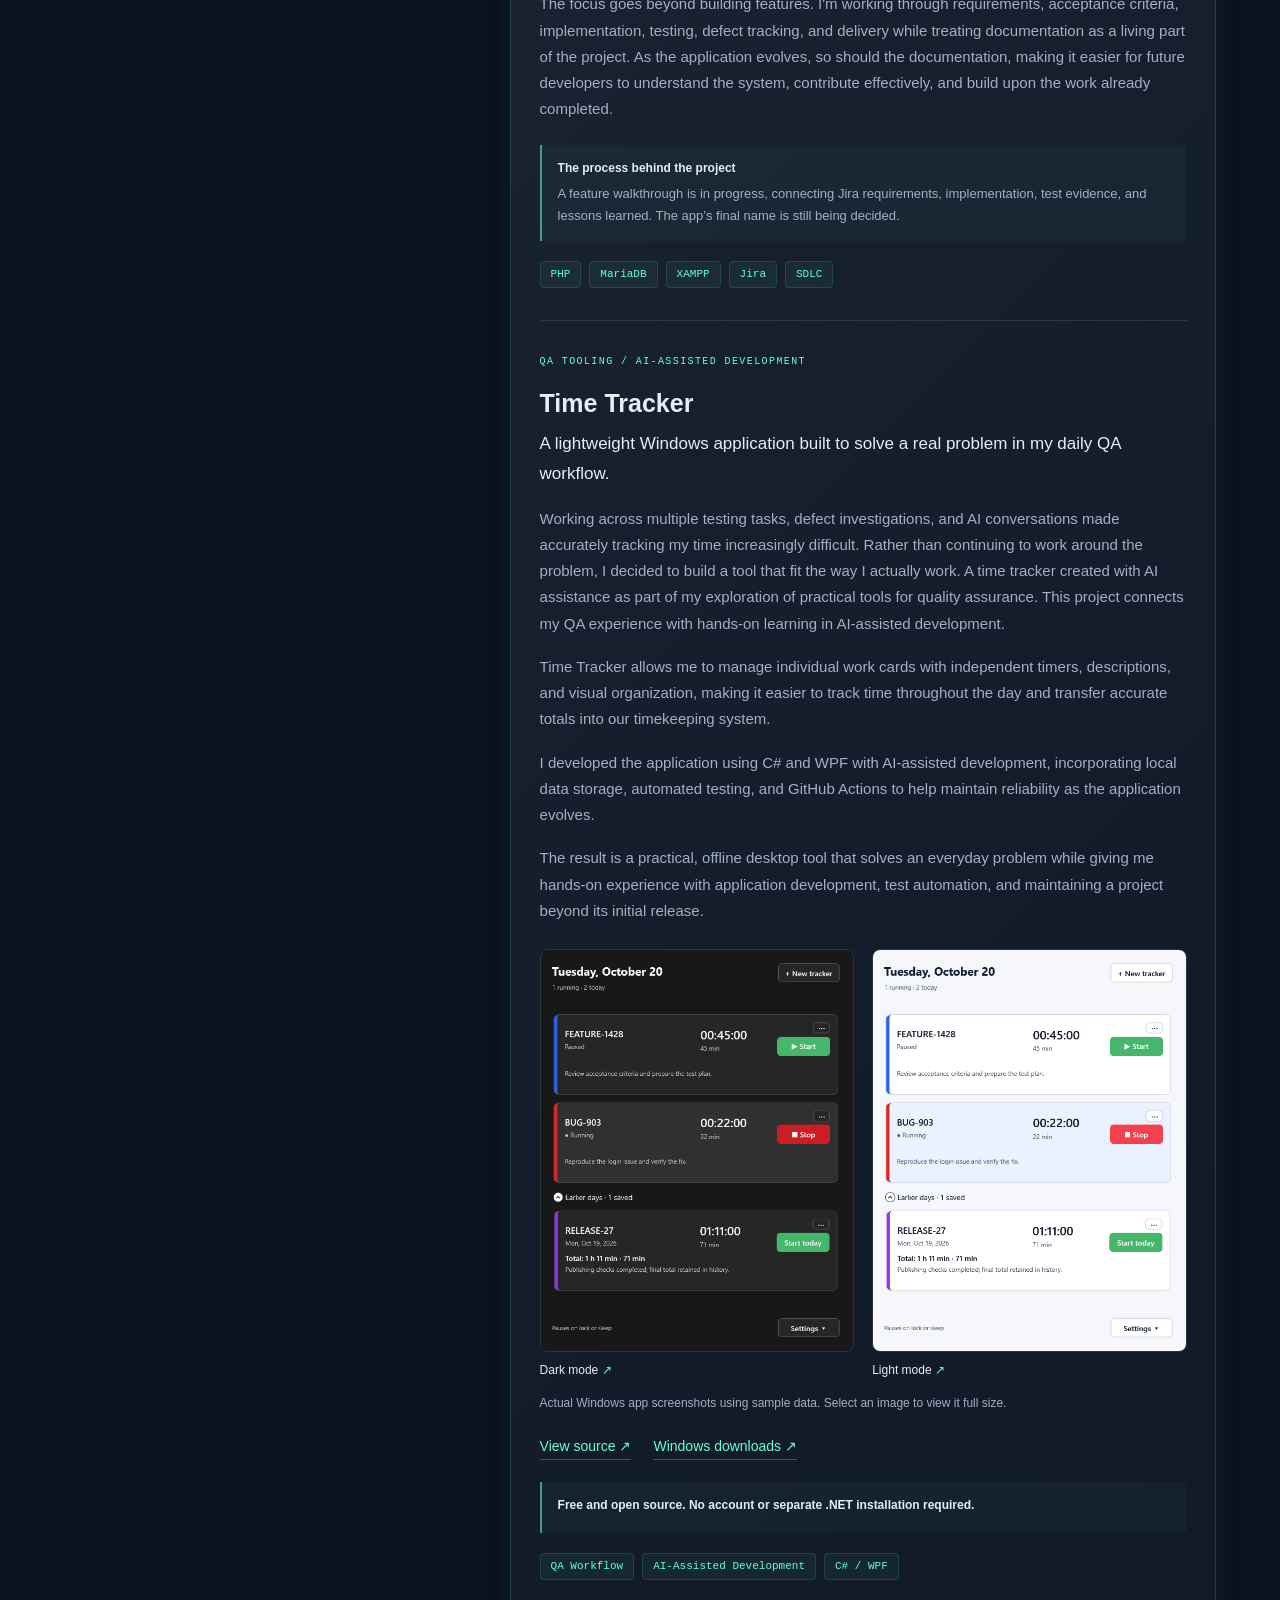
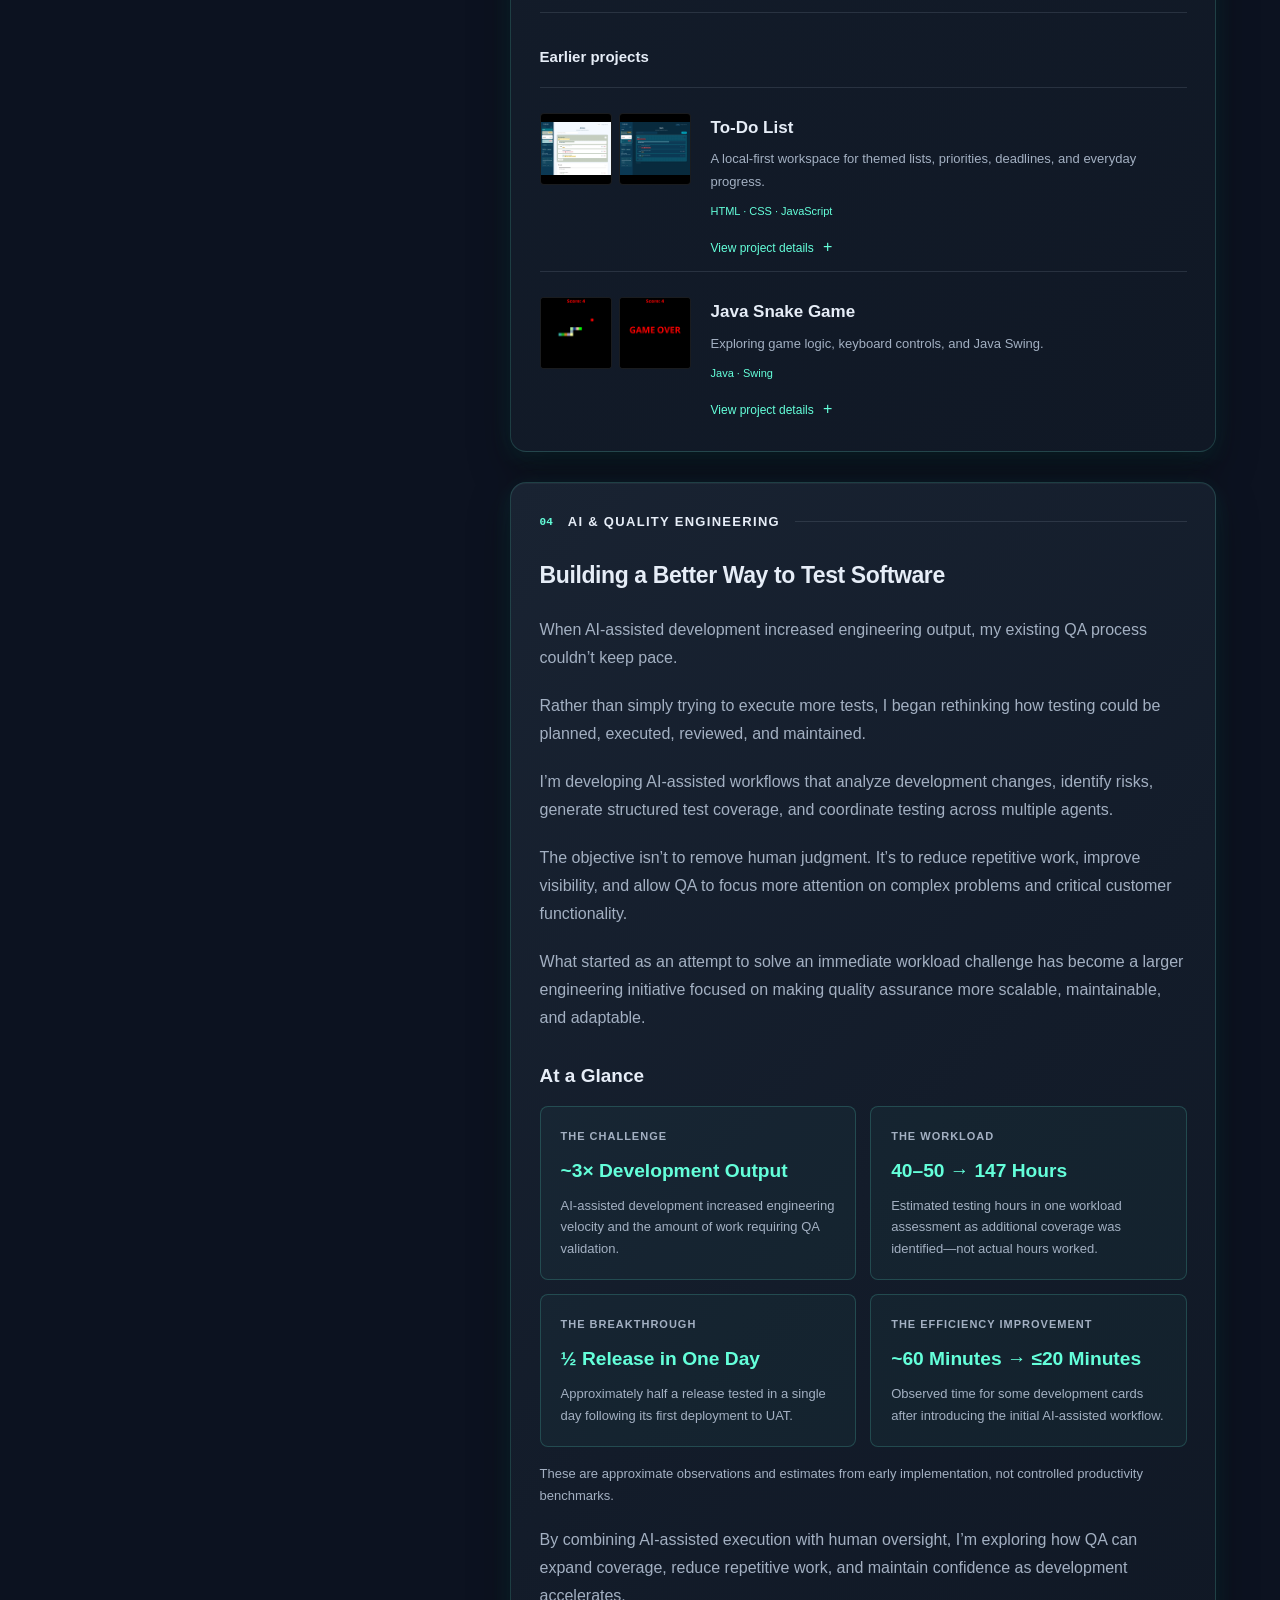
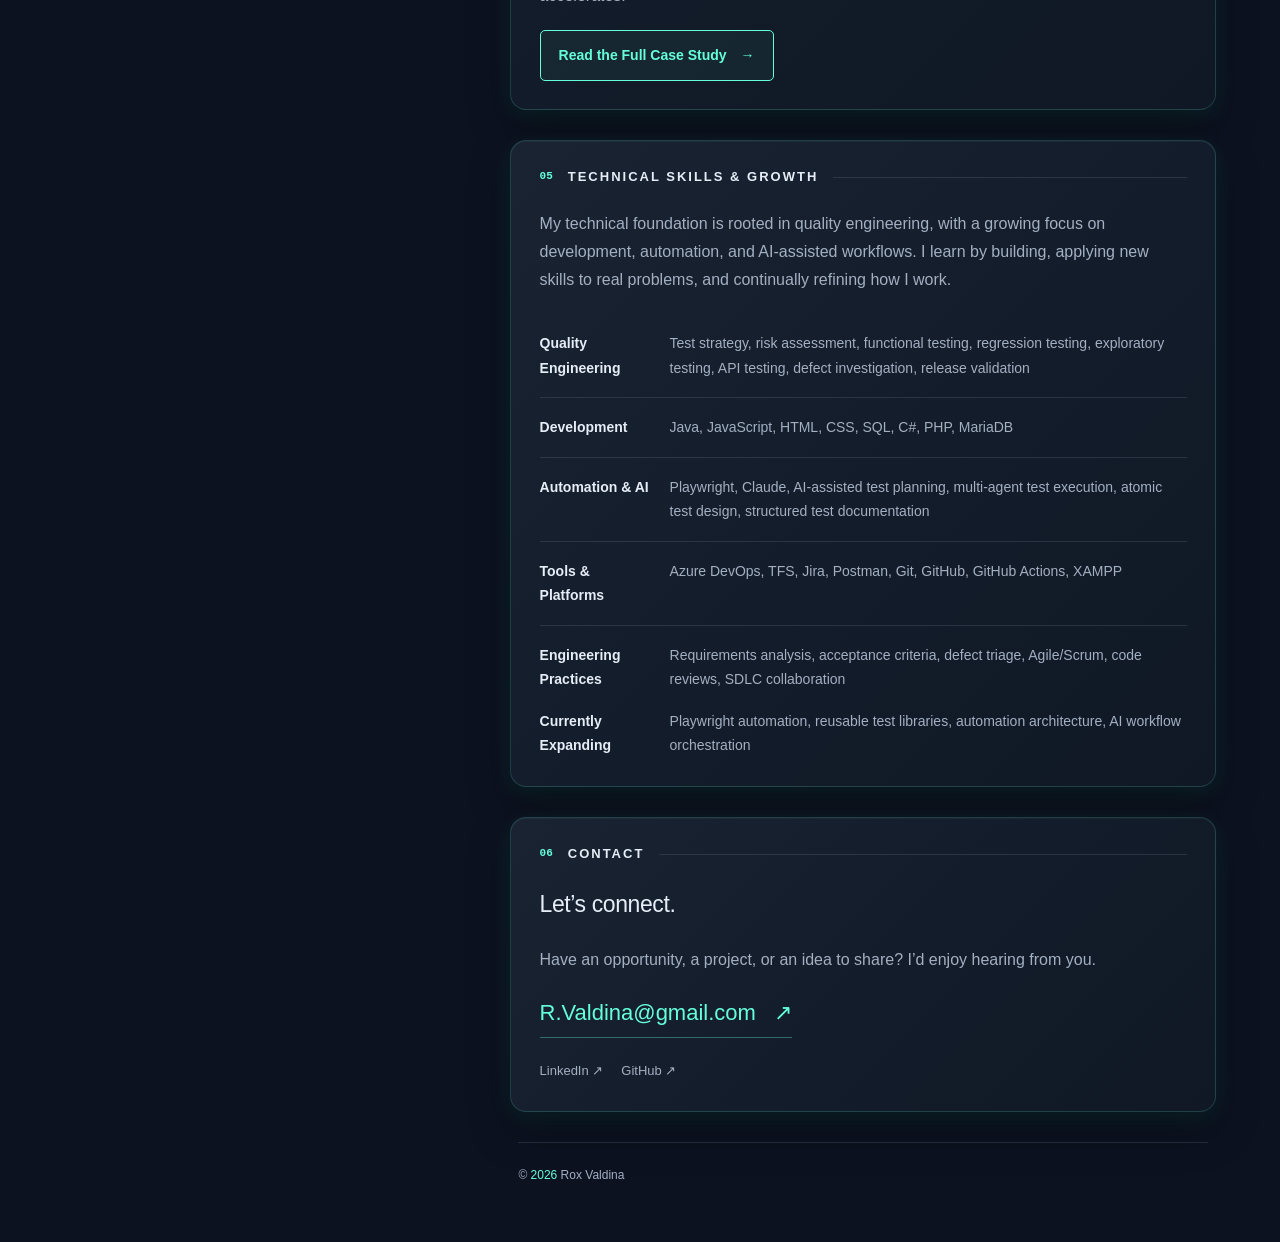
==== commit d6d293a2: "Use Rox Valdina throughout portfolio and case study" ====
--- a/index.html
+++ b/index.html
@@ -4,7 +4,7 @@
   <meta charset="UTF-8">
   <meta name="viewport" content="width=device-width, initial-scale=1">
   <meta name="theme-color" content="#0c1220">
-  <meta name="description" content="Roxana Valdina, Lead QA Engineer exploring quality engineering, hands-on development, and practical AI-assisted tools.">
+  <meta name="description" content="Rox Valdina, Lead QA Engineer exploring quality engineering, hands-on development, and practical AI-assisted tools.">
   <title>Rox Valdina | Lead QA Engineer</title>
   <link rel="stylesheet" href="main.css">
   <script src="main.js" defer></script>
@@ -15,9 +15,9 @@
   <div class="page">
     <header class="sidebar panel">
       <div class="sidebar-content">
-      <img class="portrait" src="img/936717C5-EF6C-48AA-8E15-6AE8B8EF37A0.jpeg" alt="Roxana Valdina" width="116" height="116">
+      <img class="portrait" src="img/936717C5-EF6C-48AA-8E15-6AE8B8EF37A0.jpeg" alt="Rox Valdina" width="116" height="116">
       <p class="eyebrow">Quality · Development · Curiosity</p>
-      <h1>Roxana Valdina</h1>
+      <h1>Rox Valdina</h1>
       <p class="role">Lead QA Engineer</p>
       <p class="summary">I’m naturally curious, a problem solver at heart, and someone who believes there’s always something new to learn and a better way to do things.</p>
       <nav class="navigation" aria-label="Page sections">
@@ -29,7 +29,7 @@
         <a href="#contact">Contact</a>
       </nav>
       <div class="sidebar-footer">
-        <a class="resume-link" href="Resume/Roxana%20Valdina%20Resume%20.pdf" download>Download Résumé <span aria-hidden="true">↗</span></a>
+        <a class="resume-link" href="Resume/Rox%20Valdina%20Resume.pdf" download>Download Résumé <span aria-hidden="true">↗</span></a>
         <div class="socials">
           <a href="https://github.com/R-Valdina">GitHub ↗</a>
           <a href="https://www.linkedin.com/in/roxanavaldina/">LinkedIn ↗</a>
@@ -200,7 +200,7 @@
         <a class="contact-link" href="mailto:R.Valdina@gmail.com">R.Valdina@gmail.com <span aria-hidden="true">↗</span></a>
         <div class="socials"><a href="https://www.linkedin.com/in/roxanavaldina/">LinkedIn ↗</a><a href="https://github.com/R-Valdina">GitHub ↗</a></div>
       </section>
-      <footer class="footer"><p>© <span id="year">2026</span> Roxana Valdina</p></footer>
+      <footer class="footer"><p>© <span id="year">2026</span> Rox Valdina</p></footer>
     </main>
   </div>
 </body>
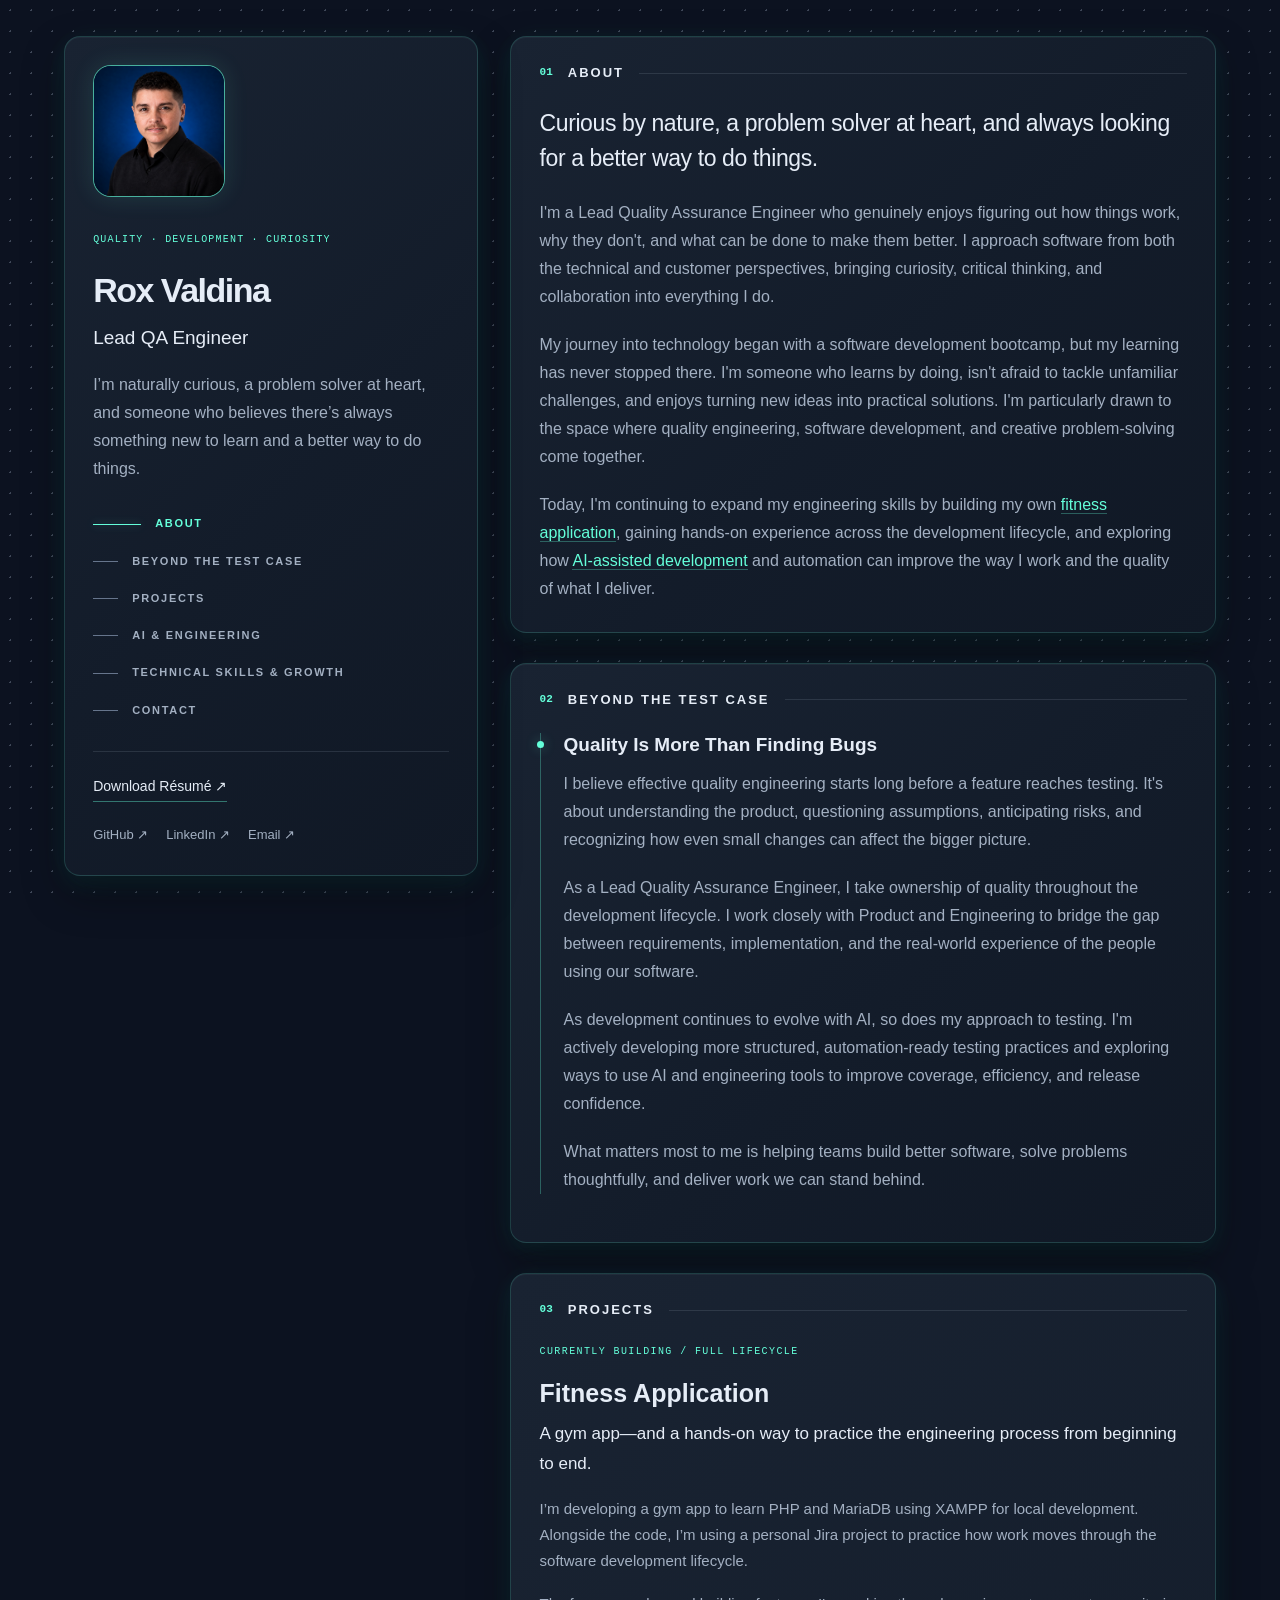
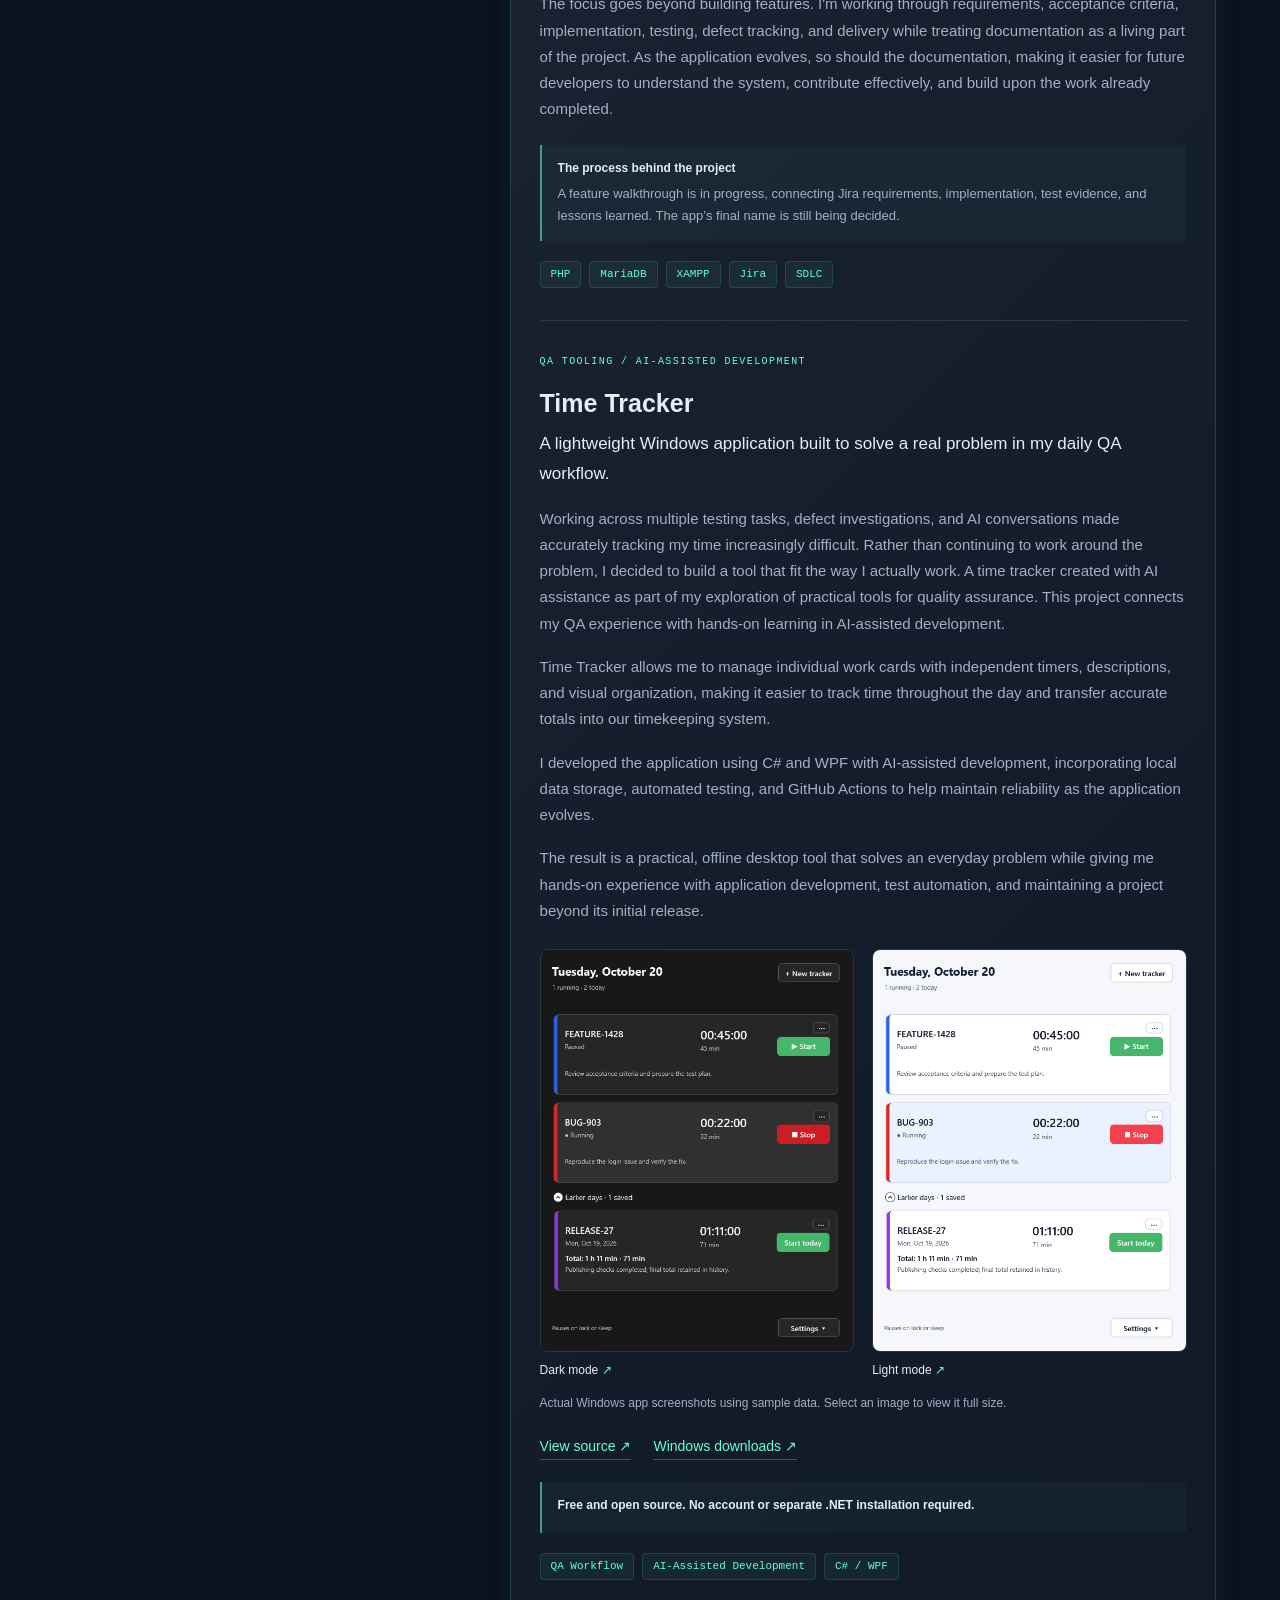
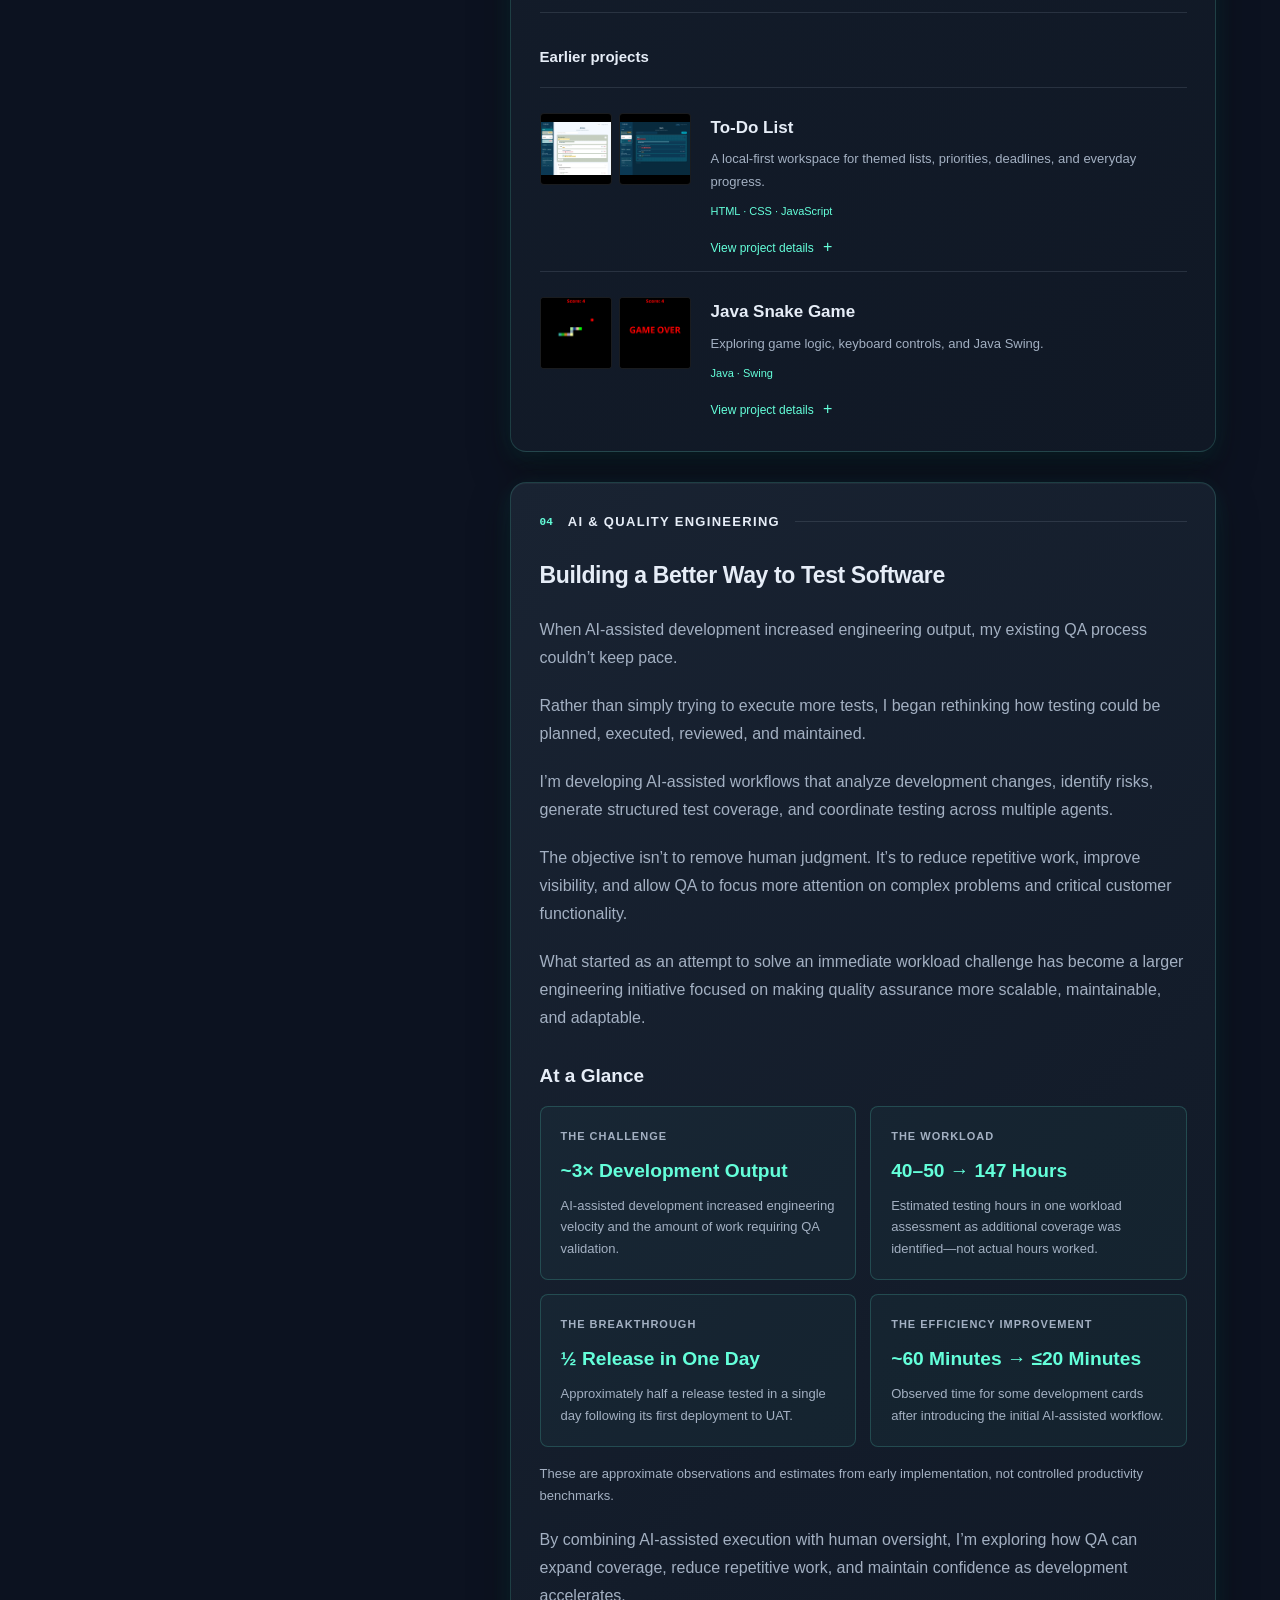
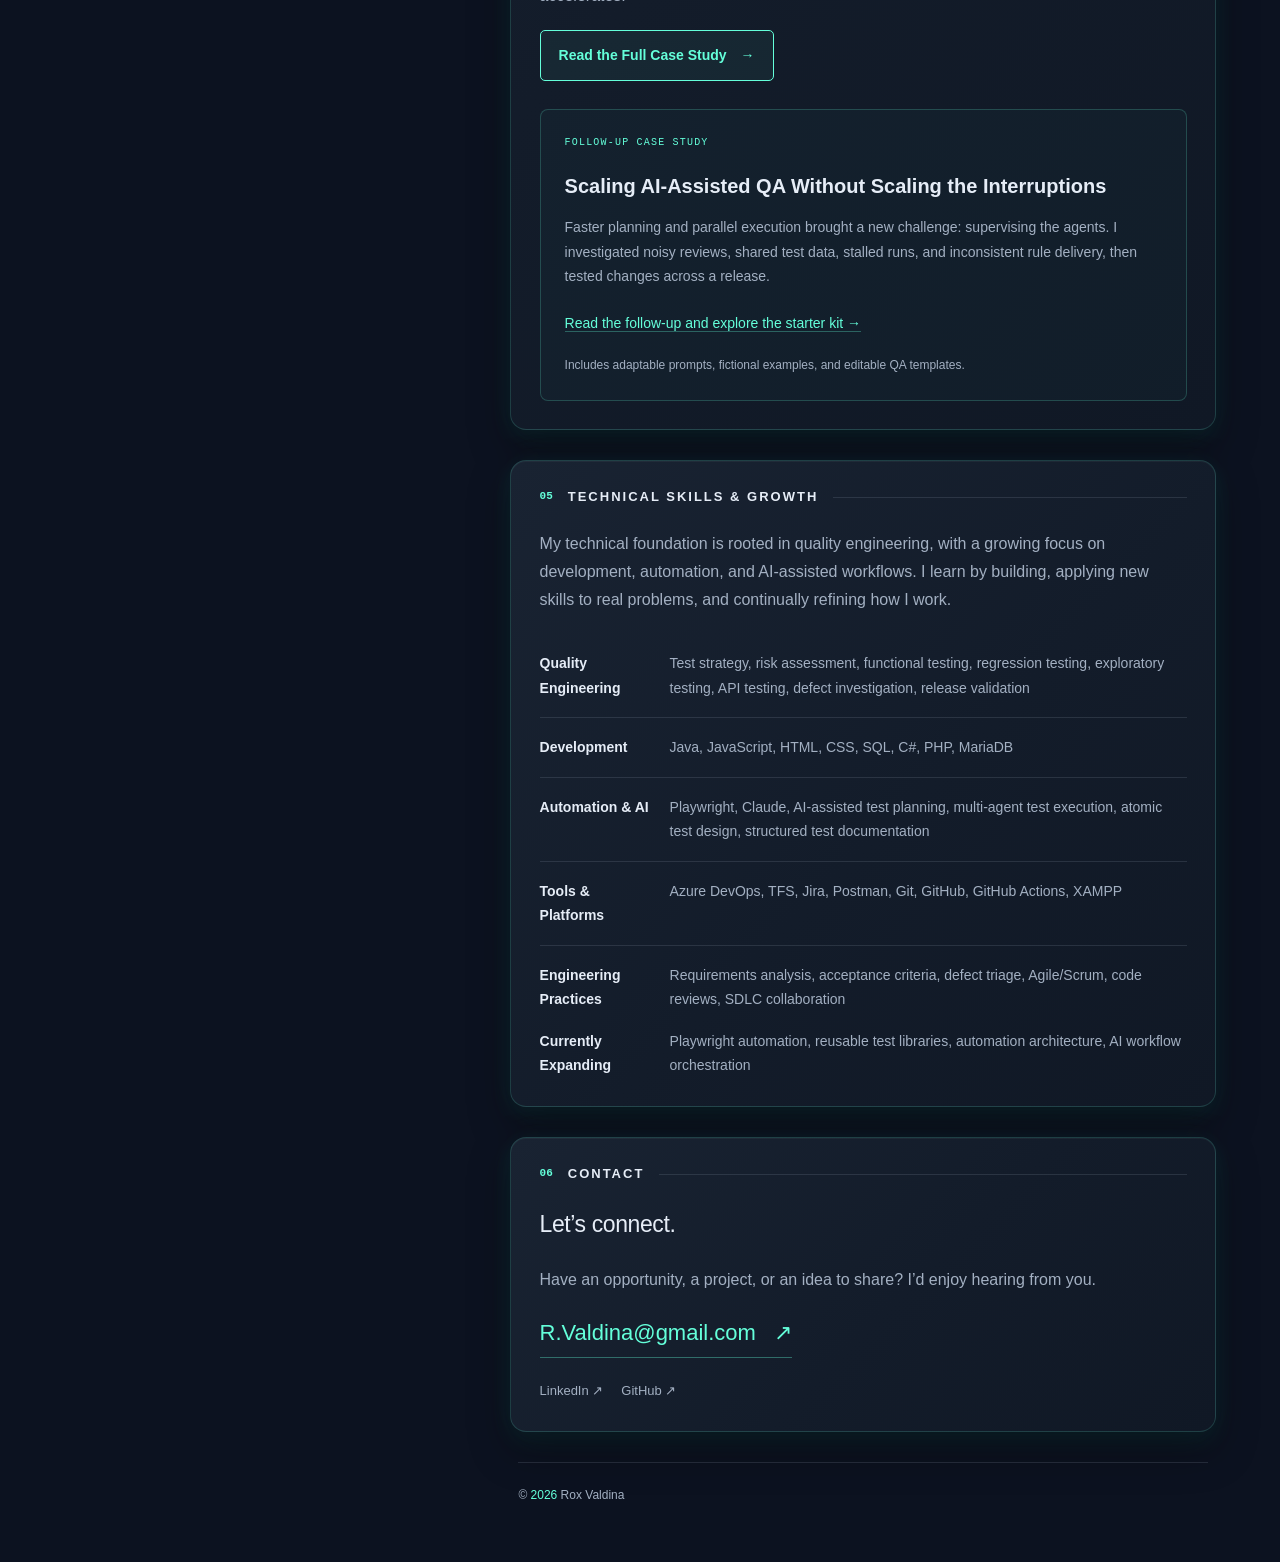
==== commit 7372485d: "Add scaling AI-assisted QA case study and practical starter kit" ====
--- a/index.html
+++ b/index.html
@@ -180,6 +180,13 @@
 <p class="metrics-context">These are approximate observations and estimates from early implementation, not controlled productivity benchmarks.</p>
         <p>By combining AI-assisted execution with human oversight, I’m exploring how QA can expand coverage, reduce repetitive work, and maintain confidence as development accelerates.</p>
         <a class="case-study-button" href="case-studies/ai-assisted-qa/">Read the Full Case Study <span aria-hidden="true">→</span></a>
+        <aside class="followup-card" aria-labelledby="followup-title">
+          <p class="eyebrow">Follow-up Case Study</p>
+          <h3 id="followup-title">Scaling AI-Assisted QA Without Scaling the Interruptions</h3>
+          <p>Faster planning and parallel execution brought a new challenge: supervising the agents. I investigated noisy reviews, shared test data, stalled runs, and inconsistent rule delivery, then tested changes across a release.</p>
+          <a class="inline-link" href="case-studies/scaling-ai-assisted-qa/">Read the follow-up and explore the starter kit →</a>
+          <p class="followup-note">Includes adaptable prompts, fictional examples, and editable QA templates.</p>
+        </aside>
       </section>
       <section class="panel" id="skills" aria-labelledby="skills-heading">
         <h2 class="section-heading" id="skills-heading"><span>05</span> Technical Skills & Growth</h2>
--- a/main.css
+++ b/main.css
@@ -266,3 +266,11 @@
 }
 
 .study-article section > p, .study-header > p:not(.eyebrow) { max-width: 72ch; }
+
+/* Links between the original account and its follow-up. */
+.followup-card { margin-top: 28px; padding: 24px; border: 1px solid rgba(100, 255, 218, .2); border-radius: 8px; background: rgba(100, 255, 218, .025); }
+.followup-card h3 { font-size: 20px; line-height: 1.5; margin-bottom: 14px; }
+.followup-card p { font-size: 14px; }
+.followup-card .eyebrow { font-size: 10px; }
+.followup-card .inline-link { font-size: 14px; }
+.followup-note, .followup-card .followup-note { font-size: 12px; margin-top: 18px; margin-bottom: 0; }
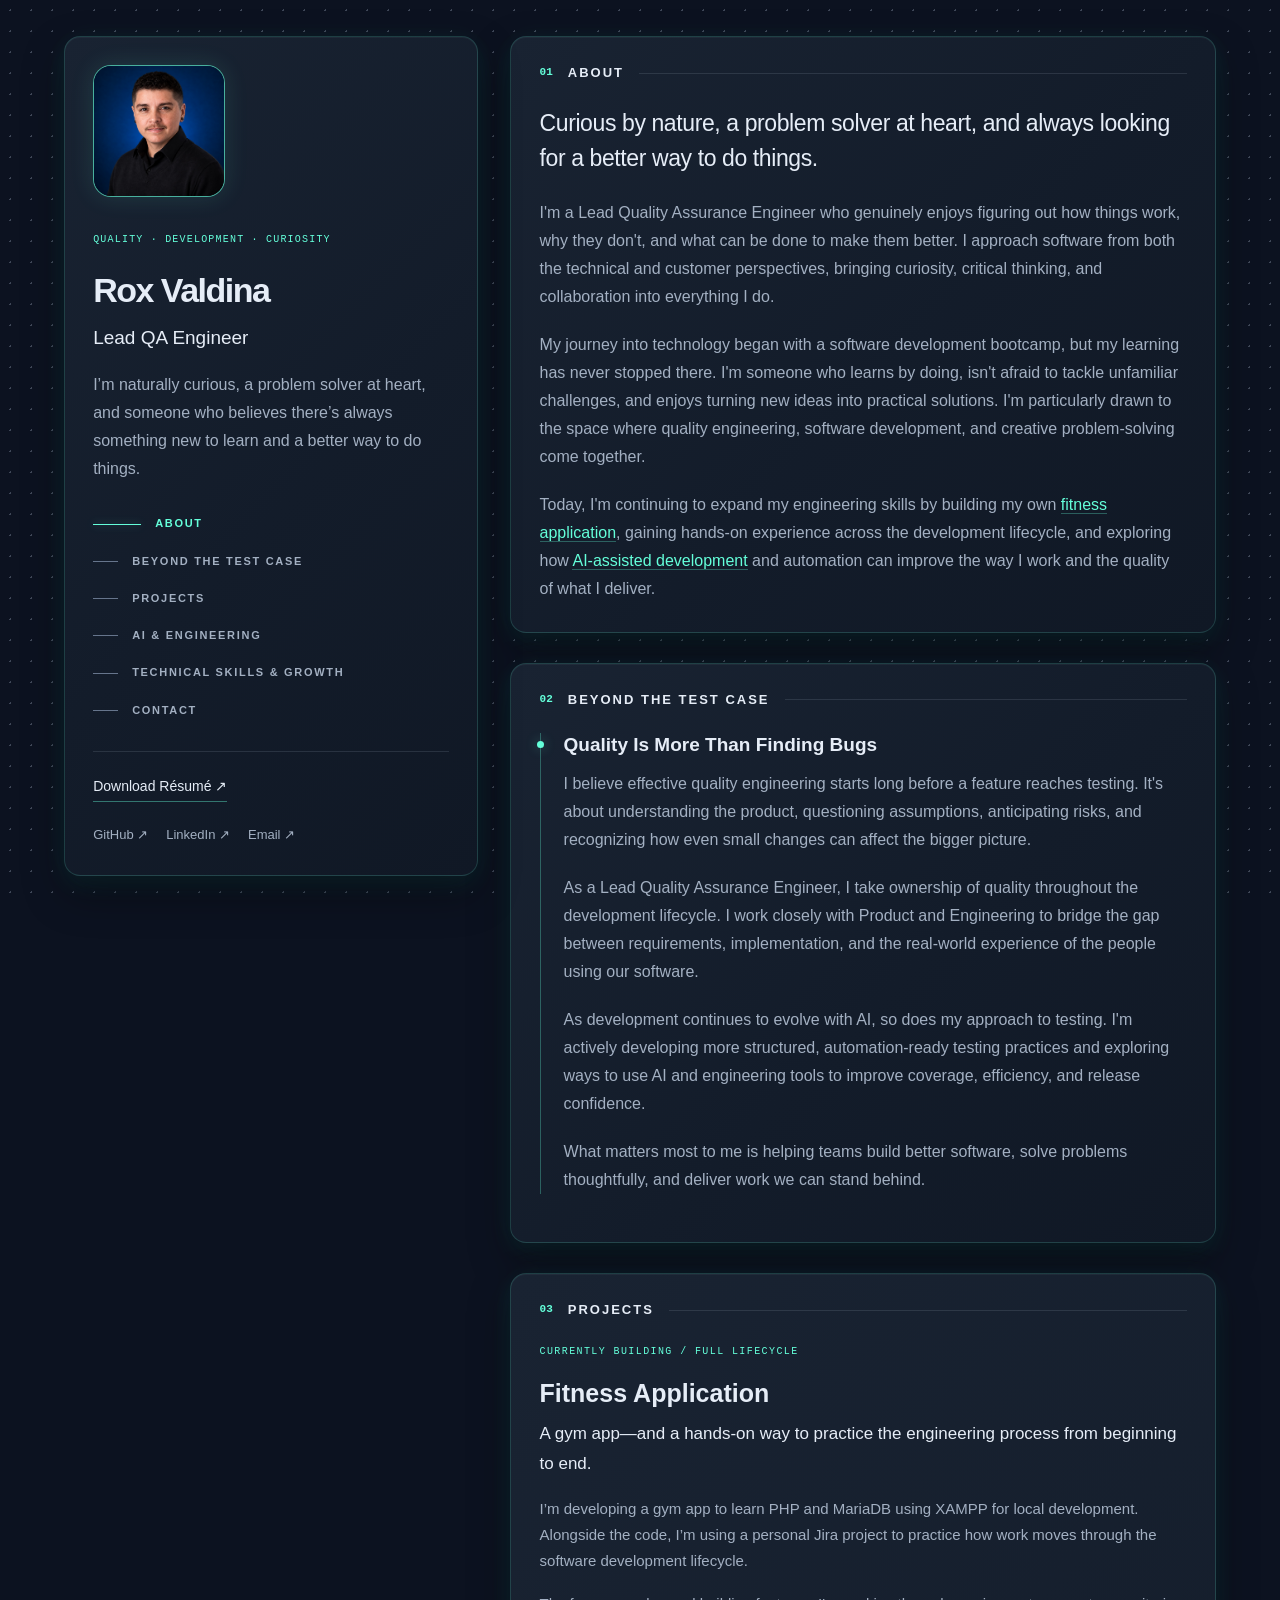
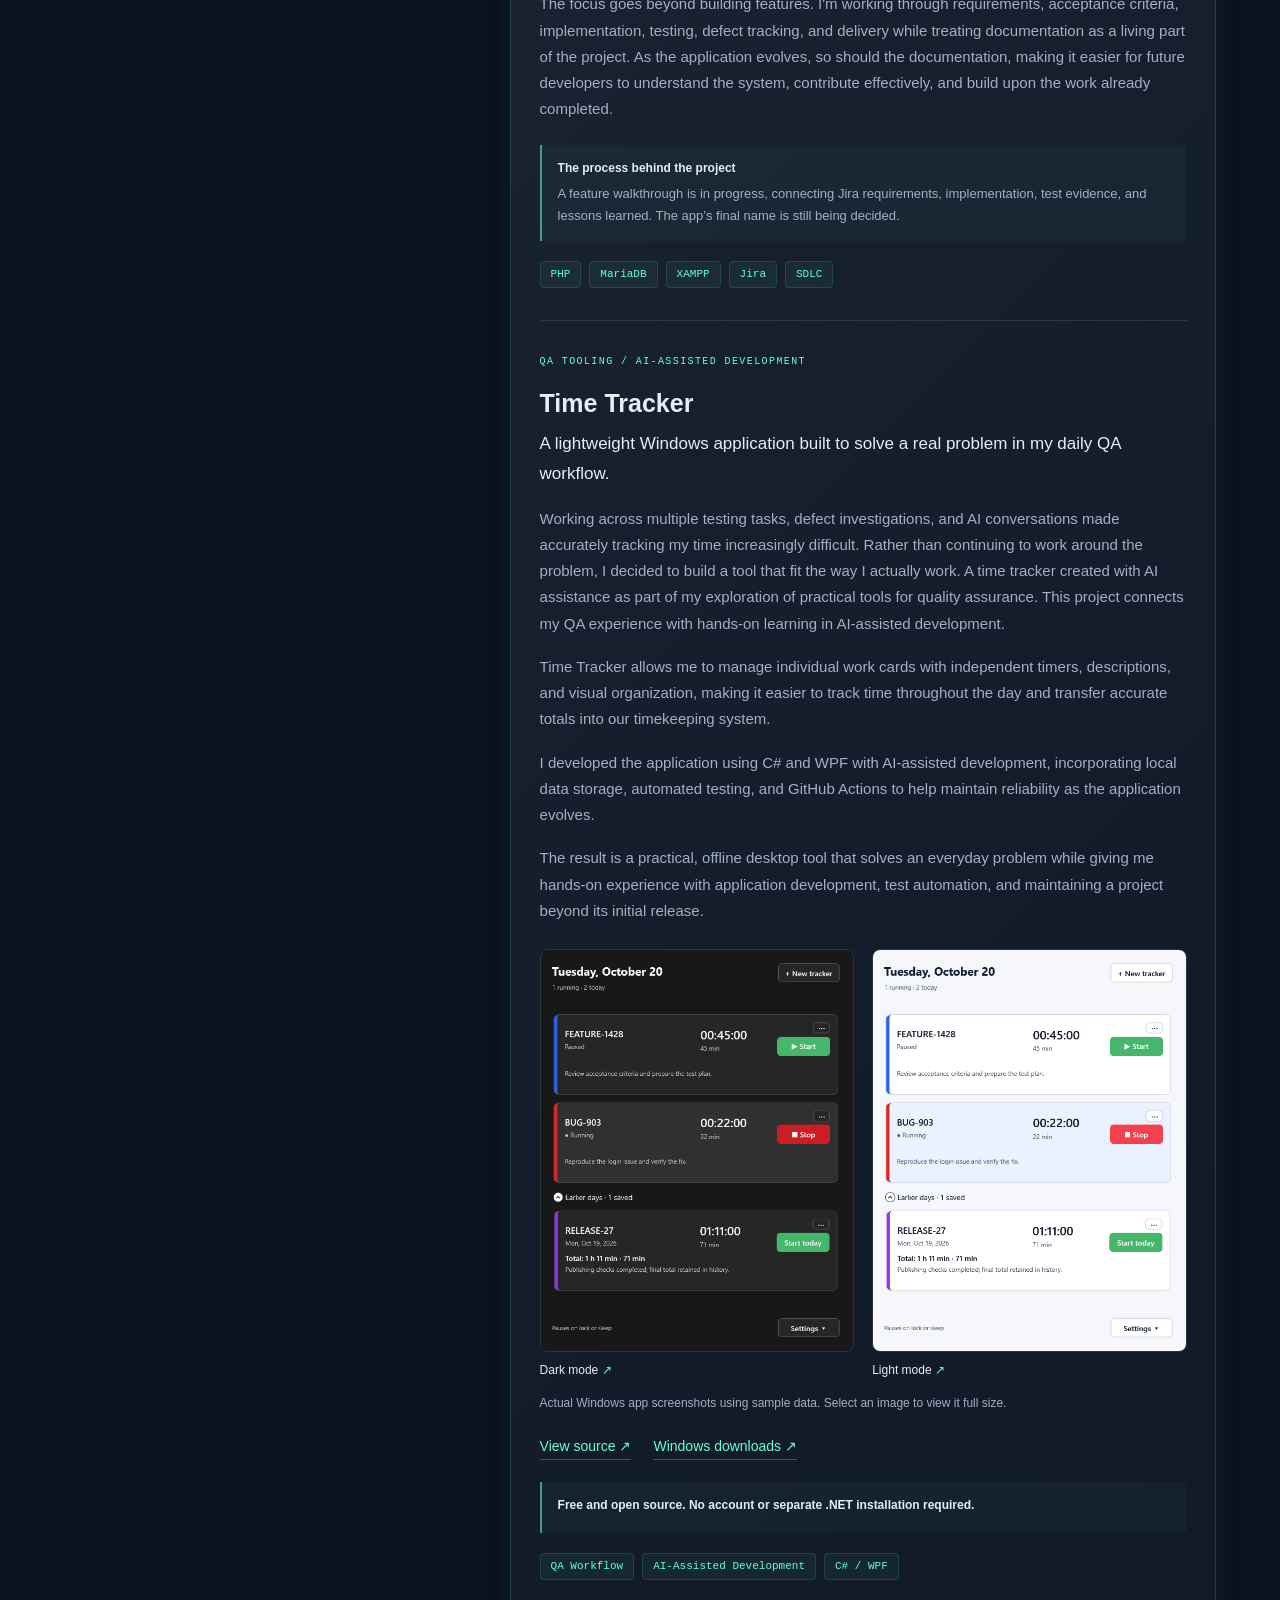
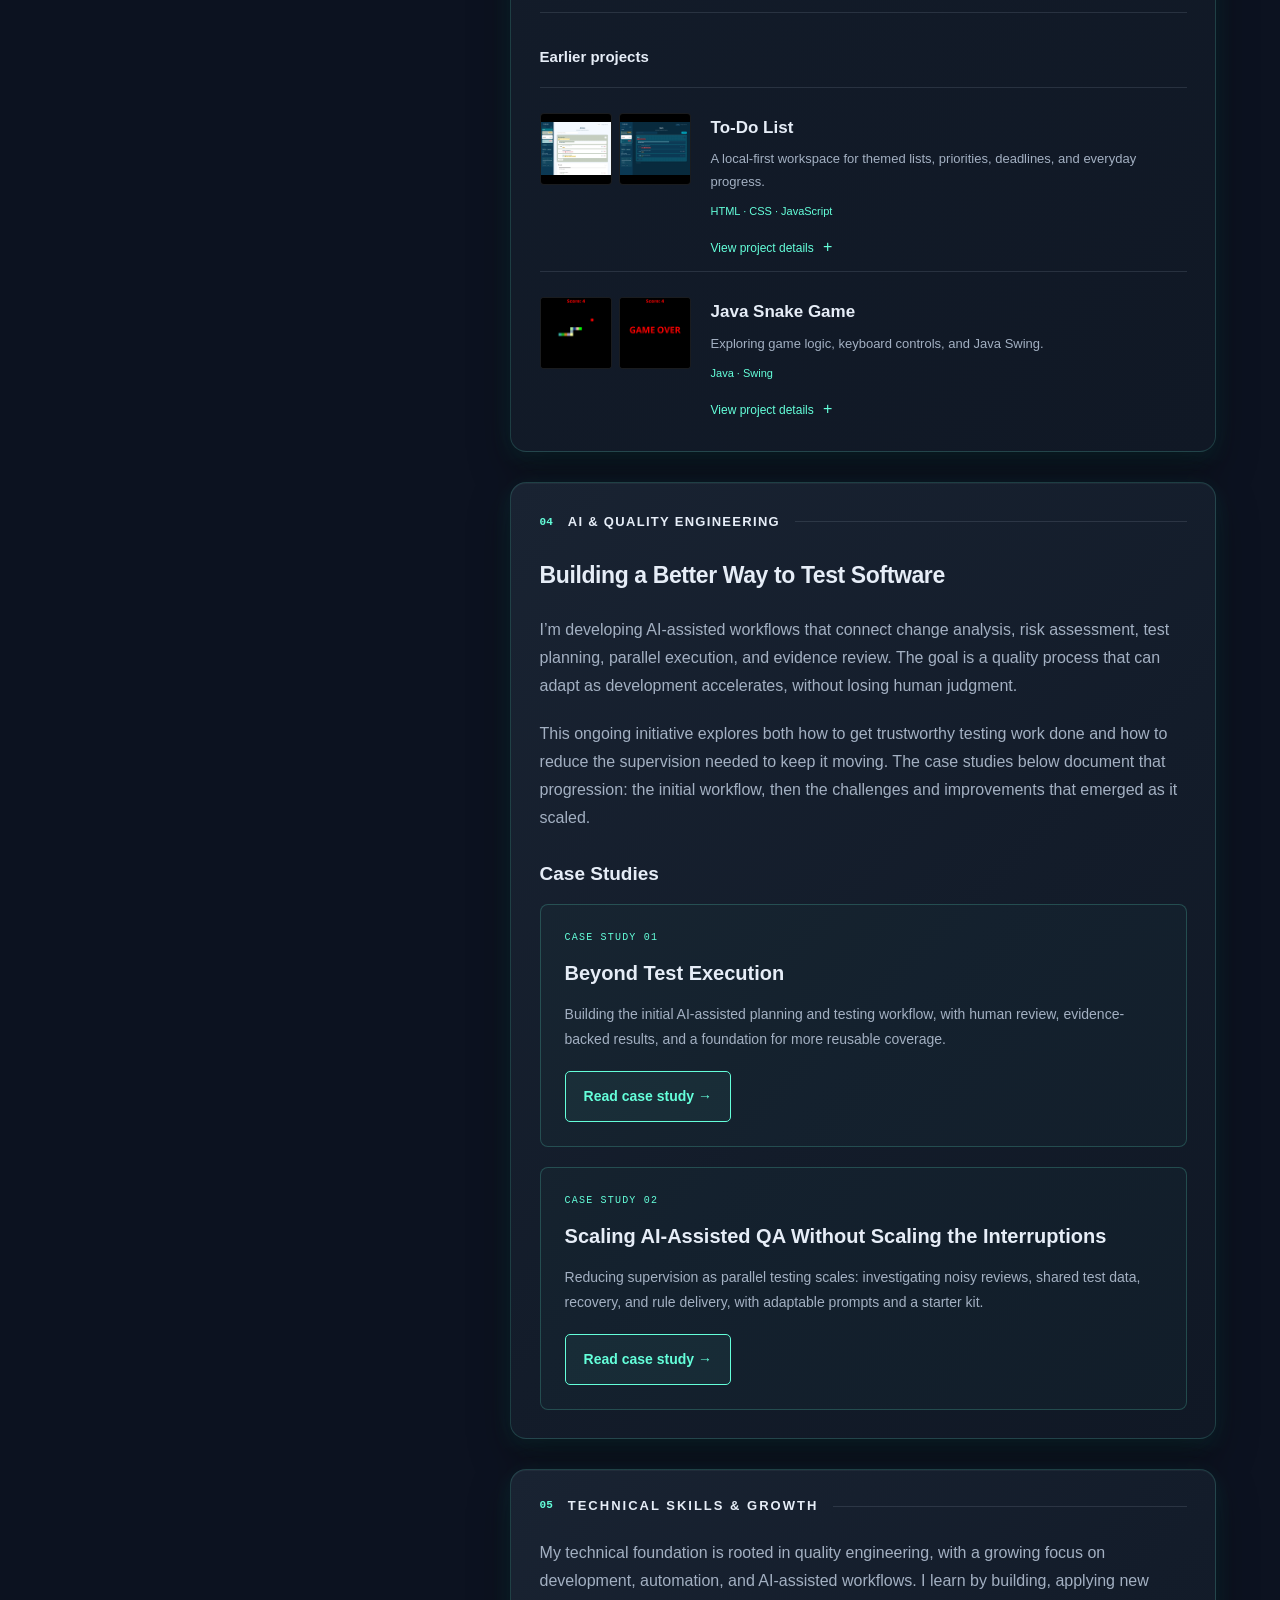
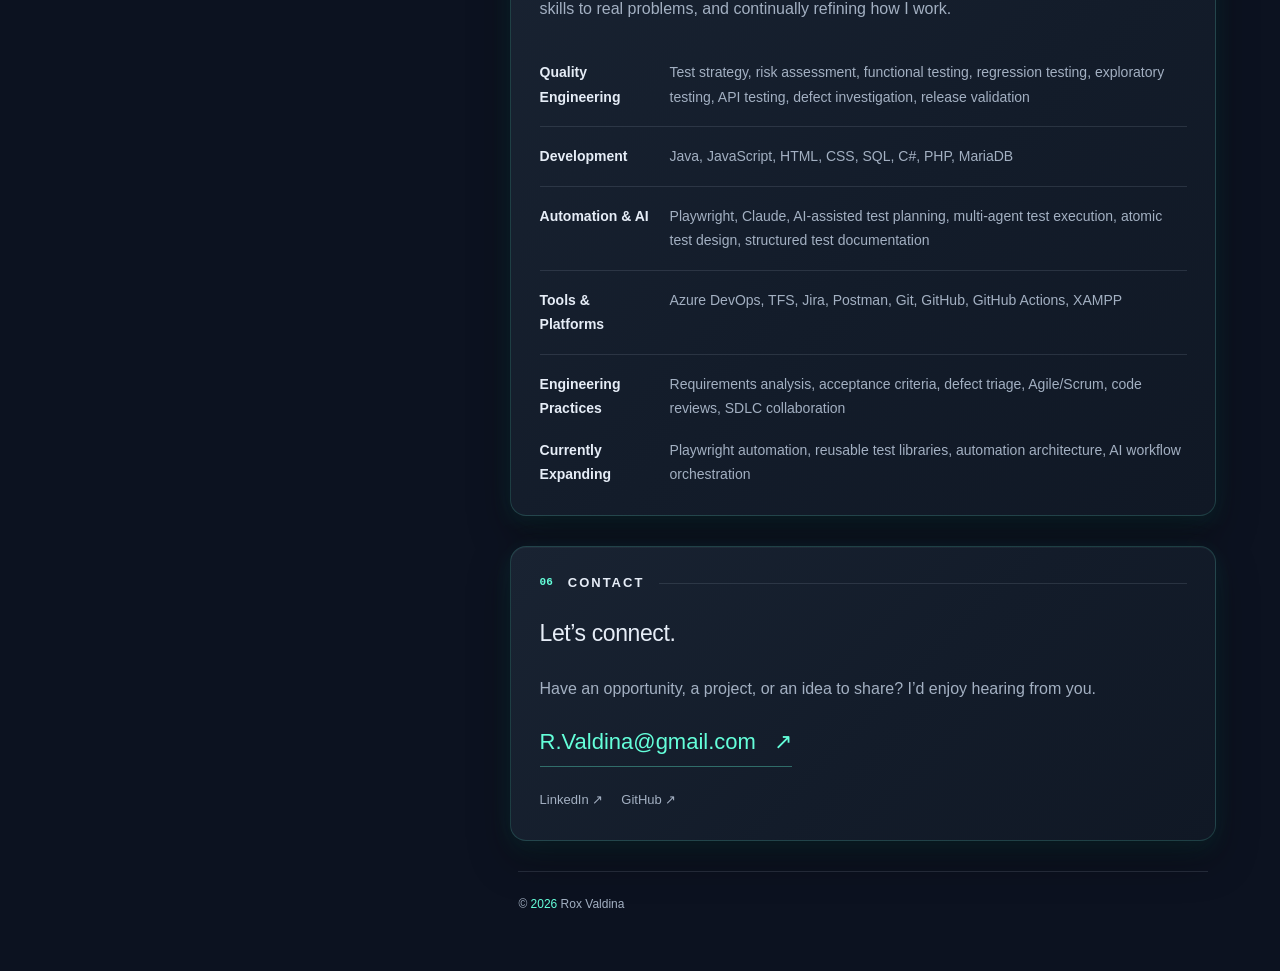
==== commit fbfe7a42: "Present QA initiative with equally weighted case studies" ====
--- a/index.html
+++ b/index.html
@@ -165,28 +165,23 @@
       <section class="panel" id="ai" aria-labelledby="ai-heading">
         <h2 class="section-heading" id="ai-heading"><span>04</span> AI &amp; Quality Engineering</h2>
         <h3 class="lead">Building a Better Way to Test Software</h3>
-        <p>When AI-assisted development increased engineering output, my existing QA process couldn’t keep pace.</p>
-        <p>Rather than simply trying to execute more tests, I began rethinking how testing could be planned, executed, reviewed, and maintained.</p>
-        <p>I’m developing AI-assisted workflows that analyze development changes, identify risks, generate structured test coverage, and coordinate testing across multiple agents.</p>
-        <p>The objective isn’t to remove human judgment. It’s to reduce repetitive work, improve visibility, and allow QA to focus more attention on complex problems and critical customer functionality.</p>
-        <p>What started as an attempt to solve an immediate workload challenge has become a larger engineering initiative focused on making quality assurance more scalable, maintainable, and adaptable.</p>
-        <h3 class="glance-heading">At a Glance</h3>
-<div class="qa-metrics">
-  <div class="qa-metric"><h4>The Challenge</h4><p class="metric-value">~3× Development Output</p><p>AI-assisted development increased engineering velocity and the amount of work requiring QA validation.</p></div>
-  <div class="qa-metric"><h4>The Workload</h4><p class="metric-value">40–50 → 147 Hours</p><p>Estimated testing hours in one workload assessment as additional coverage was identified—not actual hours worked.</p></div>
-  <div class="qa-metric"><h4>The Breakthrough</h4><p class="metric-value">½ Release in One Day</p><p>Approximately half a release tested in a single day following its first deployment to UAT.</p></div>
-  <div class="qa-metric"><h4>The Efficiency Improvement</h4><p class="metric-value">~60 Minutes → ≤20 Minutes</p><p>Observed time for some development cards after introducing the initial AI-assisted workflow.</p></div>
-</div>
-<p class="metrics-context">These are approximate observations and estimates from early implementation, not controlled productivity benchmarks.</p>
-        <p>By combining AI-assisted execution with human oversight, I’m exploring how QA can expand coverage, reduce repetitive work, and maintain confidence as development accelerates.</p>
-        <a class="case-study-button" href="case-studies/ai-assisted-qa/">Read the Full Case Study <span aria-hidden="true">→</span></a>
-        <aside class="followup-card" aria-labelledby="followup-title">
-          <p class="eyebrow">Follow-up Case Study</p>
-          <h3 id="followup-title">Scaling AI-Assisted QA Without Scaling the Interruptions</h3>
-          <p>Faster planning and parallel execution brought a new challenge: supervising the agents. I investigated noisy reviews, shared test data, stalled runs, and inconsistent rule delivery, then tested changes across a release.</p>
-          <a class="inline-link" href="case-studies/scaling-ai-assisted-qa/">Read the follow-up and explore the starter kit →</a>
-          <p class="followup-note">Includes adaptable prompts, fictional examples, and editable QA templates.</p>
-        </aside>
+        <p>I’m developing AI-assisted workflows that connect change analysis, risk assessment, test planning, parallel execution, and evidence review. The goal is a quality process that can adapt as development accelerates, without losing human judgment.</p>
+        <p>This ongoing initiative explores both how to get trustworthy testing work done and how to reduce the supervision needed to keep it moving. The case studies below document that progression: the initial workflow, then the challenges and improvements that emerged as it scaled.</p>
+        <h3 class="case-studies-heading">Case Studies</h3>
+        <div class="case-study-list">
+          <article class="case-study-card" aria-labelledby="case-study-01-title">
+            <p class="eyebrow">Case Study 01</p>
+            <h4 id="case-study-01-title">Beyond Test Execution</h4>
+            <p>Building the initial AI-assisted planning and testing workflow, with human review, evidence-backed results, and a foundation for more reusable coverage.</p>
+            <a class="case-study-button" href="case-studies/ai-assisted-qa/" aria-labelledby="case-study-01-action case-study-01-title"><span id="case-study-01-action">Read case study <span aria-hidden="true">→</span></span></a>
+          </article>
+          <article class="case-study-card" aria-labelledby="case-study-02-title">
+            <p class="eyebrow">Case Study 02</p>
+            <h4 id="case-study-02-title">Scaling AI-Assisted QA Without Scaling the Interruptions</h4>
+            <p>Reducing supervision as parallel testing scales: investigating noisy reviews, shared test data, recovery, and rule delivery, with adaptable prompts and a starter kit.</p>
+            <a class="case-study-button" href="case-studies/scaling-ai-assisted-qa/" aria-labelledby="case-study-02-action case-study-02-title"><span id="case-study-02-action">Read case study <span aria-hidden="true">→</span></span></a>
+          </article>
+        </div>
       </section>
       <section class="panel" id="skills" aria-labelledby="skills-heading">
         <h2 class="section-heading" id="skills-heading"><span>05</span> Technical Skills & Growth</h2>
--- a/main.css
+++ b/main.css
@@ -267,10 +267,12 @@
 
 .study-article section > p, .study-header > p:not(.eyebrow) { max-width: 72ch; }
 
-/* Links between the original account and its follow-up. */
-.followup-card { margin-top: 28px; padding: 24px; border: 1px solid rgba(100, 255, 218, .2); border-radius: 8px; background: rgba(100, 255, 218, .025); }
-.followup-card h3 { font-size: 20px; line-height: 1.5; margin-bottom: 14px; }
-.followup-card p { font-size: 14px; }
-.followup-card .eyebrow { font-size: 10px; }
-.followup-card .inline-link { font-size: 14px; }
-.followup-note, .followup-card .followup-note { font-size: 12px; margin-top: 18px; margin-bottom: 0; }
+/* Equal-weight case-study entries within the initiative overview. */
+.case-studies-heading { font-size: 19px; margin: 30px 0 18px; }
+.case-study-list { display: grid; gap: 20px; }
+.case-study-card { padding: 24px; border: 1px solid rgba(100, 255, 218, .2); border-radius: 8px; background: rgba(100, 255, 218, .025); }
+.case-study-card h4 { color: var(--heading); font-size: 20px; line-height: 1.5; margin: 0 0 14px; }
+.case-study-card p { font-size: 14px; }
+.case-study-card .eyebrow { font-size: 10px; margin-bottom: 12px; }
+.followup-note { font-size: 12px; margin-top: 18px; margin-bottom: 0; }
+@media (max-width: 420px) { .case-study-card { padding: 20px; } }
